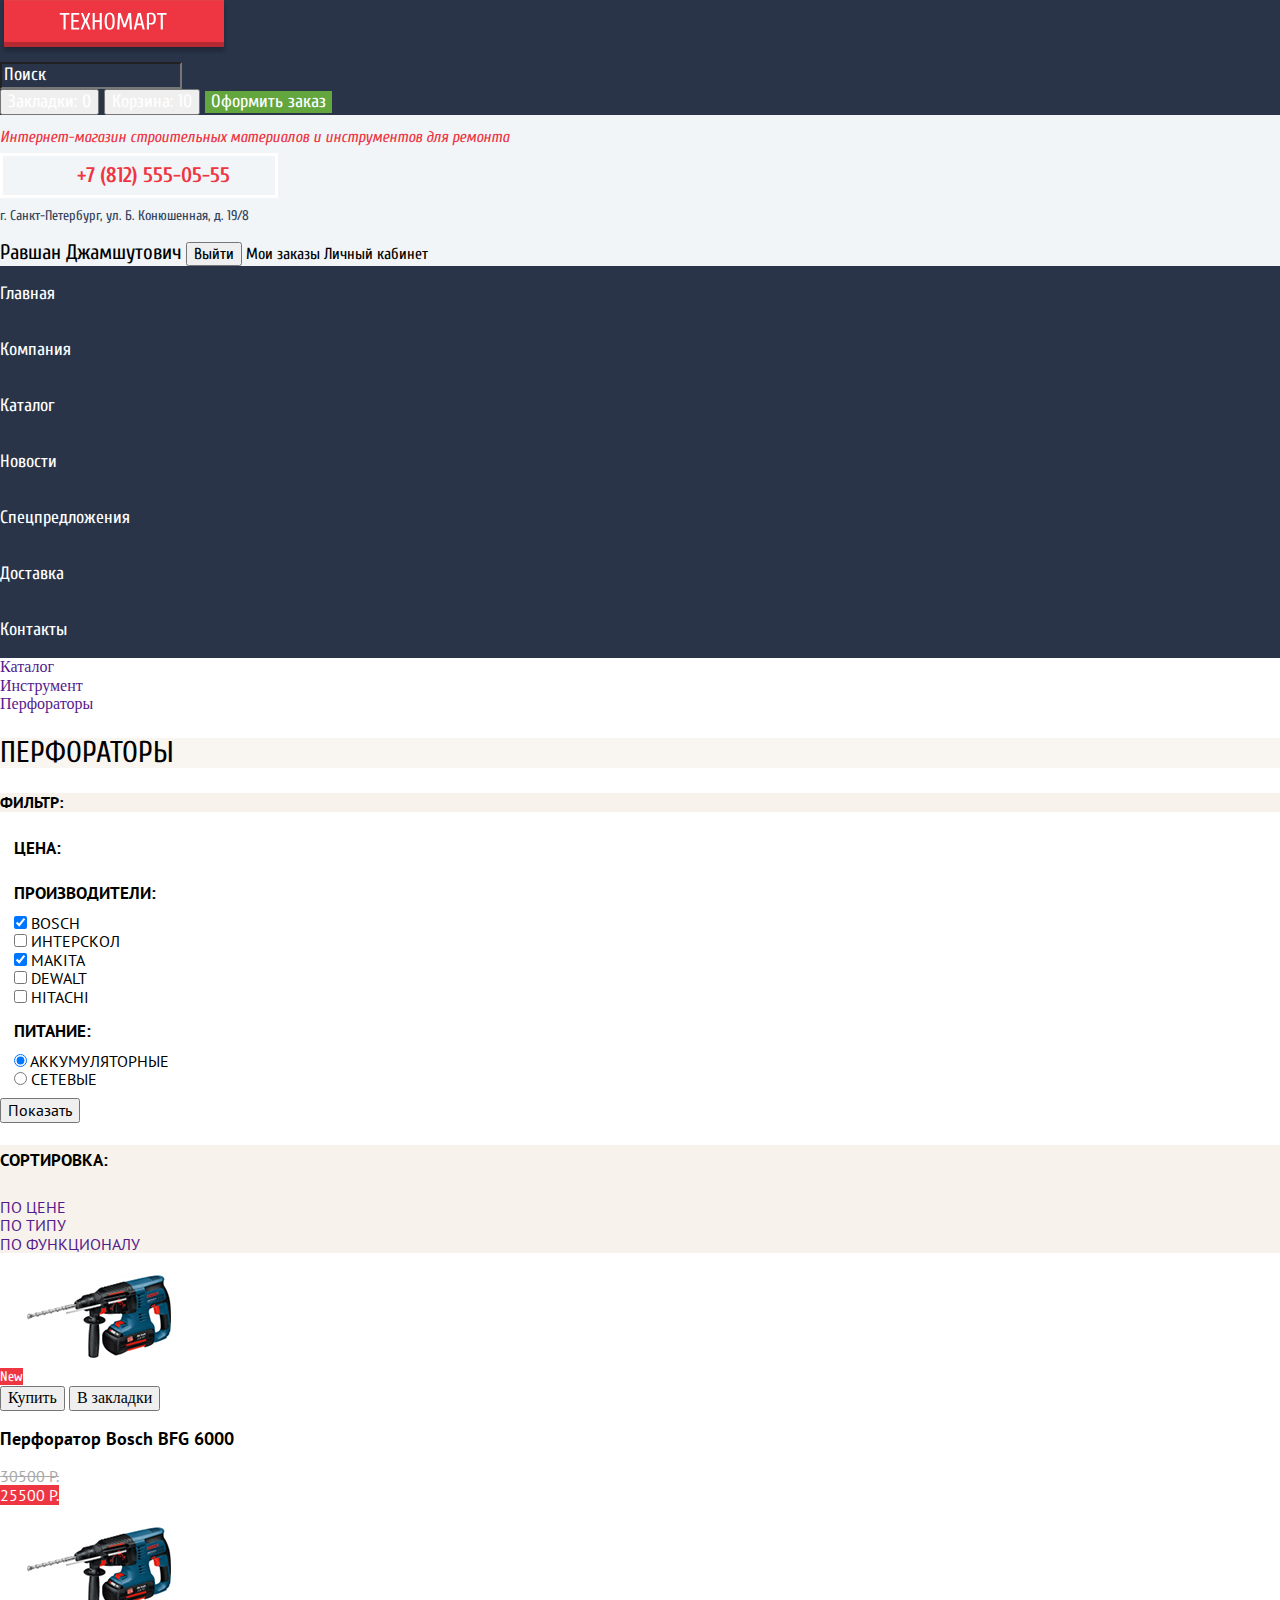
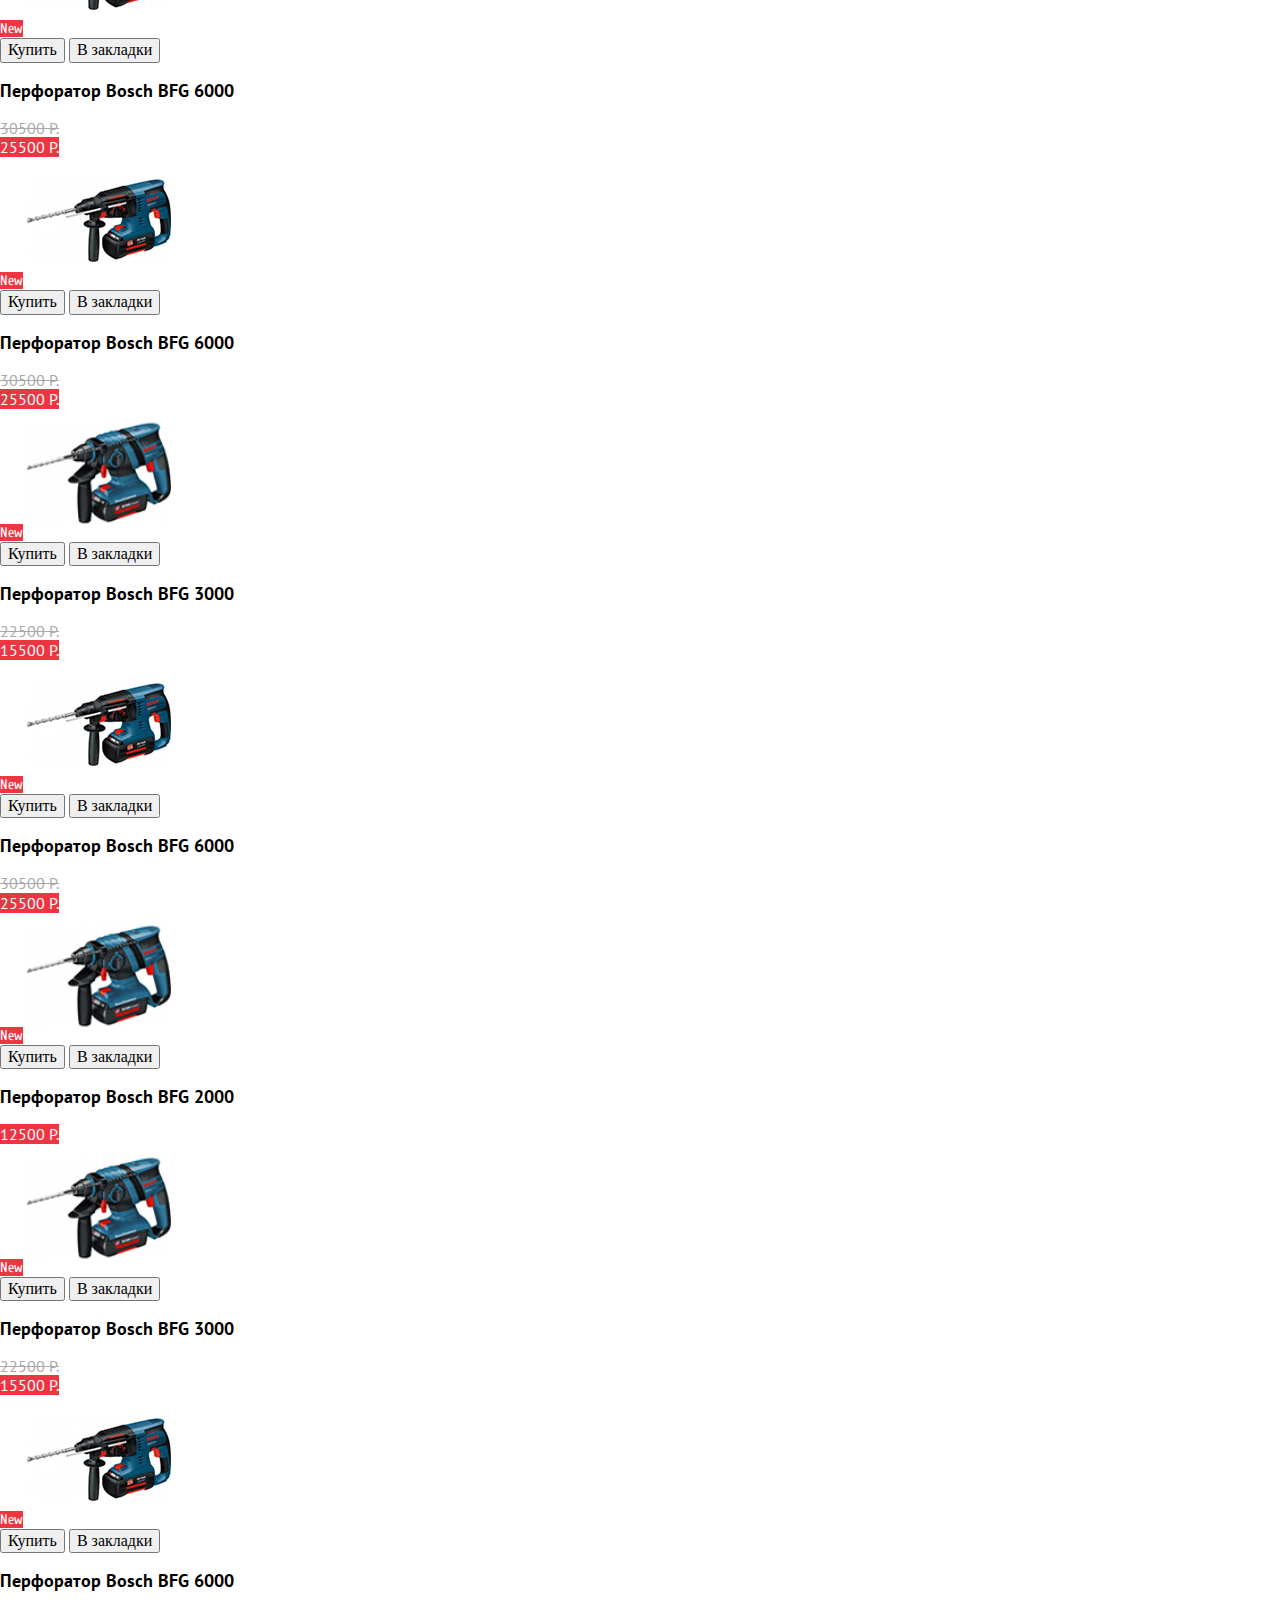
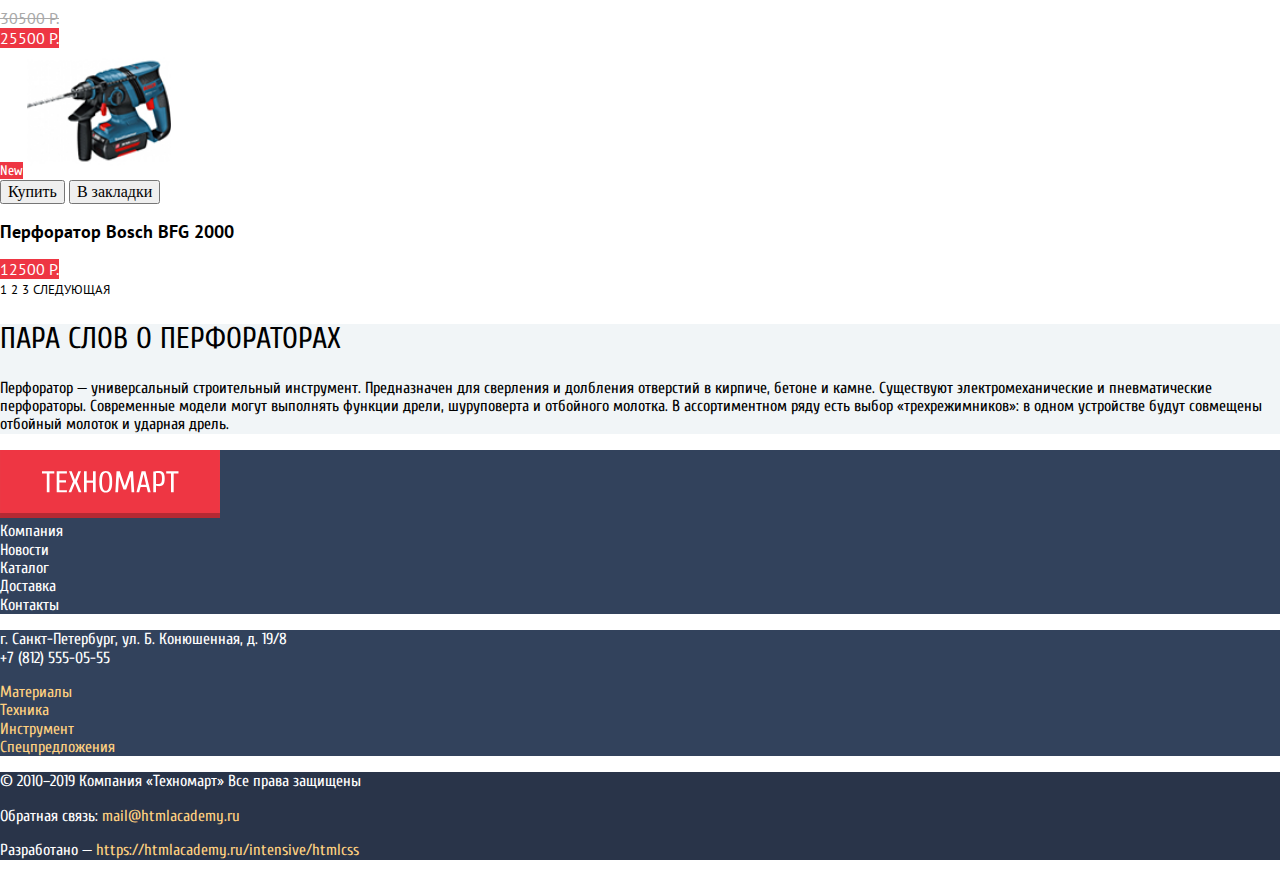
==== catalog.html @ 7fb761de "и ещё чуть-чуть исправлений" ====
<!DOCTYPE html>
<html lang="ru">
  <head>
    <meta charset="utf-8">
    <title>HTML Academy: Техномарт, каталог -> инструмент -> перфораторы</title>
    <link href="https://fonts.googleapis.com/css2?family=Cuprum:wght@400;700&family=PT+Sans:wght@400;700&display=swap" rel="stylesheet">
    <link href="css/normalize.css" rel="stylesheet">
    <link href="css/style.css" rel="stylesheet">
  </head>
  <body>
    <header class="header-main">
      <div class="header-top">
        <div class="header-top-container">
          <a href="index.html">
          <svg width="228" height="55" viewBox="0 0 228 55" fill="none" xmlns="http://www.w3.org/2000/svg" xmlns:xlink="http://www.w3.org/1999/xlink">
            <g filter="url(#filter0_d)">
            <g filter="url(#filter1_i)">
            <rect x="4" width="220" height="47" fill="url(#pattern0)"/>
            </g>
            <mask id="mask0" mask-type="alpha" maskUnits="userSpaceOnUse" x="4" y="0" width="220" height="47">
            <rect x="4" width="220" height="47" fill="url(#pattern1)"/>
            </mask>
            <g mask="url(#mask0)">
            <g filter="url(#filter2_i)">
            <rect class="logo-background" x="4" width="220" height="47" fill="#EE3643"/>
            </g>
            </g>
            </g>
            <path fill-rule="evenodd" clip-rule="evenodd" d="M162.847 14.6585V29.4498H160.734V14.6585H156.978V13.0151H166.604V14.6585H162.847ZM154.712 23.3572C154.344 23.819 153.883 24.1477 153.327 24.3433C152.771 24.539 152.11 24.6368 151.343 24.6368C150.983 24.6368 150.576 24.6133 150.122 24.5664C149.668 24.5194 149.293 24.4646 148.995 24.402V29.4498H146.882V13.2498C147.477 13.0777 148.076 12.9564 148.678 12.8859C149.281 12.8155 149.934 12.7803 150.639 12.7803C151.578 12.7803 152.376 12.8781 153.034 13.0738C153.691 13.2694 154.223 13.5942 154.63 14.0481C155.037 14.502 155.334 15.1046 155.522 15.8559C155.71 16.6072 155.804 17.5385 155.804 18.6498C155.804 19.7924 155.714 20.7472 155.534 21.5142C155.354 22.2811 155.08 22.8955 154.712 23.3572ZM153.515 16.5368C153.397 15.9733 153.214 15.5272 152.963 15.1985C152.713 14.8698 152.396 14.639 152.012 14.5059C151.629 14.3729 151.171 14.3064 150.639 14.3064H148.995V22.9933H150.639C151.171 22.9933 151.629 22.9268 152.012 22.7938C152.396 22.6607 152.713 22.4298 152.963 22.1011C153.214 21.7724 153.397 21.3264 153.515 20.7629C153.632 20.1994 153.691 19.4951 153.691 18.6498C153.691 17.8046 153.632 17.1003 153.515 16.5368ZM141.6 25.2238H136.904L135.847 29.4498H133.734L137.726 13.0151H140.778L144.769 29.4498H142.656L141.6 25.2238ZM139.299 15.3629H139.205L137.256 23.5803H141.247L139.299 15.3629ZM129.156 17.2411H129.039L125.634 27.3368H123.521L120.117 17.2411H120L119.295 29.4498H117.182L118.121 13.0151H120.704L124.531 24.2846H124.625L128.452 13.0151H131.034L131.974 29.4498H129.861L129.156 17.2411ZM113.379 27.9238C112.941 28.5655 112.412 29.0194 111.794 29.2855C111.176 29.5516 110.467 29.6846 109.669 29.6846C108.871 29.6846 108.163 29.5516 107.544 29.2855C106.926 29.0194 106.398 28.5655 105.96 27.9238C105.521 27.282 105.189 26.4172 104.962 25.3294C104.735 24.2416 104.621 22.8759 104.621 21.2324C104.621 19.589 104.735 18.2233 104.962 17.1355C105.189 16.0477 105.521 15.1829 105.96 14.5411C106.398 13.8994 106.926 13.4455 107.544 13.1794C108.163 12.9133 108.871 12.7803 109.669 12.7803C110.467 12.7803 111.176 12.9133 111.794 13.1794C112.412 13.4455 112.941 13.8994 113.379 14.5411C113.817 15.1829 114.15 16.0477 114.377 17.1355C114.604 18.2233 114.717 19.589 114.717 21.2324C114.717 22.8759 114.604 24.2416 114.377 25.3294C114.15 26.4172 113.817 27.282 113.379 27.9238ZM112.357 17.7577C112.193 16.8498 111.978 16.1298 111.712 15.5977C111.446 15.0655 111.133 14.6977 110.773 14.4942C110.413 14.2907 110.045 14.189 109.669 14.189C109.294 14.189 108.926 14.2907 108.566 14.4942C108.206 14.6977 107.893 15.0655 107.627 15.5977C107.361 16.1298 107.145 16.8498 106.981 17.7577C106.817 18.6655 106.734 19.8238 106.734 21.2324C106.734 22.6411 106.817 23.7994 106.981 24.7072C107.145 25.6151 107.361 26.3351 107.627 26.8672C107.893 27.3994 108.206 27.7672 108.566 27.9707C108.926 28.1742 109.294 28.2759 109.669 28.2759C110.045 28.2759 110.413 28.1742 110.773 27.9707C111.133 27.7672 111.446 27.3994 111.712 26.8672C111.978 26.3351 112.193 25.6151 112.357 24.7072C112.522 23.7994 112.604 22.6411 112.604 21.2324C112.604 19.8238 112.522 18.6655 112.357 17.7577ZM99.691 21.9368H94.7605V29.4498H92.6475V13.0151H94.7605V20.2933H99.691V13.0151H101.804V29.4498H99.691V21.9368ZM88.5396 29.4498L85.6048 22.4064L82.67 29.4498H80.557L84.0787 20.9977L80.9091 13.0151H83.0222L85.6048 19.589L88.1874 13.0151H90.3004L87.1309 20.9977L90.6526 29.4498H88.5396ZM71.283 13.0151H79.2657V14.6585H73.3961V20.0585H78.5613V21.702H73.3961V27.8064H79.2657V29.4498H71.283V13.0151ZM65.6483 29.4498H63.5352V14.6585H59.7787V13.0151H69.4048V14.6585H65.6483V29.4498Z" fill="white"/>
            <defs>
            <filter id="filter0_d" x="0" y="0" width="228" height="55" filterUnits="userSpaceOnUse" color-interpolation-filters="sRGB">
            <feFlood flood-opacity="0" result="BackgroundImageFix"/>
            <feColorMatrix in="SourceAlpha" type="matrix" values="0 0 0 0 0 0 0 0 0 0 0 0 0 0 0 0 0 0 127 0"/>
            <feOffset dy="4"/>
            <feGaussianBlur stdDeviation="2"/>
            <feColorMatrix type="matrix" values="0 0 0 0 0 0 0 0 0 0 0 0 0 0 0 0 0 0 0.25 0"/>
            <feBlend mode="normal" in2="BackgroundImageFix" result="effect1_dropShadow"/>
            <feBlend mode="normal" in="SourceGraphic" in2="effect1_dropShadow" result="shape"/>
            </filter>
            <filter id="filter1_i" x="4" y="0" width="220" height="47" filterUnits="userSpaceOnUse" color-interpolation-filters="sRGB">
            <feFlood flood-opacity="0" result="BackgroundImageFix"/>
            <feBlend mode="normal" in="SourceGraphic" in2="BackgroundImageFix" result="shape"/>
            <feColorMatrix in="SourceAlpha" type="matrix" values="0 0 0 0 0 0 0 0 0 0 0 0 0 0 0 0 0 0 127 0" result="hardAlpha"/>
            <feOffset dy="-5"/>
            <feComposite in2="hardAlpha" operator="arithmetic" k2="-1" k3="1"/>
            <feColorMatrix type="matrix" values="0 0 0 0 0 0 0 0 0 0 0 0 0 0 0 0 0 0 0.24 0"/>
            <feBlend mode="normal" in2="shape" result="effect1_innerShadow"/>
            </filter>
            <pattern id="pattern0" patternContentUnits="objectBoundingBox" width="1" height="1">
            <use xlink:href="#image0" transform="scale(0.00454545 0.0212766)"/>
            </pattern>
            <pattern id="pattern1" patternContentUnits="objectBoundingBox" width="1" height="1">
            <use xlink:href="#image0" transform="scale(0.00454545 0.0212766)"/>
            </pattern>
            <filter id="filter2_i" x="4" y="0" width="220" height="47" filterUnits="userSpaceOnUse" color-interpolation-filters="sRGB">
            <feFlood flood-opacity="0" result="BackgroundImageFix"/>
            <feBlend mode="normal" in="SourceGraphic" in2="BackgroundImageFix" result="shape"/>
            <feColorMatrix in="SourceAlpha" type="matrix" values="0 0 0 0 0 0 0 0 0 0 0 0 0 0 0 0 0 0 127 0" result="hardAlpha"/>
            <feOffset dy="-5"/>
            <feComposite in2="hardAlpha" operator="arithmetic" k2="-1" k3="1"/>
            <feColorMatrix type="matrix" values="0 0 0 0 0 0 0 0 0 0 0 0 0 0 0 0 0 0 0.24 0"/>
            <feBlend mode="normal" in2="shape" result="effect1_innerShadow"/>
            </filter>
            <image id="image0" width="220" height="47" xlink:href="[data-uri]"/>
            </defs>
          </svg>
          </a>
          <form class="search" action="https://echo.htmlacademy.ru" method="get">
            <input type="text" placeholder="Поиск">
            <button type="submit" class="visually-hidden">Поиск</button>
          </form>
          <button class="bookmarks" type="button">Закладки: 0</button>
          <button class="cart" type="button">Корзина: 10</button>
          <button class="checkout" type="button">Оформить заказ</button>
        </div>
      </div>
      <div class="header-bottom">
        <div class="header-about">
          <h1>Интернет-магазин строительных материалов и инструментов для ремонта</h1>
        </div>
        <address class="header-address">
          <a href="tel:+7 (812) 555-05-55">+7 (812) 555-05-55</a>
          <p>г. Санкт-Петербург, ул. Б. Конюшенная, д. 19/8</p>
        </address>
        <div class="header-usernav">
          <a class="usernav-button" href="">Равшан Джамшутович</a>
          <button type="button">Выйти</button>
          <a href="">Мои заказы</a>
          <a href="">Личный кабинет</a>
        </div>
        <nav class="main-navigation"> <!-- основная навигация — нижняя часть чердака-->
          <ul>
            <li><a href="index.html">Главная</a></li>
            <li><a href="">Компания</a></li>
            <li><a href="">Каталог</a></li>
            <li><a href="">Новости</a></li>
            <li><a href="">Спецпредложения</a></li>
            <li><a href="">Доставка</a></li>
            <li><a href="">Контакты</a></li>
          </ul>
        </nav>
      </div>
    </header>
    <main>
      <ul class="breadcrumbs"> <!--Хлебные крошки-->
        <li>
          <a href="index.html" aria-label="Главная"></a>
        </li>
        <li>
          <a href="">Каталог</a>
        </li>
        <li>
          <a href="">Инструмент</a>
        </li>
        <li>
          <a href="">Перфораторы</a>
        </li>
      </ul>
      <div class="popular-header">
        <h2>Перфораторы</h2>
      </div>
      <div class="filters"> <!--Фильтры-->
        <h4>Фильтр:</h4>
        <form class="filter-form" action="https://echo.htmlacademy.ru" method="get">
          <fieldset>
            <legend>Цена:</legend> <!--когда-нибудь наклепаю на джаваскрипте двойной слайдер для фильтрации по цене-->
          </fieldset>
          <fieldset>
            <legend>Производители:</legend>
            <ul>
              <li>
                <input type="checkbox" name="bosch" id="filter-bosch" checked>
                <label for="filter-bosch">Bosch</label>
              </li>
              <li>
                <input type="checkbox" name="interskol" id="filter-interskol">
                <label for="filter-interskol">Интерскол</label>
              </li>
              <li>
                <input type="checkbox" name="makita" id="filter-makita" checked>
                <label for="filter-makita">Makita</label>
              </li>
              <li>
                <input type="checkbox" name="dewalt" id="filter-dewalt">
                <label for="filter-dewalt">DeWALT</label>
              </li>
              <li>
                <input type="checkbox" name="hitachi" id="filter-hitachi">
                <label for="filter-hitachi">Hitachi</label>
              </li>
            </ul>
          </fieldset>
          <fieldset>
            <legend>Питание:</legend>
            <ul>
              <li>
                <input type="radio" name="power-source" id="battery" value="Аккумуляторные" checked>
                <label for="battery">Аккумуляторные</label>
              </li>
              <li>
                <input type="radio" name="power-source" id="network" value="Сетевые">
                <label for="network">Сетевые</label>
              </li>
            </ul>
          </fieldset>
          <button type="submit">Показать</button>
        </form>
      </div>
      <div class="sort"> <!--Сортировка-->
        <h4>Сортировка:</h4>
        <ul>
          <li><a href="">По цене</a></li>
          <li><a href="">По типу</a></li>
          <li><a href="">По функционалу</a></li>
          <li><a href="" aria-label="По возрастанию"></a></li>
          <li><a href="" aria-label="По убыванию"></a></li>
        </ul>
      </div>
      <ul class="item-cards"> <!--Карточки товаров-->
        <li>
          <article class="item-card">
            <span class="card-new">New</span>
            <img class="card-img" src="img/content_bosch-bfg-6000-thumbnail.jpg" width="144" height="128" alt="Bosch BFG 6000">
            <div class="card-buttons">
              <button class="card-buy" type="button">Купить</button>
              <button class="card-bookmark" type="button">В закладки</button>
            </div>
            <h3 class="card-name">Перфоратор Bosch BFG 6000</h3>
            <span class="card-original-price">30500 Р.</span><br>
            <span class="card-price">25500 Р.</span>
          </article>
        </li>
        <li>
          <article class="item-card">
            <span class="card-new">New</span>
            <img class="card-img" src="img/content_bosch-bfg-6000-thumbnail.jpg" width="144" height="128" alt="Bosch BFG 6000">
            <div class="card-buttons">
              <button class="card-buy" type="button">Купить</button>
              <button class="card-bookmark" type="button">В закладки</button>
            </div>
            <h3 class="card-name">Перфоратор Bosch BFG 6000</h3>
            <span class="card-original-price">30500 Р.</span><br>
            <span class="card-price">25500 Р.</span>
          </article>
        </li>
        <li>
          <article class="item-card">
            <span class="card-new">New</span>
            <img class="card-img" src="img/content_bosch-bfg-6000-thumbnail.jpg" width="144" height="128" alt="Bosch BFG 6000" class="visually-hidden">
            <div class="card-buttons">
              <button class="card-buy" type="button">Купить</button>
              <button class="card-bookmark" type="button">В закладки</button>
            </div>
            <h3 class="card-name">Перфоратор Bosch BFG 6000</h3>
            <span class="card-original-price">30500 Р.</span><br>
            <span class="card-price">25500 Р.</span>
          </article>
        </li>
        <li>
          <article class="item-card">
            <span class="card-new">New</span>
            <img class="card-img" src="img/content_bosch-bfg-3000-thumbnail.jpg" width="144" height="128" alt="Bosch BFG 3000">
            <div class="card-buttons">
              <button class="card-buy" type="button">Купить</button>
              <button class="card-bookmark" type="button">В закладки</button>
            </div>
            <h3 class="card-name">Перфоратор Bosch BFG 3000</h3>
            <span class="card-original-price">22500 Р.</span><br>
            <span class="card-price">15500 Р.</span>
          </article>
        </li>
        <li>
          <article class="item-card">
            <span class="card-new">New</span>
            <img class="card-img" src="img/content_bosch-bfg-6000-thumbnail.jpg" width="144" height="128" alt="Bosch BFG 6000">
            <div class="card-buttons">
              <button class="card-buy" type="button">Купить</button>
              <button class="card-bookmark" type="button">В закладки</button>
            </div>
            <h3 class="card-name">Перфоратор Bosch BFG 6000</h3>
            <span class="card-original-price">30500 Р.</span><br>
            <span class="card-price">25500 Р.</span>
          </article>
        </li>
        <li>
          <article class="item-card">
            <span class="card-new">New</span>
            <img class="card-img" src="img/content_bosch-bfg-2000-thumbnail.jpg" width="144" height="128" alt="Bosch BFG 2000">
            <div class="card-buttons">
              <button class="card-buy" type="button">Купить</button>
              <button class="card-bookmark" type="button">В закладки</button>
            </div>
            <h3 class="card-name">Перфоратор Bosch BFG 2000</h3>
            <span class="card-original-price"></span>
            <span class="card-price">12500 Р.</span>
          </article>
        </li>
        <li>
          <article class="item-card">
            <span class="card-new">New</span>
            <img class="card-img" src="img/content_bosch-bfg-3000-thumbnail.jpg" width="144" height="128" alt="Bosch BFG 3000">
            <div class="card-buttons">
              <button class="card-buy" type="button">Купить</button>
              <button class="card-bookmark" type="button">В закладки</button>
            </div>
            <h3 class="card-name">Перфоратор Bosch BFG 3000</h3>
            <span class="card-original-price">22500 Р.</span><br>
            <span class="card-price">15500 Р.</span>
          </article>
        </li>
        <li>
          <article class="item-card">
            <span class="card-new">New</span>
            <img class="card-img" src="img/content_bosch-bfg-6000-thumbnail.jpg" width="144" height="128" alt="Bosch BFG 6000">
            <div class="card-buttons">
              <button class="card-buy" type="button">Купить</button>
              <button class="card-bookmark" type="button">В закладки</button>
            </div>
            <h3 class="card-name">Перфоратор Bosch BFG 6000</h3>
            <span class="card-original-price">30500 Р.</span><br>
            <span class="card-price">25500 Р.</span>
          </article>
        </li>
        <li>
          <article class="item-card">
            <span class="card-new">New</span>
            <img class="card-img" src="img/content_bosch-bfg-2000-thumbnail.jpg" width="144" height="128" alt="Bosch BFG 2000">
            <div class="card-buttons">
              <button class="card-buy" type="button">Купить</button>
              <button class="card-bookmark" type="button">В закладки</button>
            </div>
            <h3 class="card-name">Перфоратор Bosch BFG 2000</h3>
            <span class="card-original-price"></span>
            <span class="card-price">12500 Р.</span>
          </article>
        </li>
      </ul>
      <div class="page-nav"> <!--навигация по страницам-->
        <a href="">1</a>
        <a href="">2</a>
        <a href="">3</a>
        <a href="">Следующая</a>
      </div>
      <section class="perf-about"> <!--историческая :) справка — видимо, текст для поисковика :)-->
        <h2>Пара слов о перфораторах</h2>
        <p>Перфоратор — универсальный строительный инструмент. Предназначен для сверления и долбления отверстий в кирпиче, бетоне и камне. Существуют электромеханические и пневматические перфораторы. Современные модели могут выполнять функции дрели, шуруповерта и отбойного молотка. В ассортиментном ряду есть выбор «трехрежимников»: в одном устройстве будут совмещены отбойный молоток и ударная дрель.</p>
      </section>
    </main>
    <footer class="footer-main">
      <div class="footer-top">
        <a>
          <img src="img/content_logo-footer.svg" width="220" height="68" alt="Логотип интернет-магазина «Техномарт»">
        </a>
        <ul>
          <li><a href="">Компания</a></li>
          <li><a href="">Новости</a></li>
          <li><a href="">Каталог</a></li>
          <li><a href="">Доставка</a></li>
          <li><a href="">Контакты</a></li>
        </ul>
      </div>
      <div class="footer-mid">
        <p>г. Санкт-Петербург, ул. Б. Конюшенная, д. 19/8<br>+7 (812) 555-05-55</p>
        <ul>
          <li><a href="">Материалы</a></li>
          <li><a href="">Техника</a></li>
          <li><a href="">Инструмент</a></li>
          <li><a href="">Спецпредложения</a></li>
        </ul>
      </div>
      <div class="footer-bottom">
        <p>© 2010–2019 Компания «Техномарт» Все права защищены</p>
        <ul class="social-feedback">
          <li><a href="" aria-label="Вконтакте"></a></li>
          <li><a href="" aria-label="Фейсбук"></a></li>
          <li><a href="" aria-label="Инстаграм"></a></li>
        </ul>
        <p>Обратная связь: <a href="mailto:mail@htmlacademy.ru">mail@htmlacademy.ru</a></p>
        <p>Разработано — <a href="https://htmlacademy.ru">https://htmlacademy.ru/intensive/htmlcss</a></p>
      </div>
    </footer>
    <section class="cart-popup">
      <p>Товар добавлен в корзину!</p>
      <div>
        <button type="button">Оформить заказ</button>
        <button type="button">Продолжить покупки</button>
      </div>
      <button type="button">Закрыть</button>
    </section>
  </body>
</html>
---- css/style.css ----
:root {
    --basic-red: #EE3643;
    --basic-green: #63A63E;
    --basic-grey: #3D546F;
    --basic-greylight: #C5C5C5;
    --basic-grey-price: #A9A9A9;
    --basic-greylight-popular: #F9F5F0;
    --basic-background: #F1F5F7;
    --basic-white: #FFFFFF;
    --basic-blue: #293449;
    --basic-black: #000000;
    --sort-grey: #F7F3EC;
    --blue: #32425C;
    --special-yellow: #FFBF47;
    --special-yellow-2: #FFC047;
    --special-blue: #3BBCE3;
    --special-lilac: #DC91D8;
    --special-greenlight: #8ED78F;
    --special-yellowlight: #FFD180;
    --success: #5FBB2D;
    --warning: #FFBF47;
    --error: #BA2732;
}

body {
    background-color: var(--basic-white);
}

a {
    text-decoration: none;
}

img {
    max-width: 100%;
    height: auto;
}

.visually-hidden {
    position: absolute;
    width: 1px;
    height: 1px;
    margin: -1px;
    padding: 0;
    overflow: hidden;
    border: 0;
    clip: rect(0 0 0 0)
}

.feedback-form-popup {
    display: none;
}

.full-map-popup {
    display: none;
}

.cart-popup {
    display: none;
}

.header-main, .services-block, .perf-about {
    font-family: 'Cuprum', sans-serif;
    background-color: var(--basic-background);
}

.header-top {
    background-color: var(--basic-blue);
    font-size: 18px;
    font-style: normal;
    font-weight: normal;
    line-height: 24px;
}

.search input::placeholder, .header-top button {
    color: var(--basic-white);
}

.search input {
    background-color: var(--basic-blue);
}

.header-bottom {
    font-style: normal;
    font-weight: normal;
}

.checkout {
    background-color: var(--basic-green);
    border: none;
}

.header-about h1{
    color: var(--basic-red);
    font-style: italic;
    font-weight: normal;
    font-size: 16px;
    line-height: 23px;
}

.header-address a {
    color: var(--basic-red);
    font-weight: bold;
    font-style: normal;
    font-size: 21px;
    line-height: 30px;
    border: 3px solid var(--basic-white);
    padding-left: 74px;
    padding-right: 45px;
    padding-top: 7px;
    padding-bottom: 8px;
}

.header-address p {
    color: var(--blue);
    font-style: normal;
    font-weight: normal;
    font-size: 14px;
    line-height: 24px;
}

.main-navigation {
    background-color: var(--basic-blue);
}

.main-navigation li, .promo-advantages li, .item-cards li, .vendor-cards li, .footer-top li, .footer-mid li, .social-feedback li, .services-detail li, .services-list li, .breadcrumbs li, .filter-form fieldset li, .sort ul li {
    list-style-type: none;
}

.main-navigation li {
    padding-top: 16px;
    padding-bottom: 16px;
}

.main-navigation ul, ul.promo-advantages, ul.item-cards, ul.vendor-cards, .footer-top ul, .footer-mid ul, ul.social-feedback, ul.services-detail, ul.services-list, ul.breadcrumbs, .filters ul, .sort ul {
    padding: 0;
    margin: 0;
}

.main-navigation a {
    color: var(--basic-white);
    font-style: normal;
    font-weight: normal;
    font-size: 18px;
    line-height: 24px;
}

.promo-block {
    font-family: 'Cuprum', sans-serif;
    color: var(--basic-white);
}

.promo-advantages h3 {
    font-size: 24px;
    line-height: 30px;
    font-style: bold;
}

.promo-advantages a {
    text-transform: uppercase;
    font-size: 14px;
    line-height: 18px;
    background-color: rgba(255, 255, 255, 0.3);
    mix-blend-mode: normal;
    color: var(--basic-white);
    width: 135px;
    height: 38px;
}

li.promo-materials {
    background-color: var(--special-yellow);
}

li.promo-instruments {
    background-color: var(--special-blue);
}

li.promo-tech {
    background-color: var(--special-lilac);
}

li.promo-discounts {
    background-color: var(--special-greenlight);
}

li.promo-delivery {
    background-color: var(--special-yellow-2);
}

div.popular-header {
    background-color: var(--basic-greylight-popular);
    font-family: 'Cuprum', sans-serif;
}

.popular-header h2, .services-block h2, .services-detail h3, .about h2, .contacts h2, .perf-about h2 {
    text-transform: uppercase;
    font-size: 30px;
    line-height: 30px;
    font-style: normal;
    font-weight: normal;
}

.popular-header a, .contacts a, .about a {
    background-color: var(--basic-red);
    color: var(--basic-white);
    text-transform: uppercase;
}

.card-new {
    font-family: 'Cuprum', sans-serif;
    font-style: normal;
    font-weight: normal;
    font-size: 14px;
    line-height: 18px;
    transform: rotate(45deg);
    color: var(--basic-white);
    background-color: var(--basic-red);
}

.card-name {
    font-family: 'PT Sans', sans-serif;
    font-style: normal;
    font-weight: bold;
    font-size: 18px;
    line-height: 20px;
    color: basic-black;
}

.card-original-price {
    font-family: 'PT Sans', sans-serif;
    color: var(--basic-grey-price);
    text-decoration: line-through;
}

.card-price {
    font-family: 'PT Sans', sans-serif;
    color: var(--basic-white);
    background-color: var(--basic-red);
}

.services-block p, .about p, .contacts p {
    font-family: 'PT Sans', sans-serif;
    font-style: normal;
    font-weight: normal;
    font-size: 13px;
    line-height: 24px;
    color: var(--basic-black);
}

.about-contacts-block {
    background-color: var(--basic-white);
}

.about h2, .contacts h2 {
    font-family: 'Cuprum', sans-serif;
    text-transform: uppercase;;
    font-size: 30px;
    line-height: 30px;
}

.about ul {
    font-family: 'Cuprum', sans-serif;
    font-style: normal;
    font-weight: normal;
    font-size: 18px;
    line-height: 24px;
}

.footer-main, .footer-top a, .footer-bottom p {
    font-family: 'Cuprum', sans-serif;
    color: var(--basic-white);
}

.footer-top, .footer-mid {
    background-color: var(--blue);
}

.footer-bottom {
    background-color: var(--basic-blue);
}

.footer-mid a, .footer-bottom a {
    color: var(--special-yellowlight);
}

.page-nav a {
    text-transform: uppercase;
    font-family: 'PT Sans', sans-serif;
    font-size: 13px;
    line-height: 18px;
    color: var(--basic-black);
}

.filters, .sort {
    text-transform: uppercase;
    font-family: 'PT Sans', sans-serif;
}

.filter-form fieldset {
    border: 0 none;
}

.filter-form legend, .sort h4 {
    font-weight: bold;
    font-size: 17px;
    line-height: 30px;
}

.sort, .filters h4 {
    background-color: var(--sort-grey);
}

.header-usernav a {
    color: var(--basic-black);
}

.usernav-button {
    font-style: normal;
    font-weight: normal;
    font-size: 21px;
    line-height: 21px;
}
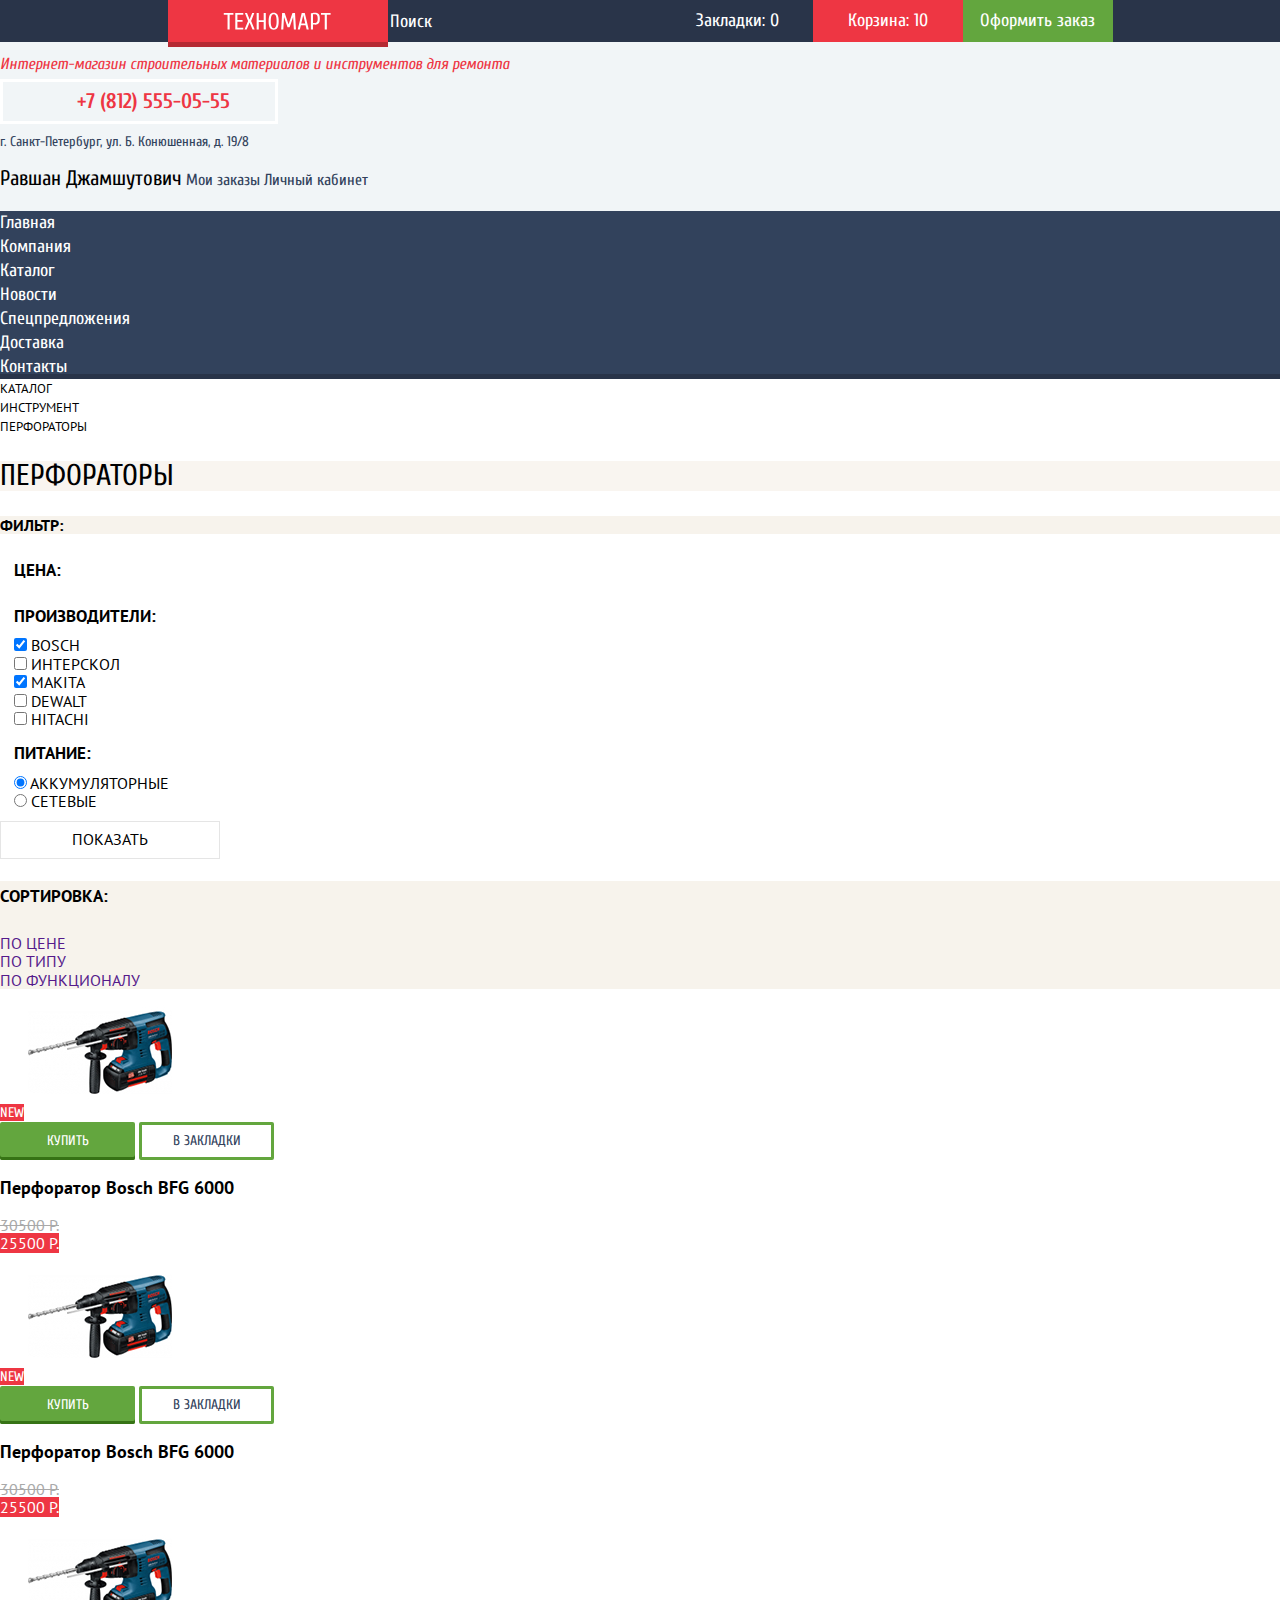
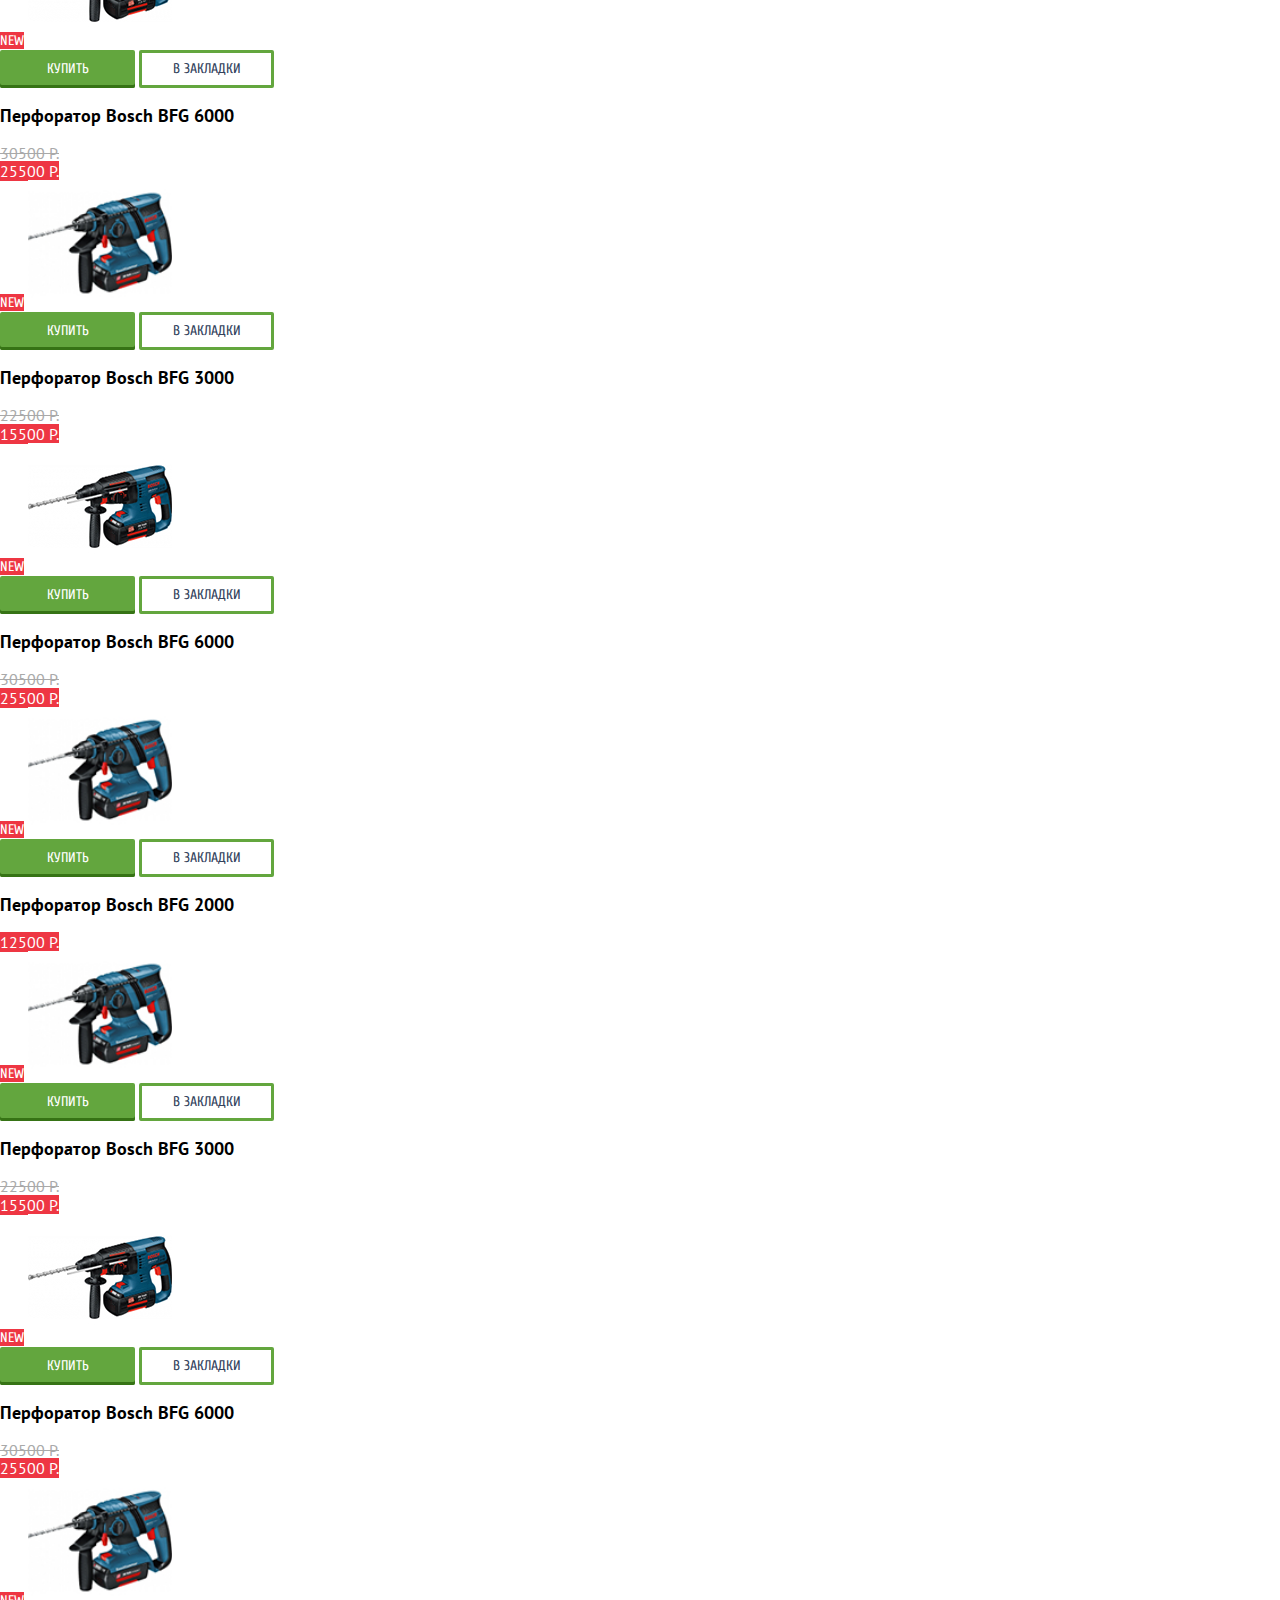
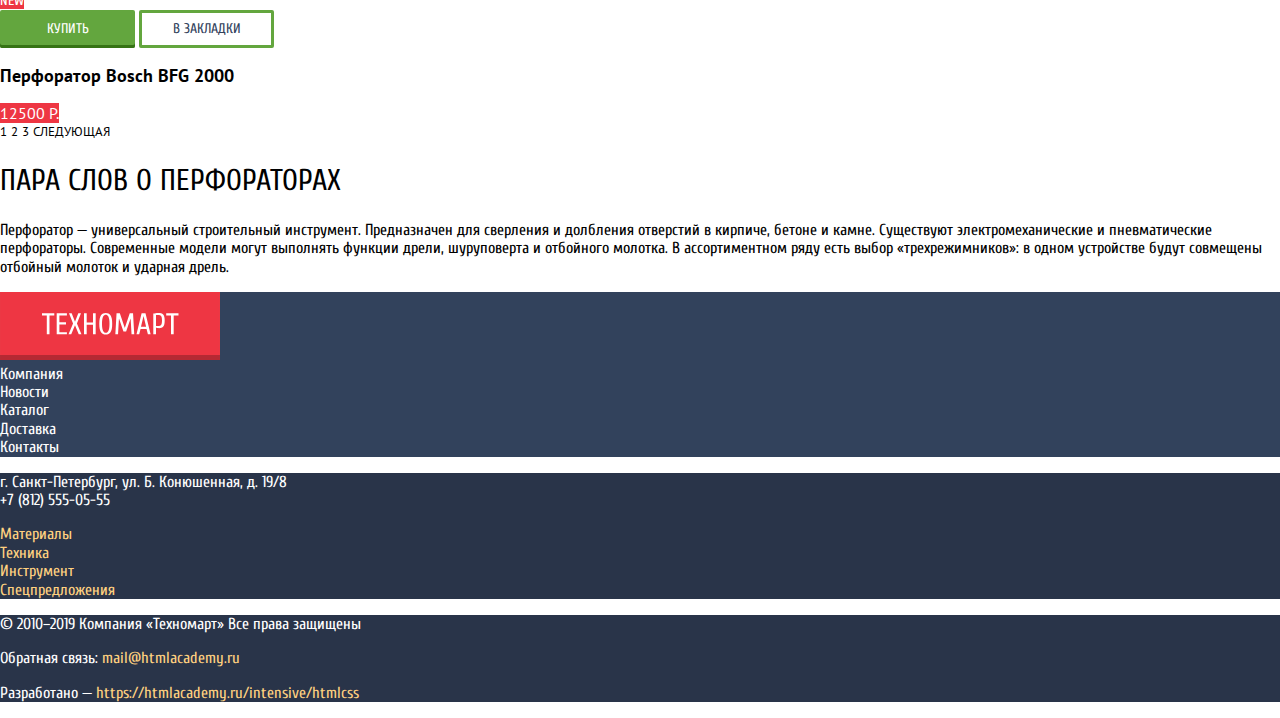
==== commit eb64da62: "Задание 5.9" ====
--- a/catalog.html
+++ b/catalog.html
@@ -2,94 +2,43 @@
 <html lang="ru">
   <head>
     <meta charset="utf-8">
-    <title>HTML Academy: Техномарт, каталог -> инструмент -> перфораторы</title>
+    <title>HTML Academy: Техномарт, главная страница</title>
     <link href="https://fonts.googleapis.com/css2?family=Cuprum:wght@400;700&family=PT+Sans:wght@400;700&display=swap" rel="stylesheet">
     <link href="css/normalize.css" rel="stylesheet">
     <link href="css/style.css" rel="stylesheet">
   </head>
   <body>
-    <header class="header-main">
-      <div class="header-top">
-        <div class="header-top-container">
-          <a href="index.html">
-          <svg width="228" height="55" viewBox="0 0 228 55" fill="none" xmlns="http://www.w3.org/2000/svg" xmlns:xlink="http://www.w3.org/1999/xlink">
-            <g filter="url(#filter0_d)">
-            <g filter="url(#filter1_i)">
-            <rect x="4" width="220" height="47" fill="url(#pattern0)"/>
-            </g>
-            <mask id="mask0" mask-type="alpha" maskUnits="userSpaceOnUse" x="4" y="0" width="220" height="47">
-            <rect x="4" width="220" height="47" fill="url(#pattern1)"/>
-            </mask>
-            <g mask="url(#mask0)">
-            <g filter="url(#filter2_i)">
-            <rect class="logo-background" x="4" width="220" height="47" fill="#EE3643"/>
-            </g>
-            </g>
-            </g>
-            <path fill-rule="evenodd" clip-rule="evenodd" d="M162.847 14.6585V29.4498H160.734V14.6585H156.978V13.0151H166.604V14.6585H162.847ZM154.712 23.3572C154.344 23.819 153.883 24.1477 153.327 24.3433C152.771 24.539 152.11 24.6368 151.343 24.6368C150.983 24.6368 150.576 24.6133 150.122 24.5664C149.668 24.5194 149.293 24.4646 148.995 24.402V29.4498H146.882V13.2498C147.477 13.0777 148.076 12.9564 148.678 12.8859C149.281 12.8155 149.934 12.7803 150.639 12.7803C151.578 12.7803 152.376 12.8781 153.034 13.0738C153.691 13.2694 154.223 13.5942 154.63 14.0481C155.037 14.502 155.334 15.1046 155.522 15.8559C155.71 16.6072 155.804 17.5385 155.804 18.6498C155.804 19.7924 155.714 20.7472 155.534 21.5142C155.354 22.2811 155.08 22.8955 154.712 23.3572ZM153.515 16.5368C153.397 15.9733 153.214 15.5272 152.963 15.1985C152.713 14.8698 152.396 14.639 152.012 14.5059C151.629 14.3729 151.171 14.3064 150.639 14.3064H148.995V22.9933H150.639C151.171 22.9933 151.629 22.9268 152.012 22.7938C152.396 22.6607 152.713 22.4298 152.963 22.1011C153.214 21.7724 153.397 21.3264 153.515 20.7629C153.632 20.1994 153.691 19.4951 153.691 18.6498C153.691 17.8046 153.632 17.1003 153.515 16.5368ZM141.6 25.2238H136.904L135.847 29.4498H133.734L137.726 13.0151H140.778L144.769 29.4498H142.656L141.6 25.2238ZM139.299 15.3629H139.205L137.256 23.5803H141.247L139.299 15.3629ZM129.156 17.2411H129.039L125.634 27.3368H123.521L120.117 17.2411H120L119.295 29.4498H117.182L118.121 13.0151H120.704L124.531 24.2846H124.625L128.452 13.0151H131.034L131.974 29.4498H129.861L129.156 17.2411ZM113.379 27.9238C112.941 28.5655 112.412 29.0194 111.794 29.2855C111.176 29.5516 110.467 29.6846 109.669 29.6846C108.871 29.6846 108.163 29.5516 107.544 29.2855C106.926 29.0194 106.398 28.5655 105.96 27.9238C105.521 27.282 105.189 26.4172 104.962 25.3294C104.735 24.2416 104.621 22.8759 104.621 21.2324C104.621 19.589 104.735 18.2233 104.962 17.1355C105.189 16.0477 105.521 15.1829 105.96 14.5411C106.398 13.8994 106.926 13.4455 107.544 13.1794C108.163 12.9133 108.871 12.7803 109.669 12.7803C110.467 12.7803 111.176 12.9133 111.794 13.1794C112.412 13.4455 112.941 13.8994 113.379 14.5411C113.817 15.1829 114.15 16.0477 114.377 17.1355C114.604 18.2233 114.717 19.589 114.717 21.2324C114.717 22.8759 114.604 24.2416 114.377 25.3294C114.15 26.4172 113.817 27.282 113.379 27.9238ZM112.357 17.7577C112.193 16.8498 111.978 16.1298 111.712 15.5977C111.446 15.0655 111.133 14.6977 110.773 14.4942C110.413 14.2907 110.045 14.189 109.669 14.189C109.294 14.189 108.926 14.2907 108.566 14.4942C108.206 14.6977 107.893 15.0655 107.627 15.5977C107.361 16.1298 107.145 16.8498 106.981 17.7577C106.817 18.6655 106.734 19.8238 106.734 21.2324C106.734 22.6411 106.817 23.7994 106.981 24.7072C107.145 25.6151 107.361 26.3351 107.627 26.8672C107.893 27.3994 108.206 27.7672 108.566 27.9707C108.926 28.1742 109.294 28.2759 109.669 28.2759C110.045 28.2759 110.413 28.1742 110.773 27.9707C111.133 27.7672 111.446 27.3994 111.712 26.8672C111.978 26.3351 112.193 25.6151 112.357 24.7072C112.522 23.7994 112.604 22.6411 112.604 21.2324C112.604 19.8238 112.522 18.6655 112.357 17.7577ZM99.691 21.9368H94.7605V29.4498H92.6475V13.0151H94.7605V20.2933H99.691V13.0151H101.804V29.4498H99.691V21.9368ZM88.5396 29.4498L85.6048 22.4064L82.67 29.4498H80.557L84.0787 20.9977L80.9091 13.0151H83.0222L85.6048 19.589L88.1874 13.0151H90.3004L87.1309 20.9977L90.6526 29.4498H88.5396ZM71.283 13.0151H79.2657V14.6585H73.3961V20.0585H78.5613V21.702H73.3961V27.8064H79.2657V29.4498H71.283V13.0151ZM65.6483 29.4498H63.5352V14.6585H59.7787V13.0151H69.4048V14.6585H65.6483V29.4498Z" fill="white"/>
-            <defs>
-            <filter id="filter0_d" x="0" y="0" width="228" height="55" filterUnits="userSpaceOnUse" color-interpolation-filters="sRGB">
-            <feFlood flood-opacity="0" result="BackgroundImageFix"/>
-            <feColorMatrix in="SourceAlpha" type="matrix" values="0 0 0 0 0 0 0 0 0 0 0 0 0 0 0 0 0 0 127 0"/>
-            <feOffset dy="4"/>
-            <feGaussianBlur stdDeviation="2"/>
-            <feColorMatrix type="matrix" values="0 0 0 0 0 0 0 0 0 0 0 0 0 0 0 0 0 0 0.25 0"/>
-            <feBlend mode="normal" in2="BackgroundImageFix" result="effect1_dropShadow"/>
-            <feBlend mode="normal" in="SourceGraphic" in2="effect1_dropShadow" result="shape"/>
-            </filter>
-            <filter id="filter1_i" x="4" y="0" width="220" height="47" filterUnits="userSpaceOnUse" color-interpolation-filters="sRGB">
-            <feFlood flood-opacity="0" result="BackgroundImageFix"/>
-            <feBlend mode="normal" in="SourceGraphic" in2="BackgroundImageFix" result="shape"/>
-            <feColorMatrix in="SourceAlpha" type="matrix" values="0 0 0 0 0 0 0 0 0 0 0 0 0 0 0 0 0 0 127 0" result="hardAlpha"/>
-            <feOffset dy="-5"/>
-            <feComposite in2="hardAlpha" operator="arithmetic" k2="-1" k3="1"/>
-            <feColorMatrix type="matrix" values="0 0 0 0 0 0 0 0 0 0 0 0 0 0 0 0 0 0 0.24 0"/>
-            <feBlend mode="normal" in2="shape" result="effect1_innerShadow"/>
-            </filter>
-            <pattern id="pattern0" patternContentUnits="objectBoundingBox" width="1" height="1">
-            <use xlink:href="#image0" transform="scale(0.00454545 0.0212766)"/>
-            </pattern>
-            <pattern id="pattern1" patternContentUnits="objectBoundingBox" width="1" height="1">
-            <use xlink:href="#image0" transform="scale(0.00454545 0.0212766)"/>
-            </pattern>
-            <filter id="filter2_i" x="4" y="0" width="220" height="47" filterUnits="userSpaceOnUse" color-interpolation-filters="sRGB">
-            <feFlood flood-opacity="0" result="BackgroundImageFix"/>
-            <feBlend mode="normal" in="SourceGraphic" in2="BackgroundImageFix" result="shape"/>
-            <feColorMatrix in="SourceAlpha" type="matrix" values="0 0 0 0 0 0 0 0 0 0 0 0 0 0 0 0 0 0 127 0" result="hardAlpha"/>
-            <feOffset dy="-5"/>
-            <feComposite in2="hardAlpha" operator="arithmetic" k2="-1" k3="1"/>
-            <feColorMatrix type="matrix" values="0 0 0 0 0 0 0 0 0 0 0 0 0 0 0 0 0 0 0.24 0"/>
-            <feBlend mode="normal" in2="shape" result="effect1_innerShadow"/>
-            </filter>
-            <image id="image0" width="220" height="47" xlink:href="[data-uri]"/>
-            </defs>
-          </svg>
+    <header class="header-main"> <!--контейнер для шапки: серый фон-->
+      <div class="header-top"> <!--контейнер для верхней строки шапки: синий фон-->
+        <div class="header-top-container"> <!--центровщик верхней строки: ширина, позиция-->
+          <a class="header-logo">
+            <img src="img/content_logo-header.svg" width="108" height: "18">              
           </a>
           <form class="search" action="https://echo.htmlacademy.ru" method="get">
             <input type="text" placeholder="Поиск">
             <button type="submit" class="visually-hidden">Поиск</button>
           </form>
-          <button class="bookmarks" type="button">Закладки: 0</button>
-          <button class="cart" type="button">Корзина: 10</button>
-          <button class="checkout" type="button">Оформить заказ</button>
+          <button class="header-button bookmarks" type="button">Закладки: 0</button>
+          <button class="header-button cart cart-red" type="button">Корзина: 10</button>
+          <button class="header-button checkout" type="button">Оформить заказ</button>
         </div>
       </div>
       <div class="header-bottom">
-        <div class="header-about">
-          <h1>Интернет-магазин строительных материалов и инструментов для ремонта</h1>
+        <div class="header-bottom-usernav">
+          <h1 class="header-about">Интернет-магазин строительных материалов и инструментов для ремонта</h1>
+          <address class="header-address">
+            <a href="tel:+7 (812) 555-05-55">+7 (812) 555-05-55</a>
+            <p>г. Санкт-Петербург, ул. Б. Конюшенная, д. 19/8</p>
+          </address>
+          <div class="header-usernav">
+            <a class="usernav-button" href="">Равшан Джамшутович</a>
+            <button class="visually-hidden" type="button">Выйти</button>
+            <a class="history" href="">Мои заказы</a>
+            <a class="profile" href="">Личный кабинет</a>
+          </div>
         </div>
-        <address class="header-address">
-          <a href="tel:+7 (812) 555-05-55">+7 (812) 555-05-55</a>
-          <p>г. Санкт-Петербург, ул. Б. Конюшенная, д. 19/8</p>
-        </address>
-        <div class="header-usernav">
-          <a class="usernav-button" href="">Равшан Джамшутович</a>
-          <button type="button">Выйти</button>
-          <a href="">Мои заказы</a>
-          <a href="">Личный кабинет</a>
-        </div>
-        <nav class="main-navigation"> <!-- основная навигация — нижняя часть чердака-->
-          <ul>
+        <nav class="main-navigation"> <!--блок с навигацией: тёмно-синий фон на всю высоту навигации (60px)-->
+          <ul class="list_no_pm"> <!-- список пунктов навигации. Синий посветлее, высота 56px -->
             <li><a href="index.html">Главная</a></li>
             <li><a href="">Компания</a></li>
             <li><a href="">Каталог</a></li>
@@ -102,7 +51,7 @@
       </div>
     </header>
     <main>
-      <ul class="breadcrumbs"> <!--Хлебные крошки-->
+      <ul class="breadcrumbs list_no_pm"> <!--Хлебные крошки-->
         <li>
           <a href="index.html" aria-label="Главная"></a>
         </li>
@@ -127,7 +76,7 @@
           </fieldset>
           <fieldset>
             <legend>Производители:</legend>
-            <ul>
+            <ul class="list_no_pm">
               <li>
                 <input type="checkbox" name="bosch" id="filter-bosch" checked>
                 <label for="filter-bosch">Bosch</label>
@@ -152,7 +101,7 @@
           </fieldset>
           <fieldset>
             <legend>Питание:</legend>
-            <ul>
+            <ul class="list_no_pm">
               <li>
                 <input type="radio" name="power-source" id="battery" value="Аккумуляторные" checked>
                 <label for="battery">Аккумуляторные</label>
@@ -163,12 +112,12 @@
               </li>
             </ul>
           </fieldset>
-          <button type="submit">Показать</button>
+          <button class="filters-button" type="submit">Показать</button>
         </form>
       </div>
       <div class="sort"> <!--Сортировка-->
         <h4>Сортировка:</h4>
-        <ul>
+        <ul class="list_no_pm">
           <li><a href="">По цене</a></li>
           <li><a href="">По типу</a></li>
           <li><a href="">По функционалу</a></li>
@@ -176,7 +125,7 @@
           <li><a href="" aria-label="По убыванию"></a></li>
         </ul>
       </div>
-      <ul class="item-cards"> <!--Карточки товаров-->
+      <ul class="item-cards list_no_pm"> <!--Карточки товаров-->
         <li>
           <article class="item-card">
             <span class="card-new">New</span>
@@ -311,7 +260,7 @@
         <a>
           <img src="img/content_logo-footer.svg" width="220" height="68" alt="Логотип интернет-магазина «Техномарт»">
         </a>
-        <ul>
+        <ul class="list_no_pm">
           <li><a href="">Компания</a></li>
           <li><a href="">Новости</a></li>
           <li><a href="">Каталог</a></li>
@@ -321,7 +270,7 @@
       </div>
       <div class="footer-mid">
         <p>г. Санкт-Петербург, ул. Б. Конюшенная, д. 19/8<br>+7 (812) 555-05-55</p>
-        <ul>
+        <ul class="list_no_pm">
           <li><a href="">Материалы</a></li>
           <li><a href="">Техника</a></li>
           <li><a href="">Инструмент</a></li>
@@ -330,7 +279,7 @@
       </div>
       <div class="footer-bottom">
         <p>© 2010–2019 Компания «Техномарт» Все права защищены</p>
-        <ul class="social-feedback">
+        <ul class="social-feedback  list_no_pm">
           <li><a href="" aria-label="Вконтакте"></a></li>
           <li><a href="" aria-label="Фейсбук"></a></li>
           <li><a href="" aria-label="Инстаграм"></a></li>
--- a/css/style.css
+++ b/css/style.css
@@ -5,6 +5,7 @@
     --basic-greylight: #C5C5C5;
     --basic-grey-price: #A9A9A9;
     --basic-greylight-popular: #F9F5F0;
+    --basic-greylight-border: #E5E5E5;
     --basic-background: #F1F5F7;
     --basic-white: #FFFFFF;
     --basic-blue: #293449;
@@ -18,21 +19,10 @@
     --special-greenlight: #8ED78F;
     --special-yellowlight: #FFD180;
     --success: #5FBB2D;
+    --active-green: #518534;
     --warning: #FFBF47;
     --error: #BA2732;
-}
-
-body {
-    background-color: var(--basic-white);
-}
-
-a {
-    text-decoration: none;
-}
-
-img {
-    max-width: 100%;
-    height: auto;
+    --header-button-active: #161D29;
 }
 
 .visually-hidden {
@@ -58,38 +48,143 @@
     display: none;
 }
 
-.header-main, .services-block, .perf-about {
+body {
+    background-color: var(--basic-white);
     font-family: 'Cuprum', sans-serif;
+    font-style: normal;
+    font-weight: normal;
+    margin: 0;
+    padding: 0;
+}
+
+a {
+    text-decoration: none;
+}
+
+img {
+    max-width: 100%;
+    height: auto;
+}
+
+.list_no_pm {
+    padding: 0;
+    margin: 0;
+}
+
+.list_no_pm li {
+    list-style-type: none;
+}
+
+.red_button {
+    text-transform: uppercase;
+    font-family: 'Cuprum', sans-serif;
+    font-style: normal;
+    font-weight: normal;
+    font-size: 14px;
+    line-height: 18px;
+    color: var(--basic-white);
+    background-color: var(--basic-red);
+}
+
+.red_button:hover {
+    color: var(--basic-white);
+    background-color: var(--basic-red);
+}
+
+.red_button:active {
+    background-color: var(--error);
+    color: var(--basic-white);
+}
+
+.header-main {
     background-color: var(--basic-background);
 }
 
 .header-top {
     background-color: var(--basic-blue);
+}
+
+.header-top-container {
+    display: flex;
+    justify-content: center;
+    height: 42px;
+    min-width: 940px;
+}
+
+.header-logo {
+    background-color: var(--basic-red);
+    width: 220px;
+    height: 47px;
+    box-shadow: inset 0px -5px 0px rgba(0, 0, 0, 0.24);
+}
+
+.header-logo:active {
+    background-color: var(--error);
+}
+
+.header-logo img {
+    margin-left: 55px;
+    margin-right: 57px;
+    margin-top: 12px;
+    margin-bottom: 17px;
+}
+
+.search input {
+    background-color: inherit;
+    width: 271px;
+    height: 40px;
     font-size: 18px;
-    font-style: normal;
-    font-weight: normal;
     line-height: 24px;
-}
-
-.search input::placeholder, .header-top button {
-    color: var(--basic-white);
-}
-
-.search input {
-    background-color: var(--basic-blue);
-}
-
-.header-bottom {
-    font-style: normal;
-    font-weight: normal;
+    outline: none;
+    border: none;
+}
+
+.search input::placeholder {
+    color: var(--basic-white);
+}
+
+.header-button {
+    width: 150px;
+    height: 42px;
+    color: var(--basic-white);
+    background-color: inherit;
+    border: 0px none;
+    font-size: 18px;
+    line-height: 24px;
+}
+
+.cart-red {
+    background-color: var(--basic-red);
 }
 
 .checkout {
     background-color: var(--basic-green);
-    border: none;
-}
-
-.header-about h1{
+}
+
+.checkout:hover {
+    background-color: var(--success);
+}
+
+.bookmarks:active, .cart:active {
+    background-color: var(--header-button-active);
+    color: rgba(255, 255, 255, 0.5);
+}
+
+.checkout:active {
+    background-color: var(--basic-green);
+    color: rgba(255, 255, 255, 0.5);
+}
+
+header-bottom {
+    width: 940px;
+}
+
+.header-bottom-usernav {
+    height: 158px;
+    min-width: 940px;
+}
+
+.header-about {
     color: var(--basic-red);
     font-style: italic;
     font-weight: normal;
@@ -100,8 +195,8 @@
 .header-address a {
     color: var(--basic-red);
     font-weight: bold;
-    font-style: normal;
     font-size: 21px;
+    font-style: normal;
     line-height: 30px;
     border: 3px solid var(--basic-white);
     padding-left: 74px;
@@ -117,36 +212,70 @@
     font-size: 14px;
     line-height: 24px;
 }
-
-.main-navigation {
-    background-color: var(--basic-blue);
-}
-
-.main-navigation li, .promo-advantages li, .item-cards li, .vendor-cards li, .footer-top li, .footer-mid li, .social-feedback li, .services-detail li, .services-list li, .breadcrumbs li, .filter-form fieldset li, .sort ul li {
-    list-style-type: none;
-}
-
-.main-navigation li {
-    padding-top: 16px;
-    padding-bottom: 16px;
-}
-
-.main-navigation ul, ul.promo-advantages, ul.item-cards, ul.vendor-cards, .footer-top ul, .footer-mid ul, ul.social-feedback, ul.services-detail, ul.services-list, ul.breadcrumbs, .filters ul, .sort ul {
-    padding: 0;
-    margin: 0;
+.header-usernav .signin, .header-usernav .signup {
+    font-size: 21px;
+    line-height: 21px;
+    background: rgba(0, 0, 0, 0.0001);
+    border: 0px none;
+    height: 45px;
+}
+
+.main-navigation ul {
+    background: #32425C;
+    box-shadow: inset 0px -5px 0px #293449;
 }
 
 .main-navigation a {
     color: var(--basic-white);
-    font-style: normal;
-    font-weight: normal;
     font-size: 18px;
     line-height: 24px;
+    
 }
 
 .promo-block {
     font-family: 'Cuprum', sans-serif;
     color: var(--basic-white);
+}
+
+.promo-advantages a {
+    text-transform: uppercase;
+    font-size: 14px;
+    line-height: 18px;
+    background-color: rgba(255, 255, 255, 0.3);
+    mix-blend-mode: normal;
+    color: var(--basic-white);
+    width: 135px;
+    height: 38px;
+}
+
+.promo-advantages a:hover {
+    background-color: rgba(197, 197, 197, 0.3);;
+    color: var(--basic-white);
+}
+
+.promo-advantages a:active {
+    background-color: rgba(169, 169, 169, 0.3);;
+    color: var(--basic-white);
+}
+
+li.promo-materials {
+    background-color: var(--special-yellow);
+}
+
+li.promo-instruments {
+    background-color: var(--special-blue);
+}
+
+li.promo-tech {
+    background-color: var(--special-lilac);
+}
+
+li.promo-discounts {
+    background-color: var(--special-greenlight);
+}
+
+li.promo-delivery {
+    background-color: var(--special-yellow-2);
 }
 
 .promo-advantages h3 {
@@ -155,40 +284,24 @@
     font-style: bold;
 }
 
-.promo-advantages a {
-    text-transform: uppercase;
+.card-new {
+    font-family: 'Cuprum', sans-serif;
+    font-style: normal;
+    font-weight: normal;
     font-size: 14px;
     line-height: 18px;
-    background-color: rgba(255, 255, 255, 0.3);
-    mix-blend-mode: normal;
-    color: var(--basic-white);
-    width: 135px;
-    height: 38px;
-}
-
-li.promo-materials {
-    background-color: var(--special-yellow);
-}
-
-li.promo-instruments {
-    background-color: var(--special-blue);
-}
-
-li.promo-tech {
-    background-color: var(--special-lilac);
-}
-
-li.promo-discounts {
-    background-color: var(--special-greenlight);
-}
-
-li.promo-delivery {
-    background-color: var(--special-yellow-2);
+    transform: rotate(45deg);
+    color: var(--basic-white);
+    background-color: var(--basic-red);
+    text-transform: uppercase;
+}
+
+.promo-slider {
+    background-color: var(--basic-black);
 }
 
 div.popular-header {
     background-color: var(--basic-greylight-popular);
-    font-family: 'Cuprum', sans-serif;
 }
 
 .popular-header h2, .services-block h2, .services-detail h3, .about h2, .contacts h2, .perf-about h2 {
@@ -199,25 +312,11 @@
     font-weight: normal;
 }
 
-.popular-header a, .contacts a, .about a {
-    background-color: var(--basic-red);
-    color: var(--basic-white);
-    text-transform: uppercase;
-}
-
-.card-new {
-    font-family: 'Cuprum', sans-serif;
-    font-style: normal;
-    font-weight: normal;
-    font-size: 14px;
-    line-height: 18px;
-    transform: rotate(45deg);
-    color: var(--basic-white);
-    background-color: var(--basic-red);
+.item-cards {
+    font-family: 'PT Sans', sans-serif;
 }
 
 .card-name {
-    font-family: 'PT Sans', sans-serif;
     font-style: normal;
     font-weight: bold;
     font-size: 18px;
@@ -237,6 +336,59 @@
     background-color: var(--basic-red);
 }
 
+.card-buy {
+    background: var(--basic-green);
+    color: var(--basic-white);
+    box-shadow: inset 0px -3px 0px #367315;
+    border-radius: 2px;
+    font-family: Cuprum;
+    font-style: normal;
+    font-weight: normal;
+    font-size: 14px;
+    line-height: 18px;
+    text-transform: uppercase;
+    width: 135px;
+    height: 38px;
+    border: 0px;
+}
+
+.card-buy:hover {
+    background-color: var(--success);
+}
+
+.card-buy:active {
+    background-color: var(--active-green);
+}
+
+.card-bookmark {
+    background: var(--basic-white);
+    color: var(--blue);
+    border-radius: 2px;
+    font-family: Cuprum;
+    font-style: normal;
+    font-weight: normal;
+    font-size: 14px;
+    line-height: 18px;
+    text-transform: uppercase;
+    width: 135px;
+    height: 38px;
+    border: 3px solid var(--basic-green); 
+    border-radius: 2px;
+}
+
+.card-bookmark:hover {
+    border-color: var(--blue);
+}
+
+.card-bookmark:active {
+    background: var(--basic-white);
+    opacity: 0.5;
+}
+
+.services-block {
+    background-color: var(--basic-background);
+}
+
 .services-block p, .about p, .contacts p {
     font-family: 'PT Sans', sans-serif;
     font-style: normal;
@@ -250,36 +402,65 @@
     background-color: var(--basic-white);
 }
 
-.about h2, .contacts h2 {
-    font-family: 'Cuprum', sans-serif;
-    text-transform: uppercase;;
-    font-size: 30px;
-    line-height: 30px;
-}
-
 .about ul {
-    font-family: 'Cuprum', sans-serif;
     font-style: normal;
     font-weight: normal;
     font-size: 18px;
     line-height: 24px;
 }
 
-.footer-main, .footer-top a, .footer-bottom p {
-    font-family: 'Cuprum', sans-serif;
-    color: var(--basic-white);
+.footer-main a {
+    color: var(--basic-white);
+}
+
+.footer-top a:hover {
+    color: var(--basic-white);
+    text-decoration: underline;
+}
+
+.footer-top a:active {
+    color: var(--basic-background);
+    text-decoration: none;
 }
 
 .footer-top, .footer-mid {
     background-color: var(--blue);
 }
 
-.footer-bottom {
+.footer-mid a {
+    color: var(--special-yellowlight);
+}
+
+.footer-mid a:hover {
+    color: var(--special-yellowlight);
+    text-decoration: underline;
+}
+
+.footer-mid a:active {
+    color: rgba(255, 209, 128, 0.5);
+    text-decoration: none;
+}
+
+.footer-mid, .footer-bottom {
     background-color: var(--basic-blue);
 }
 
-.footer-mid a, .footer-bottom a {
+.footer-bottom p, .footer-mid p {
+    color: var(--basic-white);
+}
+
+.footer-bottom a {
     color: var(--special-yellowlight);
+}
+
+.footer-bottom a:hover {
+    color: var(--special-yellowlight);
+    text-decoration: underline;
+}
+
+.footer-bottom a:active {
+    color: var(--basic-red);
+    text-decoration: none;
 }
 
 .page-nav a {
@@ -309,11 +490,34 @@
     background-color: var(--sort-grey);
 }
 
-.header-usernav a {
+.breadcrumbs a {
+    font-family: 'PT Sans', sans-serif;
+    text-transform: uppercase;font-style: normal;
+    font-weight: normal;
+    font-size: 13px;
+    line-height: 18px;
     color: var(--basic-black);
 }
 
+.filters-button {
+    width: 220px;
+    height: 38px;
+    border: 1px solid var(--basic-greylight-border);
+    text-transform: uppercase;
+    background-color: var(--basic-white);
+}
+
+.history, .profile {
+    font-style: normal;
+    font-weight: normal;
+    font-size: 16px;
+    line-height: 18px;
+    color: var(--blue);
+}
+
 .usernav-button {
+    background: rgba(0, 0, 0, 0.0001);
+    color: var(--basic-black);
     font-style: normal;
     font-weight: normal;
     font-size: 21px;
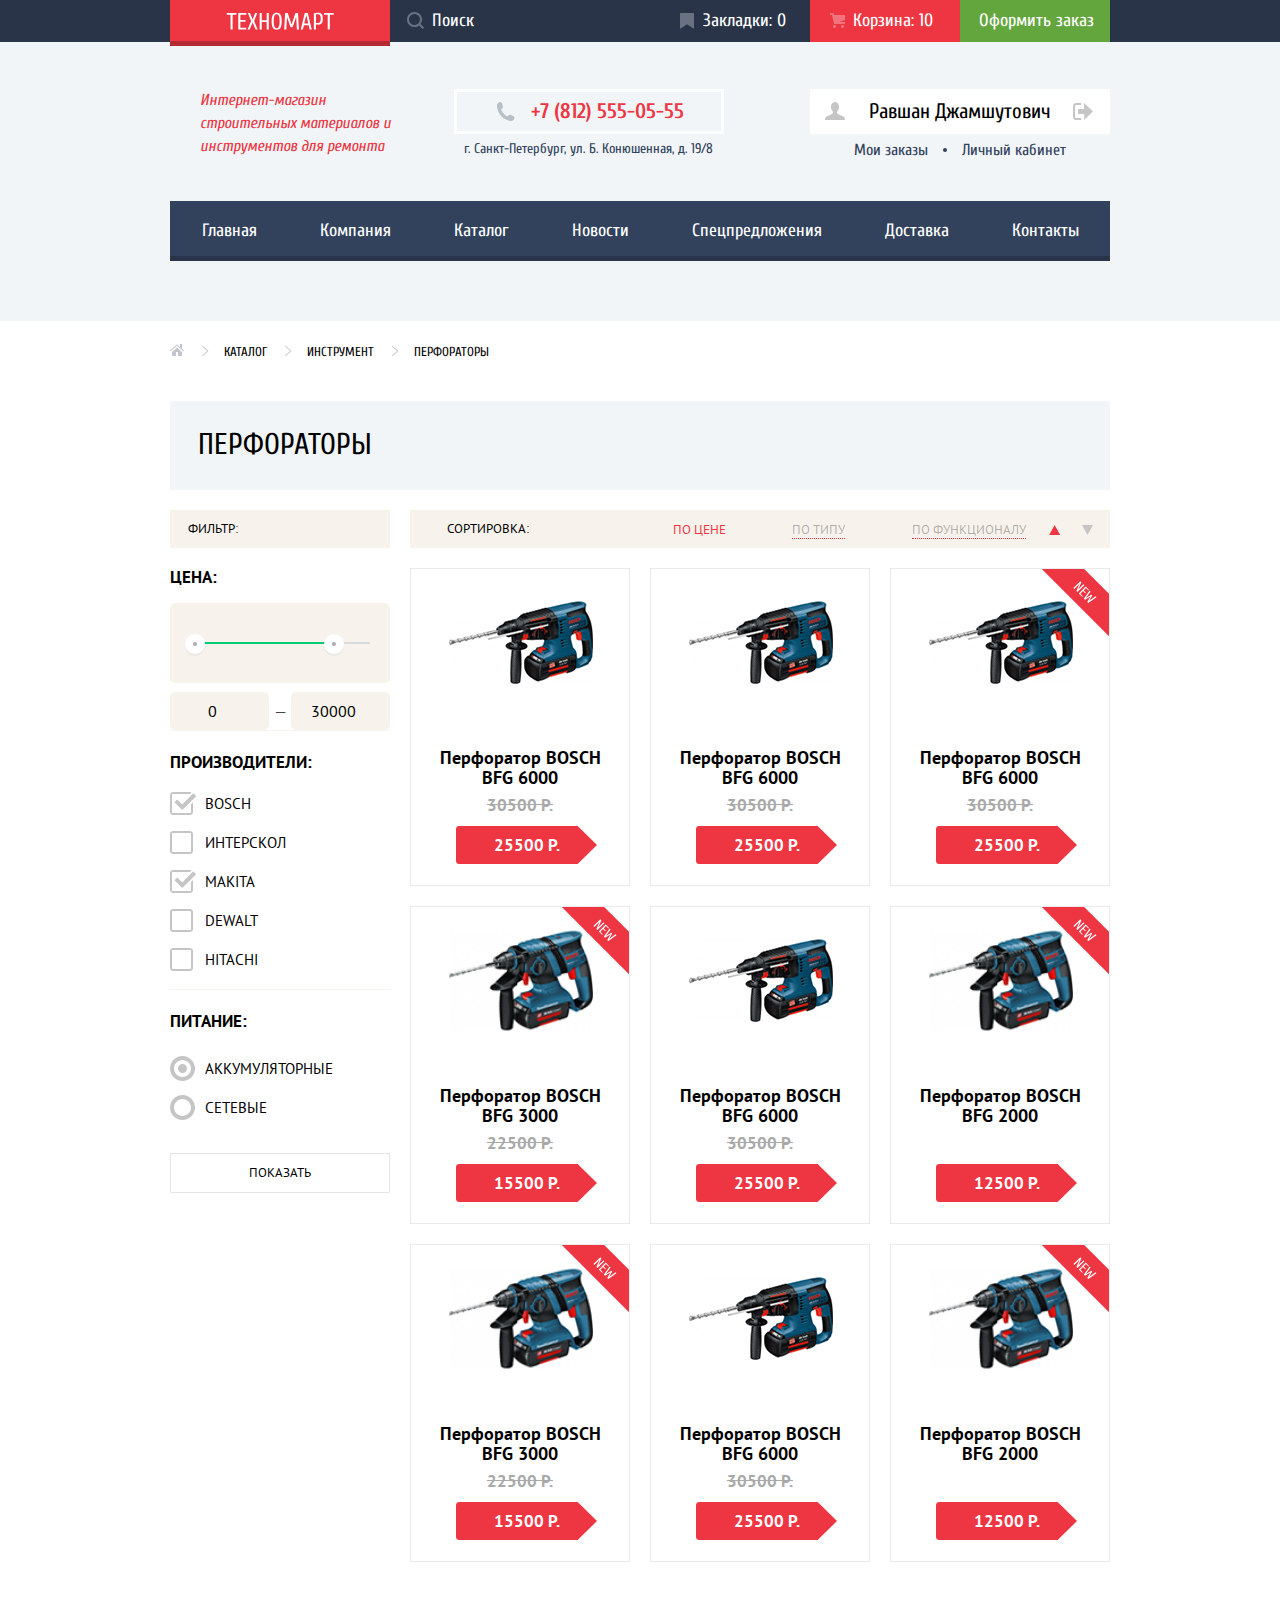
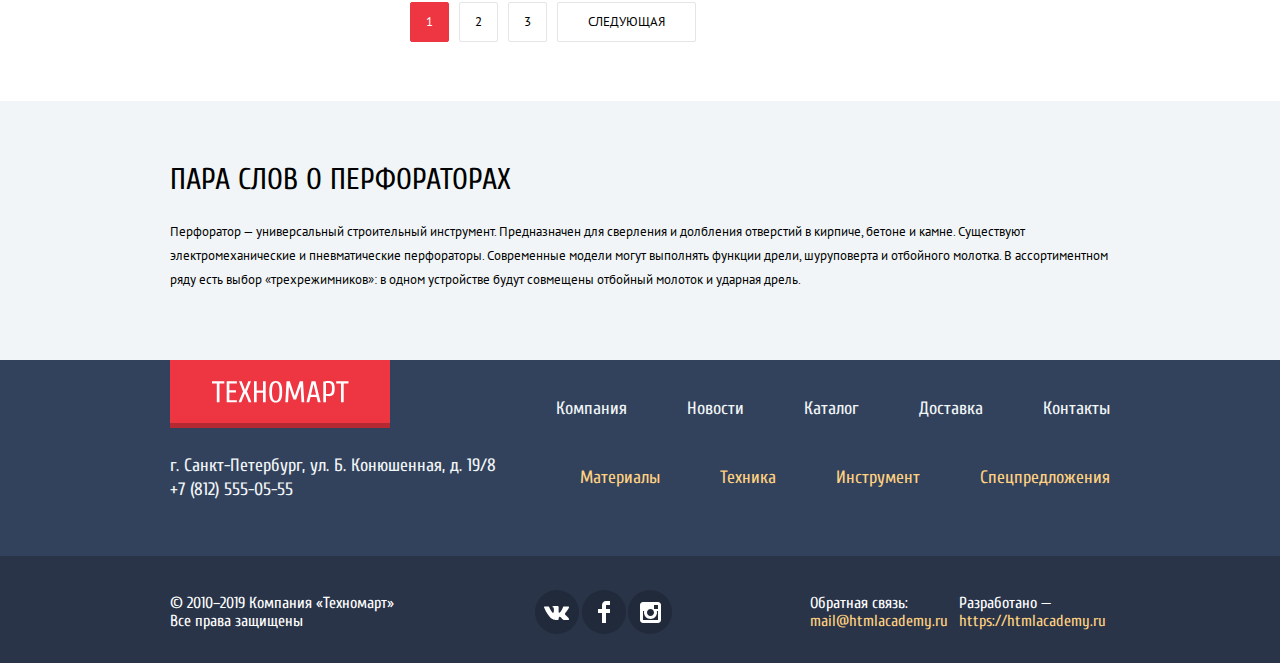
==== commit 1d3e8cad: "Задание 8.14" ====
--- a/catalog.html
+++ b/catalog.html
@@ -10,31 +10,50 @@
   <body>
     <header class="header-main"> <!--контейнер для шапки: серый фон-->
       <div class="header-top"> <!--контейнер для верхней строки шапки: синий фон-->
-        <div class="header-top-container"> <!--центровщик верхней строки: ширина, позиция-->
+        <div class="container"> <!--центровщик верхней строки: ширина, позиция-->
           <a class="header-logo">
             <img src="img/content_logo-header.svg" width="108" height: "18">              
           </a>
           <form class="search" action="https://echo.htmlacademy.ru" method="get">
+            <svg class="search-icon" width="17" height="17" viewBox="0 0 17 17" fill="none" xmlns="http://www.w3.org/2000/svg">
+              <path fill-rule="evenodd" clip-rule="evenodd" d="M13.458 12.044L17 15.586L15.586 17L12.044 13.458C10.782 14.421 9.21 15 7.5 15C3.35786 15 0 11.6421 0 7.5C0 3.35786 3.35786 0 7.5 0C11.6421 0 15 3.35786 15 7.5C15.0001 9.14309 14.4581 10.7403 13.458 12.044ZM7.5 2C4.467 2 2 4.467 2 7.5C2.00331 10.5362 4.4638 12.9967 7.5 13C10.532 13 13 10.532 13 7.5C13 4.467 10.532 2 7.5 2Z"/>
+            </svg>
             <input type="text" placeholder="Поиск">
-            <button type="submit" class="visually-hidden">Поиск</button>
           </form>
-          <button class="header-button bookmarks" type="button">Закладки: 0</button>
-          <button class="header-button cart cart-red" type="button">Корзина: 10</button>
-          <button class="header-button checkout" type="button">Оформить заказ</button>
-        </div>
-      </div>
-      <div class="header-bottom">
+          <div class="header-buttons">
+            <a href="" class="header-button bookmarks">Закладки: 0</a>
+            <a href="" class="header-button cart cart-used">Корзина: 10</a>
+            <a href="" class="header-button checkout">Оформить заказ</a>
+          </div>
+        </div>
+      </div>
+      <div class="header-bottom container">
         <div class="header-bottom-usernav">
           <h1 class="header-about">Интернет-магазин строительных материалов и инструментов для ремонта</h1>
           <address class="header-address">
             <a href="tel:+7 (812) 555-05-55">+7 (812) 555-05-55</a>
             <p>г. Санкт-Петербург, ул. Б. Конюшенная, д. 19/8</p>
           </address>
-          <div class="header-usernav">
-            <a class="usernav-button" href="">Равшан Джамшутович</a>
-            <button class="visually-hidden" type="button">Выйти</button>
-            <a class="history" href="">Мои заказы</a>
-            <a class="profile" href="">Личный кабинет</a>
+          <div class="header-usernav-logged">
+            <div class="logged-name">
+              <a href="" class="usernav-profile-icon" aria-label="Профиль">
+                <svg width="20" height="18" viewBox="0 0 20 18" fill="none" xmlns="http://www.w3.org/2000/svg">
+                  <path d="M17.881 14.166C15.737 13.431 13.625 12.5 12.674 11.776C12.017 11.275 11.904 10.158 12.157 9.361C13.275 8.458 14.021 6.884 14.021 5.083C14.021 2.276 12.221 0 10 0C7.77902 0 5.97901 2.276 5.97901 5.083C5.97901 6.884 6.72501 8.457 7.84201 9.36C8.09501 10.158 7.98302 11.275 7.32502 11.776C6.37502 12.5 4.26201 13.43 2.11801 14.166C-0.0259852 14.902 1.48343e-05 18 1.48343e-05 18H20C20 18 20.025 14.901 17.881 14.166Z" fill="#C5C5C5"/>
+                </svg>
+              </a>
+              <a href="" class="usernav-name">Равшан Джамшутович</a>
+              <a href="" class="logout" aria-label="Выйти">
+                <svg width="20" height="17" viewBox="0 0 20 17" fill="none" xmlns="http://www.w3.org/2000/svg">
+                  <path d="M20 8.5L11.125 0V6H5.125V11H11.125V17L20 8.5Z" fill="#C5C5C5"/>
+                  <path d="M2.10591 13.952V3.048C2.12391 2.672 2.27691 1.991 3.11591 1.991H8.14291V0H3.11591C0.937914 0 0.111914 1.81 0.0869141 3.027V13.973C0.111914 15.189 0.937914 17 3.11591 17H8.14291V15.01H3.11591C2.27691 15.01 2.12391 14.327 2.10591 13.952Z" fill="#C5C5C5"/>
+                </svg>
+              </a>
+            </div>
+            <div class="profile">
+              <a href="">Мои заказы</a>
+              <span class="profile-circle"></span>
+              <a href="">Личный кабинет</a>
+            </div>
           </div>
         </div>
         <nav class="main-navigation"> <!--блок с навигацией: тёмно-синий фон на всю высоту навигации (60px)-->
@@ -50,251 +69,336 @@
         </nav>
       </div>
     </header>
-    <main>
-      <ul class="breadcrumbs list_no_pm"> <!--Хлебные крошки-->
-        <li>
-          <a href="index.html" aria-label="Главная"></a>
-        </li>
-        <li>
-          <a href="">Каталог</a>
-        </li>
-        <li>
-          <a href="">Инструмент</a>
-        </li>
-        <li>
-          <a href="">Перфораторы</a>
-        </li>
-      </ul>
-      <div class="popular-header">
-        <h2>Перфораторы</h2>
-      </div>
-      <div class="filters"> <!--Фильтры-->
-        <h4>Фильтр:</h4>
-        <form class="filter-form" action="https://echo.htmlacademy.ru" method="get">
-          <fieldset>
-            <legend>Цена:</legend> <!--когда-нибудь наклепаю на джаваскрипте двойной слайдер для фильтрации по цене-->
-          </fieldset>
-          <fieldset>
-            <legend>Производители:</legend>
-            <ul class="list_no_pm">
+    <main class="page-catalog">
+      <div class="catalog-section container">
+        <ul class="breadcrumbs list_no_pm">
+          <li>
+            <a href="index.html" aria-label="Главная">
+              <svg width="14" height="12" viewBox="0 0 14 12" fill="none" xmlns="http://www.w3.org/2000/svg">
+                <path d="M2 7.99999V12H6V7.99999H8V12H12V7.99999L7 3.51599L2 7.99999Z" fill="#C1C6CE"/>
+                <path d="M13.831 6.365L12 4.751V0H9.99998V2.987L7.33198 0.635C7.31198 0.618 7.28898 0.612 7.26798 0.598C7.24294 0.579705 7.21614 0.56396 7.18798 0.551C7.15708 0.540195 7.12529 0.532163 7.09298 0.527C7.06198 0.521 7.03198 0.515 6.99998 0.515C6.96898 0.515 6.93898 0.521 6.90798 0.527C6.87551 0.531919 6.84366 0.5403 6.81298 0.552C6.78498 0.563 6.75998 0.581 6.73298 0.598C6.71198 0.612 6.68798 0.618 6.66898 0.635L0.170976 6.365C0.0162401 6.50291 -0.0375953 6.72187 0.0355474 6.9158C0.10869 7.10974 0.293707 7.23862 0.500976 7.24C0.622907 7.24035 0.740711 7.19586 0.831976 7.115L6.99998 1.677L13.169 7.115C13.3778 7.27913 13.6784 7.25178 13.8542 7.05265C14.0299 6.85352 14.0198 6.55183 13.831 6.365Z" fill="#C1C6CE"/>
+              </svg>  
+            </a>
+          </li>
+          <li>
+            <a href="">Каталог</a>
+          </li>
+          <li>
+            <a href="">Инструмент</a>
+          </li>
+          <li>
+            <a>Перфораторы</a>
+          </li>
+        </ul>
+        <div class="popular-header">
+          <h2>Перфораторы</h2>
+        </div>
+        <div class="filters"> <!--Фильтры-->
+          <h4>Фильтр:</h4>
+          <form class="filter-form" action="https://echo.htmlacademy.ru" method="get">
+            <fieldset class="filter-item">
+              <legend class="price-legend">Цена:</legend>
+              <div class="range-filter">
+                <div class="range-controls">
+                  <div class="scale">
+                    <div class="bar" style="width: 75%; margin-left: 0%"></div>
+                  </div>
+                  <div class="toggle toggle-min" tabindex="0" style="left: 7%"></div>
+                  <div class="toggle toggle-max" tabindex="0" style="left: 70%"></div>
+                </div>
+                <div class="price-controls">
+                  <label class="min-price">
+                    <input type="number" name="min-price" value="0">
+                  </label>
+                  <span>—</span>
+                  <label class="max-price">
+                    <input type="number" name="max-price" value="30000">
+                  </label>
+                </div>
+              </div>
+            </fieldset>
+            <fieldset class="filter-item">
+              <legend class="vendor-legend">Производители:</legend>
+              <ul class="list_no_pm">
+                <li class="filter-option filter-checkbox">
+                  <input class="visually-hidden filter-input-checkbox filter-input" type="checkbox" name="bosch" id="filter-bosch" checked>
+                  <label for="filter-bosch">Bosch</label>
+                </li>
+                <li class="filter-option filter-checkbox">
+                  <input class="visually-hidden filter-input-checkbox filter-input" type="checkbox" name="interskol" id="filter-interskol">
+                  <label for="filter-interskol">Интерскол</label>
+                </li>
+                <li class="filter-option filter-checkbox">
+                 <input class="visually-hidden filter-input-checkbox filter-input" type="checkbox" name="makita" id="filter-makita" checked>
+                  <label for="filter-makita">Makita</label>
+                </li>
+                <li class="filter-option filter-checkbox">
+                  <input class="visually-hidden filter-input-checkbox filter-input" type="checkbox" name="dewalt" id="filter-dewalt">
+                  <label for="filter-dewalt">DeWALT</label>
+               </li>
+                <li class="filter-option filter-checkbox">
+                  <input class="visually-hidden filter-input-checkbox filter-input" type="checkbox" name="hitachi" id="filter-hitachi">
+                  <label for="filter-hitachi">Hitachi</label>
+                </li>
+              </ul>
+            </fieldset>
+            <fieldset class="filter-item">
+              <legend class="power-legend">Питание:</legend>
+              <ul class="list_no_pm">
+                <li class="filter-option filter-radio">
+                  <input class="visually-hidden filter-input-radio filter-input" type="radio" name="power-source" id="battery" value="Аккумуляторные" checked>
+                  <label for="battery">Аккумуляторные</label>
+                </li>
+                <li class="filter-option filter-radio">
+                  <input class="visually-hidden filter-input-radio filter-input" type="radio" name="power-source" id="network" value="Сетевые">
+                  <label for="network">Сетевые</label>
+                </li>
+              </ul>
+            </fieldset>
+            <button class="filters-button" type="submit">Показать</button>
+          </form>
+        </div>
+        <div class="sort-cards">
+          <div class="sort">
+            <h4>Сортировка:</h4>
+            <ul class="sort-type list_no_pm">
+              <li><a class="sort-item sort-active" href="">По цене</a></li>
+              <li><a class="sort-item" href="">По типу</a></li>
+              <li><a class="sort-item" href="">По функционалу</a></li>
+            </ul>
+            <ul class="sort-up-down list_no_pm">
               <li>
-                <input type="checkbox" name="bosch" id="filter-bosch" checked>
-                <label for="filter-bosch">Bosch</label>
+                <a class="up-down up-down-active" href="" aria-label="По возрастанию">
+                  <svg width="12" height="10" viewBox="0 0 12 10" fill="none" xmlns="http://www.w3.org/2000/svg">
+                    <path d="M5.66241 0L11.1624 10L0.162415 10" fill="#C5C5C5"/>
+                  </svg>
+                </a>
               </li>
               <li>
-                <input type="checkbox" name="interskol" id="filter-interskol">
-                <label for="filter-interskol">Интерскол</label>
-              </li>
-              <li>
-                <input type="checkbox" name="makita" id="filter-makita" checked>
-                <label for="filter-makita">Makita</label>
-              </li>
-              <li>
-                <input type="checkbox" name="dewalt" id="filter-dewalt">
-                <label for="filter-dewalt">DeWALT</label>
-              </li>
-              <li>
-                <input type="checkbox" name="hitachi" id="filter-hitachi">
-                <label for="filter-hitachi">Hitachi</label>
+                <a class="up-down" href="" aria-label="По убыванию">
+                  <svg width="11" height="10" viewBox="0 0 11 10" fill="none" xmlns="http://www.w3.org/2000/svg">
+                    <path d="M5.5 10L0 0H11" fill="#C5C5C5"/>
+                  </svg>
+                </a>
               </li>
             </ul>
-          </fieldset>
-          <fieldset>
-            <legend>Питание:</legend>
-            <ul class="list_no_pm">
-              <li>
-                <input type="radio" name="power-source" id="battery" value="Аккумуляторные" checked>
-                <label for="battery">Аккумуляторные</label>
-              </li>
-              <li>
-                <input type="radio" name="power-source" id="network" value="Сетевые">
-                <label for="network">Сетевые</label>
-              </li>
-            </ul>
-          </fieldset>
-          <button class="filters-button" type="submit">Показать</button>
-        </form>
-      </div>
-      <div class="sort"> <!--Сортировка-->
-        <h4>Сортировка:</h4>
-        <ul class="list_no_pm">
-          <li><a href="">По цене</a></li>
-          <li><a href="">По типу</a></li>
-          <li><a href="">По функционалу</a></li>
-          <li><a href="" aria-label="По возрастанию"></a></li>
-          <li><a href="" aria-label="По убыванию"></a></li>
+          </div>
+          <ul class="item-cards-catalog list_no_pm"> <!--Карточки товаров-->
+            <li>
+              <article class="item-card">
+                
+                <div class="card-img">
+                  <img src="img/content_bosch-bfg-6000-thumbnail.jpg" width="144" height="128" alt="Bosch BFG 6000">
+                </div>
+                <div class="card-buttons">
+                  <button class="card-buy" type="button">Купить</button>
+                  <button class="card-bookmark" type="button">В закладки</button>
+                </div>
+                <h3 class="card-name">Перфоратор BOSCH BFG 6000</h3>
+                <span class="card-original-price">30500 Р.</span><br>
+                <span class="card-price">25500 Р.</span>
+              </article>
+            </li>
+            <li>
+              <article class="item-card">
+                
+                <div class="card-img">
+                  <img src="img/content_bosch-bfg-6000-thumbnail.jpg" width="144" height="128" alt="Bosch BFG 6000">
+                </div>
+                <div class="card-buttons">
+                  <button class="card-buy" type="button">Купить</button>
+                  <button class="card-bookmark" type="button">В закладки</button>
+                </div>
+                <h3 class="card-name">Перфоратор BOSCH BFG 6000</h3>
+                <span class="card-original-price">30500 Р.</span><br>
+                <span class="card-price">25500 Р.</span>
+              </article>
+            </li>
+            <li>
+              <article class="item-card">
+                <span class="card-new" aria-label="Новинка"></span>
+                <div class="card-img">
+                  <img src="img/content_bosch-bfg-6000-thumbnail.jpg" width="144" height="128" alt="Bosch BFG 6000">
+                </div>
+                <div class="card-buttons">
+                  <button class="card-buy" type="button">Купить</button>
+                  <button class="card-bookmark" type="button">В закладки</button>
+                </div>
+                <h3 class="card-name">Перфоратор BOSCH BFG 6000</h3>
+                <span class="card-original-price">30500 Р.</span><br>
+                <span class="card-price">25500 Р.</span>
+              </article>
+            </li>
+            <li>
+              <article class="item-card">
+                <span class="card-new" aria-label="Новинка"></span>
+                <div class="card-img">
+                  <img src="img/content_bosch-bfg-3000-thumbnail.jpg" width="144" height="128" alt="Bosch BFG 3000">
+                </div>
+                <div class="card-buttons">
+                  <button class="card-buy" type="button">Купить</button>
+                  <button class="card-bookmark" type="button">В закладки</button>
+                </div>
+                <h3 class="card-name">Перфоратор BOSCH BFG 3000</h3>
+                <span class="card-original-price">22500 Р.</span><br>
+                <span class="card-price">15500 Р.</span>
+              </article>
+            </li>
+            <li>
+              <article class="item-card">
+                
+                <div class="card-img">
+                  <img src="img/content_bosch-bfg-6000-thumbnail.jpg" width="144" height="128" alt="Bosch BFG 6000">
+                </div>
+                <div class="card-buttons">
+                  <button class="card-buy" type="button">Купить</button>
+                  <button class="card-bookmark" type="button">В закладки</button>
+                </div>
+                <h3 class="card-name">Перфоратор BOSCH BFG 6000</h3>
+                <span class="card-original-price">30500 Р.</span><br>
+                <span class="card-price">25500 Р.</span>
+              </article>
+            </li>
+            <li>
+              <article class="item-card">
+                <span class="card-new" aria-label="Новинка"></span>
+                <div class="card-img">
+                  <img src="img/content_bosch-bfg-2000-thumbnail.jpg" width="144" height="128" alt="Bosch BFG 2000">
+                </div>
+                <div class="card-buttons">
+                  <button class="card-buy" type="button">Купить</button>
+                  <button class="card-bookmark" type="button">В закладки</button>
+                </div>
+                <h3 class="card-name">Перфоратор BOSCH BFG 2000</h3>
+                <span class="card-original-price"></span>
+                <span class="card-price">12500 Р.</span>
+              </article>
+            </li>
+            <li>
+              <article class="item-card">
+                <span class="card-new" aria-label="Новинка"></span>
+                <div class="card-img">
+                  <img src="img/content_bosch-bfg-3000-thumbnail.jpg" width="144" height="128" alt="Bosch BFG 3000">
+                </div>
+                <div class="card-buttons">
+                  <button class="card-buy" type="button">Купить</button>
+                  <button class="card-bookmark" type="button">В закладки</button>
+                </div>
+                <h3 class="card-name">Перфоратор BOSCH BFG 3000</h3>
+                <span class="card-original-price">22500 Р.</span><br>
+                <span class="card-price">15500 Р.</span>
+              </article>
+            </li>
+            <li>
+              <article class="item-card">
+                
+                <div class="card-img">
+                  <img src="img/content_bosch-bfg-6000-thumbnail.jpg" width="144" height="128" alt="Bosch BFG 6000">
+                </div>
+                <div class="card-buttons">
+                  <button class="card-buy" type="button">Купить</button>
+                  <button class="card-bookmark" type="button">В закладки</button>
+                </div>
+                <h3 class="card-name">Перфоратор BOSCH BFG 6000</h3>
+                <span class="card-original-price">30500 Р.</span><br>
+                <span class="card-price">25500 Р.</span>
+              </article>
+            </li>
+            <li>
+              <article class="item-card">
+                <span class="card-new" aria-label="Новинка"></span>
+                <div class="card-img">
+                  <img src="img/content_bosch-bfg-2000-thumbnail.jpg" width="144" height="128" alt="Bosch BFG 2000">
+                </div>
+                <div class="card-buttons">
+                  <button class="card-buy" type="button">Купить</button>
+                  <button class="card-bookmark" type="button">В закладки</button>
+                </div>
+                <h3 class="card-name">Перфоратор BOSCH BFG 2000</h3>
+                <span class="card-original-price"></span>
+                <span class="card-price">12500 Р.</span>
+              </article>
+            </li>
+          </ul>
+        </div>
+        <ul class="pagination-list list_no_pm"> <!--навигация по страницам-->
+          <li class="pagination-item pagination-item-current"><a href="">1</a></li>
+          <li class="pagination-item"><a href="">2</a></li>
+          <li class="pagination-item"><a href="">3</a></li>
+          <li class="pagination-item"><a href="">Следующая</a></li>
         </ul>
       </div>
-      <ul class="item-cards list_no_pm"> <!--Карточки товаров-->
-        <li>
-          <article class="item-card">
-            <span class="card-new">New</span>
-            <img class="card-img" src="img/content_bosch-bfg-6000-thumbnail.jpg" width="144" height="128" alt="Bosch BFG 6000">
-            <div class="card-buttons">
-              <button class="card-buy" type="button">Купить</button>
-              <button class="card-bookmark" type="button">В закладки</button>
-            </div>
-            <h3 class="card-name">Перфоратор Bosch BFG 6000</h3>
-            <span class="card-original-price">30500 Р.</span><br>
-            <span class="card-price">25500 Р.</span>
-          </article>
-        </li>
-        <li>
-          <article class="item-card">
-            <span class="card-new">New</span>
-            <img class="card-img" src="img/content_bosch-bfg-6000-thumbnail.jpg" width="144" height="128" alt="Bosch BFG 6000">
-            <div class="card-buttons">
-              <button class="card-buy" type="button">Купить</button>
-              <button class="card-bookmark" type="button">В закладки</button>
-            </div>
-            <h3 class="card-name">Перфоратор Bosch BFG 6000</h3>
-            <span class="card-original-price">30500 Р.</span><br>
-            <span class="card-price">25500 Р.</span>
-          </article>
-        </li>
-        <li>
-          <article class="item-card">
-            <span class="card-new">New</span>
-            <img class="card-img" src="img/content_bosch-bfg-6000-thumbnail.jpg" width="144" height="128" alt="Bosch BFG 6000" class="visually-hidden">
-            <div class="card-buttons">
-              <button class="card-buy" type="button">Купить</button>
-              <button class="card-bookmark" type="button">В закладки</button>
-            </div>
-            <h3 class="card-name">Перфоратор Bosch BFG 6000</h3>
-            <span class="card-original-price">30500 Р.</span><br>
-            <span class="card-price">25500 Р.</span>
-          </article>
-        </li>
-        <li>
-          <article class="item-card">
-            <span class="card-new">New</span>
-            <img class="card-img" src="img/content_bosch-bfg-3000-thumbnail.jpg" width="144" height="128" alt="Bosch BFG 3000">
-            <div class="card-buttons">
-              <button class="card-buy" type="button">Купить</button>
-              <button class="card-bookmark" type="button">В закладки</button>
-            </div>
-            <h3 class="card-name">Перфоратор Bosch BFG 3000</h3>
-            <span class="card-original-price">22500 Р.</span><br>
-            <span class="card-price">15500 Р.</span>
-          </article>
-        </li>
-        <li>
-          <article class="item-card">
-            <span class="card-new">New</span>
-            <img class="card-img" src="img/content_bosch-bfg-6000-thumbnail.jpg" width="144" height="128" alt="Bosch BFG 6000">
-            <div class="card-buttons">
-              <button class="card-buy" type="button">Купить</button>
-              <button class="card-bookmark" type="button">В закладки</button>
-            </div>
-            <h3 class="card-name">Перфоратор Bosch BFG 6000</h3>
-            <span class="card-original-price">30500 Р.</span><br>
-            <span class="card-price">25500 Р.</span>
-          </article>
-        </li>
-        <li>
-          <article class="item-card">
-            <span class="card-new">New</span>
-            <img class="card-img" src="img/content_bosch-bfg-2000-thumbnail.jpg" width="144" height="128" alt="Bosch BFG 2000">
-            <div class="card-buttons">
-              <button class="card-buy" type="button">Купить</button>
-              <button class="card-bookmark" type="button">В закладки</button>
-            </div>
-            <h3 class="card-name">Перфоратор Bosch BFG 2000</h3>
-            <span class="card-original-price"></span>
-            <span class="card-price">12500 Р.</span>
-          </article>
-        </li>
-        <li>
-          <article class="item-card">
-            <span class="card-new">New</span>
-            <img class="card-img" src="img/content_bosch-bfg-3000-thumbnail.jpg" width="144" height="128" alt="Bosch BFG 3000">
-            <div class="card-buttons">
-              <button class="card-buy" type="button">Купить</button>
-              <button class="card-bookmark" type="button">В закладки</button>
-            </div>
-            <h3 class="card-name">Перфоратор Bosch BFG 3000</h3>
-            <span class="card-original-price">22500 Р.</span><br>
-            <span class="card-price">15500 Р.</span>
-          </article>
-        </li>
-        <li>
-          <article class="item-card">
-            <span class="card-new">New</span>
-            <img class="card-img" src="img/content_bosch-bfg-6000-thumbnail.jpg" width="144" height="128" alt="Bosch BFG 6000">
-            <div class="card-buttons">
-              <button class="card-buy" type="button">Купить</button>
-              <button class="card-bookmark" type="button">В закладки</button>
-            </div>
-            <h3 class="card-name">Перфоратор Bosch BFG 6000</h3>
-            <span class="card-original-price">30500 Р.</span><br>
-            <span class="card-price">25500 Р.</span>
-          </article>
-        </li>
-        <li>
-          <article class="item-card">
-            <span class="card-new">New</span>
-            <img class="card-img" src="img/content_bosch-bfg-2000-thumbnail.jpg" width="144" height="128" alt="Bosch BFG 2000">
-            <div class="card-buttons">
-              <button class="card-buy" type="button">Купить</button>
-              <button class="card-bookmark" type="button">В закладки</button>
-            </div>
-            <h3 class="card-name">Перфоратор Bosch BFG 2000</h3>
-            <span class="card-original-price"></span>
-            <span class="card-price">12500 Р.</span>
-          </article>
-        </li>
-      </ul>
-      <div class="page-nav"> <!--навигация по страницам-->
-        <a href="">1</a>
-        <a href="">2</a>
-        <a href="">3</a>
-        <a href="">Следующая</a>
-      </div>
       <section class="perf-about"> <!--историческая :) справка — видимо, текст для поисковика :)-->
-        <h2>Пара слов о перфораторах</h2>
-        <p>Перфоратор — универсальный строительный инструмент. Предназначен для сверления и долбления отверстий в кирпиче, бетоне и камне. Существуют электромеханические и пневматические перфораторы. Современные модели могут выполнять функции дрели, шуруповерта и отбойного молотка. В ассортиментном ряду есть выбор «трехрежимников»: в одном устройстве будут совмещены отбойный молоток и ударная дрель.</p>
+        <div class="container">
+          <h2>Пара слов о перфораторах</h2>
+          <p>Перфоратор — универсальный строительный инструмент. Предназначен для сверления и долбления отверстий в кирпиче, бетоне и камне. Существуют электромеханические и пневматические перфораторы. Современные модели могут выполнять функции дрели, шуруповерта и отбойного молотка. В ассортиментном ряду есть выбор «трехрежимников»: в одном устройстве будут совмещены отбойный молоток и ударная дрель.</p>
+        </div>
       </section>
     </main>
     <footer class="footer-main">
-      <div class="footer-top">
-        <a>
-          <img src="img/content_logo-footer.svg" width="220" height="68" alt="Логотип интернет-магазина «Техномарт»">
-        </a>
-        <ul class="list_no_pm">
-          <li><a href="">Компания</a></li>
-          <li><a href="">Новости</a></li>
-          <li><a href="">Каталог</a></li>
-          <li><a href="">Доставка</a></li>
-          <li><a href="">Контакты</a></li>
-        </ul>
-      </div>
-      <div class="footer-mid">
-        <p>г. Санкт-Петербург, ул. Б. Конюшенная, д. 19/8<br>+7 (812) 555-05-55</p>
-        <ul class="list_no_pm">
-          <li><a href="">Материалы</a></li>
-          <li><a href="">Техника</a></li>
-          <li><a href="">Инструмент</a></li>
-          <li><a href="">Спецпредложения</a></li>
-        </ul>
-      </div>
-      <div class="footer-bottom">
-        <p>© 2010–2019 Компания «Техномарт» Все права защищены</p>
-        <ul class="social-feedback  list_no_pm">
-          <li><a href="" aria-label="Вконтакте"></a></li>
-          <li><a href="" aria-label="Фейсбук"></a></li>
-          <li><a href="" aria-label="Инстаграм"></a></li>
-        </ul>
-        <p>Обратная связь: <a href="mailto:mail@htmlacademy.ru">mail@htmlacademy.ru</a></p>
-        <p>Разработано — <a href="https://htmlacademy.ru">https://htmlacademy.ru/intensive/htmlcss</a></p>
+      <div class="footer-top-mid-background">
+        <div class="footer-top container">
+          <a>
+            <img src="img/content_logo-footer.svg" width="220" height="68" alt="Логотип интернет-магазина «Техномарт»">
+          </a>
+          <ul class="second-nav list_no_pm">
+            <li><a href="">Компания</a></li>
+            <li><a href="">Новости</a></li>
+            <li><a href="">Каталог</a></li>
+            <li><a href="">Доставка</a></li>
+            <li><a href="">Контакты</a></li>
+          </ul>
+        </div>
+        <div class="footer-mid container">
+          <p>г. Санкт-Петербург, ул. Б. Конюшенная, д. 19/8<br>+7 (812) 555-05-55</p>
+          <ul class="promo-nav list_no_pm">
+            <li><a href="">Материалы</a></li>
+            <li><a href="">Техника</a></li>
+            <li><a href="">Инструмент</a></li>
+            <li><a href="">Спецпредложения</a></li>
+          </ul>
+        </div>
+      </div>
+      <div class="footer-bottom-background">
+        <div class="footer-bottom container">
+          <p class="footer-copyright">© 2010–2019 Компания «Техномарт» Все права защищены</p>
+          <ul class="social-feedback list_no_pm">
+            <li>
+              <a href="" aria-label="Вконтакте">
+                <svg width="26" height="15" viewBox="0 0 26 15" fill="none" xmlns="http://www.w3.org/2000/svg">
+                  <path d="M15.5403 11.7281C16.4609 11.4384 17.6396 13.6406 18.8943 14.4834C19.8361 15.1219 20.5573 14.9841 20.5573 14.9841L23.9017 14.9372C23.9017 14.9372 25.6495 14.8322 24.8233 13.4803C24.7549 13.3678 24.3389 12.4781 22.334 10.6472C20.2376 8.73186 20.5217 9.04218 23.0456 5.73093C24.5835 3.71249 25.1988 2.47968 25.0062 1.95468C24.8213 1.44936 23.6918 1.58061 23.6918 1.58061L19.9237 1.60593C19.5568 1.60686 19.2458 1.71749 19.1042 2.08874C19.1013 2.09249 18.5062 3.65061 17.7127 4.9753C16.0362 7.77749 15.367 7.92655 15.0896 7.75124C14.4531 7.3453 14.6139 6.1228 14.6139 5.25374C14.6139 2.5378 15.0299 1.4053 13.7993 1.1128C13.3881 1.0153 13.0876 0.951552 12.039 0.942177C10.6985 0.922489 9.5603 0.942177 8.91511 1.25061C8.4866 1.45968 8.15822 1.91811 8.35756 1.94436C8.60793 1.97718 9.16934 2.09436 9.46978 2.49374C9.85593 3.01124 9.84437 4.17093 9.84437 4.17093C9.84437 4.17093 10.0649 7.36874 9.32437 7.7653C8.81593 8.03718 8.12067 7.48218 6.62519 4.9378C5.86156 3.63655 5.28474 2.19843 5.28474 2.19843C5.28474 2.19843 5.17304 1.93124 4.97082 1.78499C4.73008 1.61155 4.39304 1.55624 4.39304 1.55624L0.816594 1.57874C0.816594 1.57874 0.279261 1.59374 0.0818532 1.82436C-0.0934061 2.02874 0.0674088 2.45061 0.0674088 2.45061C0.0674088 2.45061 2.86867 8.90155 6.04067 12.1509C8.94882 15.1341 12.2537 14.9362 12.2537 14.9362H13.7511C13.7511 14.9362 14.2027 14.8856 14.4339 14.6437C14.6496 14.4187 14.6399 13.9959 14.6399 13.9959C14.6399 13.9959 14.6101 12.0187 15.5403 11.7281Z" fill="white"/>
+                </svg>
+              </a>
+            </li>
+            <li>
+              <a href="" aria-label="Фейсбук">
+                <svg width="12" height="22" viewBox="0 0 12 22" fill="none" xmlns="http://www.w3.org/2000/svg">
+                  <path d="M12 4V0H8C5.79086 0 4 1.79086 4 4V8H0V12H4V22H8V12H12V8H8V4H12Z" fill="white"/>
+                </svg>  
+              </a>
+            </li>
+            <li>
+              <a href="" aria-label="Инстаграм">
+                <svg width="21" height="21" viewBox="0 0 21 21" fill="none" xmlns="http://www.w3.org/2000/svg">
+                  <path fill-rule="evenodd" clip-rule="evenodd" d="M3 0H18C19.65 0 21 1.35 21 3V18C21 19.65 19.65 21 18 21H3C1.35 21 0 19.65 0 18V3C0 1.35 1.35 0 3 0ZM14 10.5C14 8.57 12.43 7 10.5 7C8.57 7 7 8.57 7 10.5C7 12.43 8.57 14 10.5 14C12.43 14 14 12.43 14 10.5ZM3 18V9H4.181C4.0626 9.49127 4.00186 9.99467 4 10.5C4 14.0899 6.91015 17 10.5 17C14.0899 17 17 14.0899 17 10.5C16.9986 9.99464 16.9379 9.49118 16.819 9H18V18H3ZM14 7H18V3H14V7Z" fill="white"/>
+                </svg>
+              </a>
+            </li>
+          </ul>
+          <div class="footer-contacts">
+            <p>Обратная связь: <a href="mailto:mail@htmlacademy.ru">mail@htmlacademy.ru</a></p>
+            <p>Разработано — <a href="https://htmlacademy.ru/intensive/htmlcss">https://htmlacademy.ru</a></p>
+          </div>
+        </div>
       </div>
     </footer>
-    <section class="cart-popup">
+    <section class="modal modal-cart">
       <p>Товар добавлен в корзину!</p>
-      <div>
-        <button type="button">Оформить заказ</button>
-        <button type="button">Продолжить покупки</button>
-      </div>
-      <button type="button">Закрыть</button>
+      <div class="modal-cart-buttons">
+        <button class="check" type="button">Оформить заказ</button>
+        <button class="continue" type="button">Продолжить покупки</button>
+      </div>
+      <button class="modal-close" type="button" aria-label="Закрыть"></button>
     </section>
   </body>
 </html>
--- a/css/style.css
+++ b/css/style.css
@@ -23,78 +23,97 @@
     --warning: #FFBF47;
     --error: #BA2732;
     --header-button-active: #161D29;
-}
-
-.visually-hidden {
+    --main-navigation-active: #1D2739;
+    --red-button-hover: #CA2C37;
+    --gray-card-border: #EAEAEA;
+    --button-shadowblue: #405069;
+    --social-background: #212A3A;
+    --scale-background: #D7DCDE;
+    --scale-active: #00CA74;
+    --toggle-color: #ABABAB;
+    --divider: #444444;
+    --form-background: #F4F4F4;
+    --buttons-background: #F1F1F1;
+}
+
+
+
+/* Global */
+
+html {
+    height: 100%;
+}
+
+body {
+    min-width: 960px;
+    min-height: 100%;
+    margin: 0;
+    padding: 0;
+    background-color: var(--basic-white);
+    font-family: 'Cuprum', sans-serif;
+    font-style: normal;
+    font-weight: normal;
+    display: grid;
+    grid-template-rows: min-content 1fr min-content;
+    align-content: start;
+}
+
+a {
+    text-decoration: none;
+}
+
+.container {
+    width: 940px;
+    margin: 0 auto;
+    padding: 0 10px;
+}
+
+.list_no_pm {
+    padding: 0;
+    margin: 0;
+    list-style-type: none;
+}
+
+.visually-hidden:not(:focus):not(:active),
+input[type="checkbox"].visually-hidden,
+input[type="radio"].visually-hidden {
     position: absolute;
     width: 1px;
     height: 1px;
     margin: -1px;
-    padding: 0;
+    border: 0;    
+    padding: 0;
+    white-space: nowrap;
+    clip-path: inset(100%);
+    clip: rect(0 0 0 0);
     overflow: hidden;
-    border: 0;
-    clip: rect(0 0 0 0)
-}
-
-.feedback-form-popup {
-    display: none;
-}
-
-.full-map-popup {
-    display: none;
-}
-
-.cart-popup {
-    display: none;
-}
-
-body {
-    background-color: var(--basic-white);
-    font-family: 'Cuprum', sans-serif;
-    font-style: normal;
-    font-weight: normal;
-    margin: 0;
-    padding: 0;
-}
-
-a {
-    text-decoration: none;
-}
-
-img {
-    max-width: 100%;
-    height: auto;
-}
-
-.list_no_pm {
-    padding: 0;
-    margin: 0;
-}
-
-.list_no_pm li {
-    list-style-type: none;
 }
 
 .red_button {
+    display: block;
+    padding-top: 11px;
+    padding-bottom: 9px;
+    color: var(--basic-white);
+    background-color: var(--basic-red);
     text-transform: uppercase;
-    font-family: 'Cuprum', sans-serif;
     font-style: normal;
     font-weight: normal;
     font-size: 14px;
     line-height: 18px;
-    color: var(--basic-white);
-    background-color: var(--basic-red);
 }
 
 .red_button:hover {
-    color: var(--basic-white);
-    background-color: var(--basic-red);
+    background-color: var(--red-button-hover);
 }
 
 .red_button:active {
     background-color: var(--error);
-    color: var(--basic-white);
-}
+}
+
+
+
+/* Header */
+
 
 .header-main {
     background-color: var(--basic-background);
@@ -102,19 +121,17 @@
 
 .header-top {
     background-color: var(--basic-blue);
-}
-
-.header-top-container {
-    display: flex;
-    justify-content: center;
     height: 42px;
-    min-width: 940px;
+}
+
+.header-top .container {
+    display: flex;
+    width: 940px;
 }
 
 .header-logo {
     background-color: var(--basic-red);
-    width: 220px;
-    height: 47px;
+    padding: 12px 56px;
     box-shadow: inset 0px -5px 0px rgba(0, 0, 0, 0.24);
 }
 
@@ -122,47 +139,100 @@
     background-color: var(--error);
 }
 
-.header-logo img {
-    margin-left: 55px;
-    margin-right: 57px;
-    margin-top: 12px;
-    margin-bottom: 17px;
+.search {
+    position: relative;
+    width: 270px;
+}
+
+.search-icon {
+    position: absolute;
+    top: 12px;
+    left: 17px;
+    width: 17px;
+    height: 17px;
+    opacity: 0.3;
+}
+
+.search-icon path {
+    fill: var(--basic-white);
 }
 
 .search input {
-    background-color: inherit;
-    width: 271px;
-    height: 40px;
+    background-color: var(--basic-blue);
+    border: none;
+    outline: none;
+    font-style: normal;
+    font-weight: normal;
     font-size: 18px;
     line-height: 24px;
-    outline: none;
-    border: none;
+    padding: 0;
+    padding-top: 9px;
+    padding-bottom: 9px;
+    padding-left: 42px;
+    width: 228px;
 }
 
 .search input::placeholder {
     color: var(--basic-white);
-}
-
-.header-button {
-    width: 150px;
-    height: 42px;
-    color: var(--basic-white);
-    background-color: inherit;
-    border: 0px none;
+    font-style: normal;
+    font-weight: normal;
     font-size: 18px;
     line-height: 24px;
 }
 
-.cart-red {
-    background-color: var(--basic-red);
-}
-
-.checkout {
-    background-color: var(--basic-green);
-}
-
-.checkout:hover {
-    background-color: var(--success);
+.search:hover .search-icon {
+    opacity: 1;
+}
+
+.search input:focus {
+    color: var(--basic-black);
+    background-color: var(--basic-white);
+}
+
+.search input:focus .search-icon path {
+    fill: var(--basic-red);
+    opacity: 1;
+}
+
+.header-buttons {
+    width: 450px;
+    height: 42px;
+    display: flex;
+}
+
+.header-button {
+    display: block;
+    position: relative;
+    font-style: normal;
+    font-weight: normal;
+    font-size: 18px;
+    line-height: 24px;
+    color: var(--basic-white);
+    padding-top: 9px;
+    padding-bottom: 9px;
+    flex-grow: 1;
+}
+
+.bookmarks {
+    padding-left: 43px;
+    padding-right: 24px;
+}
+
+.bookmarks::before {
+    content: "";
+    position: absolute;
+    width: 14px;
+    height: 16px;
+    background-image: url("../img/decor_icon_bookmarks.svg");
+    background-repeat: no-repeat;
+    background-position: 0 0;
+    top: 13px;
+    left: 20px;
+    opacity: 0.3;
+}
+
+.bookmarks:hover::before, .cart:hover::before {
+    opacity: 1;
 }
 
 .bookmarks:active, .cart:active {
@@ -170,291 +240,1238 @@
     color: rgba(255, 255, 255, 0.5);
 }
 
+.bookmarks:active::before, .cart:active::before {
+    opacity: 0.3;
+}
+
+.cart {
+    padding-left: 43px;
+    padding-right: 26px;
+}
+
+.cart::before {
+    content: "";
+    position: absolute;
+    width: 15px;
+    height: 15px;
+    background-image: url("../img/decor_icon_cart.svg");
+    background-repeat: no-repeat;
+    background-position: 0 0;
+    top: 13px;
+    left: 20px;
+    opacity: 0.3;
+}
+
+.header-top .cart-used {
+    background-color: var(--basic-red);
+}
+
+.checkout {
+    background-color: var(--basic-green);
+    padding-left: 19px;
+    padding-right: 16px;
+}
+
+.checkout:hover {
+    background-color: var(--success);
+}
+
 .checkout:active {
+    color: rgba(255, 255, 255, 0.5);
     background-color: var(--basic-green);
-    color: rgba(255, 255, 255, 0.5);
-}
-
-header-bottom {
-    width: 940px;
-}
-
-.header-bottom-usernav {
-    height: 158px;
-    min-width: 940px;
+}
+
+.header-bottom {
+    padding-top: 47px;
+    padding-bottom: 60px;
 }
 
 .header-about {
-    color: var(--basic-red);
+    width: 197px;
+    margin: 0;
+    padding: 0;
     font-style: italic;
     font-weight: normal;
     font-size: 16px;
     line-height: 23px;
+    color: var(--basic-red);
+    padding-left: 30px;
+}
+
+.header-address {
+    width: 300px;
 }
 
 .header-address a {
+    display: block;
+    width: 270px;
+    height: 45px;
+    position: relative;
     color: var(--basic-red);
+    font-style: normal;
     font-weight: bold;
     font-size: 21px;
-    font-style: normal;
     line-height: 30px;
-    border: 3px solid var(--basic-white);
+    padding-top: 4px;
     padding-left: 74px;
-    padding-right: 45px;
-    padding-top: 7px;
-    padding-bottom: 8px;
+    border: 3px solid #FFFFFF;
+    box-sizing: border-box;
+}
+
+.header-address a::before {
+    content: "";
+    position: absolute;
+    width: 19px;
+    height: 19px;
+    background-image: url("../img/decor_icon_phone.svg");
+    background-repeat: no-repeat;
+    background-position: 0 0;
+    top: 10px;
+    left: 39px;
 }
 
 .header-address p {
-    color: var(--blue);
+    margin: 0;
+    padding: 0;
+    margin-top: 3px;
+    margin-left: 10px;
     font-style: normal;
     font-weight: normal;
     font-size: 14px;
     line-height: 24px;
-}
-.header-usernav .signin, .header-usernav .signup {
+    color: var(--blue);
+}
+
+.header-usernav {
+    display: flex;
+    justify-content: flex-end;
+    width: 300px;
+    height: 45px;
+    
+}
+
+.signin, .signup {
+    display: block;
+    box-sizing: border-box;
+    color: var(--basic-black);
+    font-style: normal;
+    font-weight: normal;
     font-size: 21px;
     line-height: 21px;
-    background: rgba(0, 0, 0, 0.0001);
-    border: 0px none;
-    height: 45px;
-}
-
-.main-navigation ul {
-    background: #32425C;
+    background-color: var(--basic-white);
+    padding-top: 12px;
+    padding-bottom: 12px;
+}
+
+.signin {
+    position: relative;
+    padding-left: 45px;
+    padding-right: 27px;
+    margin-right: 10px;
+}
+
+.signin::before {
+    content: "";
+    position: absolute;
+    width: 20px;
+    height: 17px;
+    background-image: url("../img/decor_icon_login.svg");
+    background-repeat: no-repeat;
+    background-position: 0 0;
+    top: 14px;
+    left: 19px;
+    opacity: 1;
+}
+
+.signin:hover, .signup:hover {
+    color: var(--basic-red);
+}
+
+.signin:hover::before {
+    content: "";
+    position: absolute;
+    width: 20px;
+    height: 17px;
+    background-image: url("../img/decor_icon_login-hover.svg");
+    background-repeat: no-repeat;
+    background-position: 0 0;
+    top: 14px;
+    left: 19px;
+    opacity: 1;
+}
+
+.signin:active::before {
+    content: "";
+    position: absolute;
+    width: 20px;
+    height: 17px;
+    background-image: url("../img/decor_icon_login.svg");
+    background-repeat: no-repeat;
+    background-position: 0 0;
+    top: 14px;
+    left: 19px;
+    opacity: 1;
+}
+
+.signup {
+    padding-left: 24px;
+    padding-right: 24px;
+}
+
+.signin:active, .signup:active {
+    color: var(--basic-greylight);
+}
+
+.header-bottom-usernav {
+    display: flex;
+    justify-content: space-between;
+}
+
+.logged-name {
+    width: 300px;
+    position:  relative;
+}
+
+.usernav-name {
+    display: block;
+    font-style: normal;
+    font-weight: normal;
+    font-size: 21px;
+    line-height: 21px;
+    text-align: center;
+    color: var(--basic-black);
+    background-color: var(--basic-white);
+    padding: 12px 56px;
+}
+
+.logout {
+    position: absolute;
+    display: block;
+    top: 14px;
+    right: 17px;
+    border: none;
+    outline: none;
+    
+    width: 20px;
+    height: 17px;
+}
+
+.logout:hover path {
+    fill: var(--basic-grey);
+}
+
+.logout:active path {
+    fill: var(--basic-greylight);
+}
+
+.usernav-profile-icon {
+    position: absolute;
+    display: block;
+    top: 13px;
+    left: 15px;
+    width: 20px;
+    height: 18px;
+}
+
+.usernav-profile-icon:hover path {
+    fill: var(--basic-grey);
+}
+
+.usernav-profile-icon:active path {
+    fill: var(--basic-greylight);
+}
+
+.usernav-name:active {
+    color: var(--basic-greylight);
+}
+
+.profile {
+    margin-top: 7px;
+    display: flex;
+    justify-content: center;
+}
+
+.profile a {
+    display: block;
+    font-style: normal;
+    font-weight: normal;
+    font-size: 16px;
+    line-height: 18px;
+    color: var(--blue);
+}
+
+.profile a:hover {
+    color: var(--basic-red);
+}
+
+.profile a:active {
+    color: var(--basic-greylight);
+}
+
+.profile-circle {
+    width: 4px;
+    height: 4px;
+    border-radius: 100%;
+    background-color: var(--blue);
+    margin-top: 7px;
+    margin-left: 15px;
+    margin-right: 15px;
+}
+
+
+.main-navigation {
+    background-color: var(--blue);
     box-shadow: inset 0px -5px 0px #293449;
+    margin-top: 40px;
+}
+
+.main-navigation .list_no_pm {
+    display: flex;
+    flex-wrap: wrap;
+    min-height: 60px;
+    width: 940px;
+    justify-content: space-around;
+    flex-grow: 1;
+    align-items: center;
 }
 
 .main-navigation a {
+    display: block;
     color: var(--basic-white);
+    font-style: normal;
+    font-weight: normal;
     font-size: 18px;
     line-height: 24px;
-    
-}
+    padding-top: 16px;
+    padding-left: 30px;
+    padding-bottom: 16px;
+    padding-right: 30px;
+}
+
+.main-navigation a:hover {
+    background-color: var(--basic-blue);
+}
+
+.main-navigation a:active {
+    background-color: var(--main-navigation-active);
+    color: rgba(255, 255, 255, 0.5);
+}
+
+
+
+/* Main */
+
+
+
+/* Promo-block */ 
 
 .promo-block {
-    font-family: 'Cuprum', sans-serif;
+    padding-top: 59px;
+    padding-bottom: 59px;
+}
+
+.promo-advantages {
+    display: grid;
+    grid-template-columns: 1fr 1fr 1fr;
+    grid-template-rows: 123px 123px 123px;
+    gap: 20px;
+}
+
+.promo-slider {
+    grid-column: 1 / 3;
+    grid-row: 2 / 4;
+}
+
+.promo-advantages li {
+    position: relative;
+
+}
+
+.card-new::after {
+    content: "";
+    position: absolute;
+    width: 70px;
+    height: 70px;
+    background-image: url("../img/decor_icon_new.svg");
+    background-repeat: no-repeat;
+    background-position: 0 0;
+    top: 0px;
+    right: 0px;
+}
+
+.promo-advantages h3 {
     color: var(--basic-white);
-}
-
-.promo-advantages a {
+    font-style: normal;
+    font-weight: bold;
+    font-size: 24px;
+    line-height: 30px;
+    padding: 0;
+    margin: 0;
+    margin-top: 20px;
+    margin-left: 23px;
+    margin-bottom: 14px;
+}
+
+.promo-link {
+    display: block;
+    position: absolute;
+    bottom: 21px;
+    left: 23px;
+    color: var(--basic-white);
     text-transform: uppercase;
+    font-style: normal;
+    font-weight: normal;
     font-size: 14px;
     line-height: 18px;
     background-color: rgba(255, 255, 255, 0.3);
-    mix-blend-mode: normal;
+    width: 135px;
+    height: 28px;
+    padding-top: 10px;
+    text-align: center;
+}
+
+.promo-link:hover {
+    background-color: rgba(197, 197, 197, 0.3);
+}
+
+.promo-link:active {
+    background-color: rgba(169, 169, 169, 0.3);
+}
+
+.promo-materials {
+    background-color: var(--special-yellow);
+}
+
+.promo-materials::after {
+    content: "";
+    position: absolute;
+    width: 44px;
+    height: 65px;
+    background-image: url("../img/decor_promo-bucket.svg");
+    background-repeat: no-repeat;
+    background-position: 0 0;
+    top: 31px;
+    right: 43px;
+}
+
+.promo-instruments {
+    background-color: var(--special-blue);
+}
+
+.promo-instruments::after {
+    content: "";
+    position: absolute;
+    width: 75px;
+    height: 61px;
+    background-image: url("../img/decor_promo-drill.svg");
+    background-repeat: no-repeat;
+    background-position: 0 0;
+    top: 34px;
+    right: 31px;
+}
+
+.promo-tech {
+    background-color: var(--special-lilac);
+}
+
+.promo-tech::after {
+    content: "";
+    position: absolute;
+    width: 78px;
+    height: 62px;
+    background-image: url("../img/decor_promo-tracktor.svg");
+    background-repeat: no-repeat;
+    background-position: 0 0;
+    top: 31px;
+    right: 31px;
+}
+
+.promo-discounts {
+    background-color: var(--special-greenlight);
+}
+
+.promo-discounts::after {
+    content: "";
+    position: absolute;
+    width: 59px;
+    height: 72px;
+    background-image: url("../img/decor_promo-cart.svg");
+    background-repeat: no-repeat;
+    background-position: 0 0;
+    top: 26px;
+    right: 45px;
+}
+
+.promo-delivery {
+    background-color: var(--special-yellow-2);
+}
+
+.promo-delivery::after {
+    content: "";
+    position: absolute;
+    width: 78px;
+    height: 63px;
+    background-image: url("../img/decor_promo-van.svg");
+    background-repeat: no-repeat;
+    background-position: 0 0;
+    top: 32px;
+    right: 31px;
+}
+
+.promo-slider .red_button {
+    padding-left: 46px;
+    padding-right: 46px;
+    position: absolute;
+    bottom: 27px;
+    left: 24px;
+}
+
+.promo-slider-controls {
+    position: absolute;
+    background-color: transparent;
+    width: 22px;
+    height: 40px;
+    border: none;
+    cursor: pointer;
+}
+
+.slide-previous {
+    background-image: url("../img/decor_icon_left.svg");
+    bottom: 104px;
+    left: 24px;
+}
+
+.slide-next {
+    background-image: url("../img/decor_icon_left.svg");
+    transform: rotate(180deg);
+    bottom: 104px;
+    right: 20px;
+}
+
+.promo-slider {
+    background-repeat: no-repeat;
+    background-position: 0 0;
+}
+
+.slider-perf {
+    background-color: var(--basic-black);
+    background-image: url("../img/background_promo-men-toys-perf.jpg");
+}
+
+.slider-drill {
+    background-color: var(--basic-black);
+    background-image: url("../img/background_promo-men-toys-drills.jpg");
+}
+
+.promo-slide {
+    display: none;
+}
+
+.promo-slide-current {
+    display: block;
+}
+
+.promo-slider-item h3 {
+    margin: 0;
+    padding: 0;
+    margin-top: 23px;
+    margin-left: 24px;
+    font-style: normal;
+    font-weight: bold;
+    font-size: 36px;
+    line-height: 36px;
+    text-transform: uppercase;
+}
+
+.promo-slider-item p {
+    margin: 0;
+    padding: 0;
+    margin-top: 5px;
+    margin-left: 24px;
+    font-style: normal;
+    font-weight: normal;
+    font-size: 18px;
+    line-height: 24px;
     color: var(--basic-white);
+}
+
+
+/* Popular items */
+
+
+
+.popular-header {
+    background-color: var(--basic-background);
+    position: relative;
+}
+
+.popular-header h2 {
+    margin: 0;
+    padding: 0;
+    padding-top: 29px;
+    padding-left: 28px;
+    padding-bottom: 30px;
+    font-style: normal;
+    font-weight: normal;
+    font-size: 30px;
+    line-height: 30px;
+    text-transform: uppercase;
+}
+
+.popular-header .red_button {
+    position: absolute;
+    top: 25px;
+    right: 14px;
+    width: 192px;
+    text-align: center;
+}
+
+.item-cards-main {
+    display: flex;
+    flex-wrap: wrap;
+    justify-content: flex-start;
+    padding: 0;
+    margin: 0;
+    margin-top: 20px;
+    margin-bottom: 50px;
+}
+
+.item-card {
+    position: relative;
+    box-sizing: border-box;
+    width: 220px;
+    min-height: 318px;
+    background: var(--basic-white);
+    border: 1px solid var(--gray-card-border);
+    margin-right: 20px;
+    margin-bottom: 20px;
+}
+
+.item-cards-main li:nth-child(4n) .item-card {
+    margin-right: 0;
+}
+
+.item-card .card-buttons {
+    display: none;
+}
+
+.item-card:hover {
+    box-shadow: 0px 4px 20px rgba(0, 0, 0, 0.15);
+}
+
+.item-card:hover .card-img {
+    display: none;
+}
+
+.item-card:hover .card-buttons {
+    display: block;
+}
+
+.card-img, .card-buttons {
+    width: 200px;
+    height: 160px;
+    text-align: center;
+    margin-top: 10px;
+    margin-left: 10px;
+    margin-right: 10px;
+}
+
+.card-buttons button {
+    outline: none;
     width: 135px;
     height: 38px;
-}
-
-.promo-advantages a:hover {
-    background-color: rgba(197, 197, 197, 0.3);;
-    color: var(--basic-white);
-}
-
-.promo-advantages a:active {
-    background-color: rgba(169, 169, 169, 0.3);;
-    color: var(--basic-white);
-}
-
-li.promo-materials {
-    background-color: var(--special-yellow);
-}
-
-li.promo-instruments {
-    background-color: var(--special-blue);
-}
-
-li.promo-tech {
-    background-color: var(--special-lilac);
-}
-
-li.promo-discounts {
-    background-color: var(--special-greenlight);
-}
-
-li.promo-delivery {
-    background-color: var(--special-yellow-2);
-}
-
-.promo-advantages h3 {
-    font-size: 24px;
-    line-height: 30px;
-    font-style: bold;
-}
-
-.card-new {
-    font-family: 'Cuprum', sans-serif;
+    position: relative;
+    text-transform: uppercase;
     font-style: normal;
     font-weight: normal;
     font-size: 14px;
     line-height: 18px;
-    transform: rotate(45deg);
+}
+
+.card-buy {
+    margin-top: 28px;
+    margin-bottom: 10px;
+    background-color: var(--basic-green);
+    box-shadow: inset 0px -3px 0px #367315;
+    border-radius: 2px;
     color: var(--basic-white);
-    background-color: var(--basic-red);
-    text-transform: uppercase;
-}
-
-.promo-slider {
-    background-color: var(--basic-black);
-}
-
-div.popular-header {
-    background-color: var(--basic-greylight-popular);
-}
-
-.popular-header h2, .services-block h2, .services-detail h3, .about h2, .contacts h2, .perf-about h2 {
-    text-transform: uppercase;
-    font-size: 30px;
-    line-height: 30px;
-    font-style: normal;
-    font-weight: normal;
-}
-
-.item-cards {
+    padding-left: 22px;
+    border: none;
+    border-radius: 2px;
+}
+
+.card-buy::before {
+    content: "";
+    position: absolute;
+    width: 15px;
+    height: 15px;
+    background-image: url("../img/decor_icon_cart.svg");
+    background-repeat: no-repeat;
+    background-position: 0 0;
+    top: 10px;
+    left: 30px;
+    opacity: 0.3;
+}
+
+.card-buy:hover {
+    background-color: var(--success);
+}
+
+.card-buy:active {
+    background-color: var(--active-green);
+}
+
+.card-bookmark {
+    border: 3px solid var(--basic-green);
+    box-sizing: border-box;
+    border-radius: 2px;
+    background-color: var(--basic-white);
+    color: var(--blue);
+}
+
+.card-bookmark:hover {
+    border: 3px solid var(--blue);
+}
+
+.card-bookmark:active {
+    border: 3px solid var(--blue);
+    opacity: 0.5;
+}
+
+.card-img img {
+    display: inline-block;
+    object-fit: contain;
+}
+
+.card-name {
     font-family: 'PT Sans', sans-serif;
-}
-
-.card-name {
     font-style: normal;
     font-weight: bold;
     font-size: 18px;
     line-height: 20px;
-    color: basic-black;
+    text-align: center;
+    width: 185px;
+    margin: 0;
+    margin-left: auto;
+    margin-right: auto;
+    margin-top: 9px;
+    margin-bottom: 8px;
 }
 
 .card-original-price {
+    display: block;
+    margin-left: auto;
+    margin-right: auto;
+    color: var(--basic-grey-price);
     font-family: 'PT Sans', sans-serif;
-    color: var(--basic-grey-price);
-    text-decoration: line-through;
+    font-style: normal;
+    font-weight: bold;
+    font-size: 17px;
+    line-height: 18px;
+    text-align: center;
+    text-decoration-line: line-through;
+    text-transform: uppercase;
 }
 
 .card-price {
+    display: block;
+    height: 28px;
+    width: 141px;
+    padding-top: 10px;
+    position: absolute;
+    bottom: 21px;
+    left: 45px;
+    color: var(--basic-white);
     font-family: 'PT Sans', sans-serif;
-    color: var(--basic-white);
-    background-color: var(--basic-red);
-}
-
-.card-buy {
-    background: var(--basic-green);
-    color: var(--basic-white);
-    box-shadow: inset 0px -3px 0px #367315;
-    border-radius: 2px;
-    font-family: Cuprum;
-    font-style: normal;
-    font-weight: normal;
-    font-size: 14px;
+    font-style: normal;
+    font-weight: bold;
+    font-size: 17px;
     line-height: 18px;
+    text-align: center;
     text-transform: uppercase;
-    width: 135px;
-    height: 38px;
-    border: 0px;
-}
-
-.card-buy:hover {
-    background-color: var(--success);
-}
-
-.card-buy:active {
-    background-color: var(--active-green);
-}
-
-.card-bookmark {
+    background-image: url("../img/background_price.svg");
+    background-repeat: no-repeat;
+    background-position: 0 0;
+}
+
+.vendor-cards {
+    display: flex;
+    flex-wrap: wrap;
+    justify-content: flex-start;
+    padding: 0;
+    margin: 0;
+    margin-top: 20px;
+    margin-bottom: 50px;
+}
+
+.vendor-cards li {
+    box-sizing: border-box;
+    width: 220px;
+    height: 145px;
     background: var(--basic-white);
-    color: var(--blue);
-    border-radius: 2px;
-    font-family: Cuprum;
-    font-style: normal;
-    font-weight: normal;
-    font-size: 14px;
-    line-height: 18px;
-    text-transform: uppercase;
-    width: 135px;
-    height: 38px;
-    border: 3px solid var(--basic-green); 
-    border-radius: 2px;
-}
-
-.card-bookmark:hover {
-    border-color: var(--blue);
-}
-
-.card-bookmark:active {
-    background: var(--basic-white);
+    margin-right: 20px;
+    margin-bottom: 20px;
+    border: 1px solid var(--gray-card-border);
+}
+
+.vendor-cards li:hover {
+    box-shadow: 0px 4px 20px rgba(0, 0, 0, 0.15);
+}
+
+.vendor-cards li:active {
+    box-shadow: 0px 4px 20px rgba(0, 0, 0, 0.15);
     opacity: 0.5;
+}
+
+.vendor-cards li:nth-child(4n) {
+    margin-right: 0;
+}
+
+.vendor-cards a {
+    display: block;
+    width: 200px;
+    height: 125px;
+    text-align: center;
+    margin: 10px;
+}
+
+.vendor-bosch {
+    background-image: url("../img/background_logo_bosch.jpg");
+    background-repeat: no-repeat;
+    background-position: center;
+}
+
+.vendor-makita {
+    background-image: url("../img/background_logo_makita.jpg");
+    background-repeat: no-repeat;
+    background-position: center;
+}
+
+.vendor-dewalt {
+    background-image: url("../img/background_logo_dewalt.jpg");
+    background-repeat: no-repeat;
+    background-position: center;
+}
+
+.vendor-interskol {
+    background-image: url("../img/background_logo_interskol.jpg");
+    background-repeat: no-repeat;
+    background-position: center;
+}
+
+.vendor-hitachi {
+    background-image: url("../img/background_logo_hitachi.jpg");
+    background-repeat: no-repeat;
+    background-position: center;
+}
+
+.vendor-lg {
+    background-image: url("../img/background_logo_lg.jpg");
+    background-repeat: no-repeat;
+    background-position: center;
+}
+
+.vendor-aeg {
+    background-image: url("../img/background_logo_aeg.jpg");
+    background-repeat: no-repeat;
+    background-position: center;
+}
+
+.vendor-metabo {
+    background-image: url("../img/background_logo_metabo.jpg");
+    background-repeat: no-repeat;
+    background-position: center;
 }
 
 .services-block {
     background-color: var(--basic-background);
-}
-
-.services-block p, .about p, .contacts p {
+    padding-top: 64px;
+}
+
+.services-block h2, .services-block h3 {
+    font-style: normal;
+    font-weight: normal;
+    font-size: 30px;
+    line-height: 30px;
+    text-transform: uppercase;
+    color: var(--basic-black);
+    padding: 0;
+    margin: 0;
+}
+
+.services-block p {
     font-family: 'PT Sans', sans-serif;
     font-style: normal;
     font-weight: normal;
     font-size: 13px;
     line-height: 24px;
     color: var(--basic-black);
-}
+    margin: 0;
+    padding: 0;
+}
+
+h2.service-header {
+    margin-bottom: 25px;
+}
+
+p.service-text {
+    width: 400px;
+    margin-bottom: 70px;
+}
+
+.services-slider {
+    display: flex;
+    justify-content: space-between;
+}
+
+.services-list {
+    width: 240px;
+    position: relative;
+    margin-bottom: 100px;
+}
+
+.services-list button {
+    border: none;
+    outline: none;
+    background-color: var(--blue);
+    box-shadow: 0px 1px 0px var(--basic-blue), inset 0px 1px 0px var(--button-shadowblue);
+    width: 240px;
+    height: 61px;
+    color: var(--basic-white);
+    font-family: 'Cuprum', sans-serif;
+    font-style: normal;
+    font-weight: bold;
+    font-size: 21px;
+    line-height: 30px;
+    text-align: left;
+    padding-left: 22px;
+}
+
+.services-list button:hover {
+    background: var(--basic-blue);
+    box-shadow: 0px 1px 0px var(--basic-blue), inset 0px 1px 0px var(--button-shadowblue);
+}
+
+.services-list button.service-button-active {
+    color: var(--blue);
+    background-color: var(--basic-white);
+    box-shadow: 0px 1px 0px var(--basic-white);
+}
+
+.services-list:after {
+    content: "";
+    position: absolute;
+    width: 10px;
+    height: 279px;
+    background-image: url("../img/decor_shadow.png");
+    background-repeat: no-repeat;
+    background-position: 0 0;
+    top: -49px;
+    right: 0px;
+}
+
+.services-slider h3 {
+    margin-bottom: 30px;
+}
+
+.services-detail p {
+    width: 317px;
+}
+
+.services-detail {
+    width: 620px;
+}
+
+.services-detail li {
+    position: relative;
+}
+
+.service-delivery:after {
+    position: absolute;
+    content: "";
+    background-image: url("../img/background_delivery.png");
+    width: 468px;
+    height: 261px;
+    background-repeat: no-repeat;
+    background-position: 0 0;
+    top: 22px;
+    right: 1px;
+}
+
+.service-guarantee:after {
+    position: absolute;
+    content: "";
+    background-image: url("../img/background_guarantee.png");
+    width: 389px;
+    height: 283px;
+    background-repeat: no-repeat;
+    background-position: 0 0;
+    top: 1px;
+    right: -8px;
+}
+
+.service-credit:after {
+    position: absolute;
+    content: "";
+    background-image: url("../img/background_credit.png");
+    width: 465px;
+    height: 285px;
+    background-repeat: no-repeat;
+    background-position: 0 0;
+    top: -2px;
+    right: -10px;
+}
+
+.service-credit .red_button {
+    margin-top: 27px;
+    width: 195px;
+    padding-top: 10px;
+    padding-bottom: 10px;
+    text-align: center;
+}
+
+
 
 .about-contacts-block {
-    background-color: var(--basic-white);
-}
-
-.about ul {
+    display: flex;
+    flex-direction: row;
+    justify-content: space-between;
+    padding-top: 70px;
+    padding-bottom: 70px;
+}
+
+.about-contacts-block h2, .about-contacts-block p {
+    padding: 0;
+    margin: 0;
+}
+
+.about {
+    width: 480px;
+}
+
+.about h2, .contacts h2 {
+    font-style: normal;
+    font-weight: normal;
+    font-size: 30px;
+    line-height: 30px;
+    text-transform: uppercase;
+    color: var(--basic-black);
+}
+
+.about-contacts-block p {
+    margin-top: 24px;
+    font-family: 'PT Sans', sans-serif;
+    font-style: normal;
+    font-weight: normal;
+    font-size: 13px;
+    line-height: 24px;
+    margin-bottom: 2px;
+}
+
+.about .list_no_pm {
+    margin-left: 37px;
+    margin-bottom: 20px;
+
+}
+
+.about li {
+    position: relative;
+    margin-bottom: 12px;
     font-style: normal;
     font-weight: normal;
     font-size: 18px;
     line-height: 24px;
 }
 
-.footer-main a {
-    color: var(--basic-white);
-}
-
-.footer-top a:hover {
-    color: var(--basic-white);
+.about li::before {
+    content: "";
+    position: absolute;
+    width: 25px;
+    height: 2px;
+    background-color: var(--basic-red);
+    top: 12px;
+    left: -37px;
+}
+
+.about .red_button {
+    margin-bottom: 8px;
+    width: 220px;
+    text-align: center;
+    padding-top: 10px;
+}
+
+.contacts .map {
+    display: block;
+    margin-top: 30px;
+    margin-bottom: 30px;
+}
+
+.contacts .red_button {
+    width: 300px;
+    text-align: center;
+}
+
+
+.footer-top-mid-background {
+    background-color: var(--blue);
+    padding-bottom: 54px;
+}
+
+.footer-bottom-background {
+    background-color: var(--basic-blue);
+}
+
+
+
+.footer-top {
+    display: flex;
+    flex-direction: row;
+    justify-content: space-between;
+    align-items: flex-start;
+    margin-bottom: 22px;
+}
+
+.second-nav {
+    display: flex;
+    justify-content: flex-end;
+    margin-top: 37px;
+}
+
+
+.second-nav a {
+    display: block;
+    margin-left: 60px;
+    color: var(--basic-background);
+    font-style: normal;
+    font-weight: normal;
+    font-size: 18px;
+    line-height: 24px;
+}
+
+.second-nav a:hover {
     text-decoration: underline;
-}
-
-.footer-top a:active {
+    color: var(--basic-background);
+}
+
+.second-nav a:active {
+    opacity: 0.5;
     color: var(--basic-background);
     text-decoration: none;
 }
 
-.footer-top, .footer-mid {
-    background-color: var(--blue);
-}
-
-.footer-mid a {
+.footer-mid p {
+    margin: 0;
+    padding: 0;
+    font-style: normal;
+    font-weight: normal;
+    font-size: 18px;
+    line-height: 24px;
+    color: var(--basic-background);
+}
+
+.footer-mid {
+    display: flex;
+    flex-direction: row;
+    justify-content: space-between;
+    align-items: center;
+}
+
+.promo-nav {
+    display: flex;
+    justify-content: flex-end;
+    align-content: flex-start;
+}
+
+.promo-nav a {
+    display: block;
+    margin-left: 60px;
     color: var(--special-yellowlight);
-}
-
-.footer-mid a:hover {
+    font-style: normal;
+    font-weight: normal;
+    font-size: 18px;
+    line-height: 24px;
+}
+
+.promo-nav a:hover {
+    text-decoration: underline;
     color: var(--special-yellowlight);
-    text-decoration: underline;
-}
-
-.footer-mid a:active {
-    color: rgba(255, 209, 128, 0.5);
+}
+
+.promo-nav a:active {
+    color: var(--special-yellowlight);
+    opacity: 0.5;
     text-decoration: none;
 }
 
-.footer-mid, .footer-bottom {
-    background-color: var(--basic-blue);
-}
-
-.footer-bottom p, .footer-mid p {
+.footer-bottom {
+    display: flex;
+    flex-direction: row;
+    justify-content: space-between;
+    align-items: center;
+    padding-top: 34px;
+    padding-bottom: 29px;
+}
+
+.footer-copyright {
+    width: 227px;
+    margin: 0;
+    padding: 0;
     color: var(--basic-white);
+    font-style: normal;
+    font-weight: normal;
+    font-size: 16px;
+    line-height: 18px;
+}
+
+.social-feedback {
+    display: flex;
+    flex-wrap: wrap;
+    justify-content: space-between;
+    width: 137px;
+    margin: 0 auto;
+    padding: 0;
+}
+
+.social-feedback a {
+    display: flex;
+    align-items: center;
+    justify-content: center;
+    width: 44px;
+    height: 44px;
+    background-color: var(--social-background);
+    color: inherit;
+    border-radius: 100%;
+}
+
+.social-feedback a:hover, .social-feedback a:active {
+    background-color: var(--basic-red);
+}
+
+.footer-contacts {
+    width: 300px;
+    display: flex;
+    justify-content: space-between;
+}
+
+.footer-contacts p {
+    margin: 0;
+    padding: 0;
+    color: var(--basic-white);
+    font-style: normal;
+    font-weight: normal;
+    font-size: 16px;
+    line-height: 18px;
 }
 
 .footer-bottom a {
     color: var(--special-yellowlight);
+    font-style: normal;
+    font-weight: normal;
+    font-size: 16px;
+    line-height: 18px;
 }
 
 .footer-bottom a:hover {
-    color: var(--special-yellowlight);
     text-decoration: underline;
 }
 
@@ -463,63 +1480,624 @@
     text-decoration: none;
 }
 
-.page-nav a {
+.catalog-section {
+    display: grid;
+    grid-template-columns: 220px 1fr;
+    align-content: start;
+    gap: 20px;
+    padding-bottom: 59px;
+
+}
+
+.item-cards-catalog {
+    display: flex;
+    flex-wrap: wrap;
+}
+
+.catalog-section .popular-header {
+    grid-column: 1 / -1;
+}
+
+.breadcrumbs {
+    grid-column: 1 / -1;
+    margin-top: 21px;
+    margin-bottom: 20px;
+    display: flex;
+}
+
+.breadcrumbs li {
+    position: relative;
+}
+
+.breadcrumbs a {
     text-transform: uppercase;
+    color: var(--basic-black);
+    margin-right: 40px;
+    font-style: normal;
+    font-weight: normal;
+    font-size: 13px;
+    line-height: 18px;
+}
+
+.breadcrumbs li:not(:last-child):after {
+    content: "";
+    position: absolute;
+    background-image: url("../img/decor_icon_breadcrumbs-divider.svg");
+    width: 8px;
+    height: 12px;
+    background-repeat: no-repeat;
+    top: 3px;
+    right: 15px;
+}
+
+
+
+.sort {
+    display: flex;
+    justify-content: space-between;
     font-family: 'PT Sans', sans-serif;
+    padding-left: 19px;
+    padding-right: 17px;
+    background-color: var(--sort-grey);
+    margin-bottom: 20px;
+    text-transform: uppercase;
+}
+
+.item-cards-catalog li:nth-child(3n) .item-card {
+    margin-right: 0;
+}
+
+.sort-type {
+    display: flex;
+    justify-content: space-between;
+    width: 353px;
+    margin-top: 9px;
+}
+
+
+.sort-item {
+    border-bottom: 1px dotted var(--basic-red);
+    font-style: normal;
+    font-weight: normal;
+    font-size: 13px;
+    line-height: 18px;
+    color: rgba(0, 0, 0, 0.3);
+}
+
+.sort-item:hover {
+    color: var(--basic-black);
+    border-bottom: 1px solid var(--basic-red);
+}
+
+a.sort-active, a.sort-active:hover, a.sort-active:active, .sort-item:active {
+    color: var(--basic-red);
+    opacity: 1;
+    border: none;
+}
+
+.sort-up-down {
+    display: flex;
+    justify-content: space-between;
+    padding-top: 10px;
+}
+
+.sort-up-down li:first-child {
+    margin-right: 21px;
+}
+
+.up-down:hover svg path {
+    fill: var(--basic-black);
+}
+
+.up-down:active svg path, .up-down-active svg path, .up-down-active:hover svg path, .up-down-active:active svg path {
+    fill: var(--basic-red);
+}
+
+
+
+.filters h4, .sort h4 {
+    font-family: 'PT Sans', sans-serif;
+    padding: 0;
+    margin: 0;
+    font-style: normal;
+    font-weight: normal;
     font-size: 13px;
     line-height: 18px;
     color: var(--basic-black);
-}
-
-.filters, .sort {
+    width: 202px;
     text-transform: uppercase;
+    padding-top: 10px;
+    padding-bottom: 10px;
+    padding-left: 18px;
+    background-color: var(--sort-grey);
+}
+
+.filter-form {
     font-family: 'PT Sans', sans-serif;
-}
-
-.filter-form fieldset {
-    border: 0 none;
-}
-
-.filter-form legend, .sort h4 {
+    color: var(--basic-black);
+    
+}
+
+
+.filter-item {
+    box-sizing: border-box;
+    margin: 0;
+    padding: 0;
+    border: none;
+    border-bottom: 1px solid var(--sort-grey);
+    margin-bottom: 16px;
+    margin-top: 14px;
+}
+
+.filter-item:last-of-type {
+    border: none;
+}
+
+.range-filter {
+    width: 220px;
+}
+.filter-form legend {
+    font-style: normal;
     font-weight: bold;
     font-size: 17px;
     line-height: 30px;
-}
-
-.sort, .filters h4 {
+    text-transform: uppercase;
+    color: var(--basic-black);
+    margin: 0;
+    padding: 0;
+    display: block;
+}
+
+.range-controls {
+    position: relative;
+    height: 41px;
+    margin-bottom: 9px;
+    padding-top: 39px;
+    padding-right: 20px;
+    padding-left: 20px;
     background-color: var(--sort-grey);
-}
-
-.breadcrumbs a {
+    border-radius: 5px;
+}
+
+.range-controls .scale {
+    height: 2px;
+    background: var(--scale-background);
+}
+
+.range-controls .bar {
+    width: 90%;
+    height: 2px;
+    background: var(--scale-active);
+}
+
+.range-controls .toggle {
+    position: absolute;
+    top: 31px;
+    left: 0;
+    width: 4px;
+    height: 4px;
+    padding: 0;
+    border: 8px solid var(--basic-white);
+    background-color: var(--toggle-color);
+    border-radius: 50%;
+    box-shadow: 0 2px 1px 0 rgba(207, 207, 207, 0.3);
+    cursor: pointer;
+}
+
+.price-controls input {
+    width: 95px;
+    padding-top: 10px;
+    padding-bottom: 10px;
+    text-align: center;
+    color: var(--basic-black);
+    border: none;
+    border-radius: 5px;
+    background: var(--sort-grey);
+    font-family: "PT Sans", sans-serif;
+    font-size: inherit;
+    text-align: center;
+}
+
+.price-controls span {
     font-family: 'PT Sans', sans-serif;
-    text-transform: uppercase;font-style: normal;
+    font-style: normal;
+    font-weight: normal;
+    font-size: 16px;
+    line-height: 18px;
+    padding-top: 10px;
+    color: var(--divider);
+}
+
+.price-controls {
+    display: flex;
+    justify-content: space-between;
+}
+
+.filter-option {
+    margin-bottom: 20px;
+    padding-left: 35px;
+}
+
+.filter-option label {
+    position: relative;
+    display: block;
+    cursor: pointer;
+    user-select: none;
+    font-style: normal;
+    font-weight: normal;
+    font-size: 15px;
+    line-height: 19px;
+    text-transform: uppercase;
+}
+
+.filter-input-checkbox + label::before {
+    content: "";
+    position: absolute;
+    background-image: url("../img/decor_icon_checkbox-off.svg");
+    background-position: 0 0;
+    background-repeat: no-repeat;
+    left: -35px;
+    top: -2px;
+    width: 23px;
+    height: 23px;
+}
+
+.filter-input-checkbox:hover + label::before {
+    content: "";
+    position: absolute;
+    background-image: url("../img/decor_icon_checkbox-off_hover.svg");
+    background-position: 0 0;
+    background-repeat: no-repeat;
+    left: -35px;
+    top: -2px;
+    width: 23px;
+    height: 23px;
+}
+
+.filter-input-checkbox:active + label::before {
+    opacity: 0.3;
+}
+
+.filter-input-checkbox:checked + label::before {
+    content: "";
+    position: absolute;
+    background-image: url("../img/decor_icon_checkbox-on.svg");
+    background-position: 0 0;
+    background-repeat: no-repeat;
+    left: -35px;
+    top: -2px;
+    width: 27px;
+    height: 23px;
+}
+
+.filter-input-checkbox:checked:hover + label::before {
+    content: "";
+    position: absolute;
+    background-image: url("../img/decor_icon_checkbox-on_hover.svg");
+    background-position: 0 0;
+    background-repeat: no-repeat;
+    left: -35px;
+    top: -2px;
+    width: 27px;
+    height: 23px;
+}
+
+.filter-input-radio + label:before {
+    content: "";
+    position: absolute;
+    background-image: url("../img/decor_icon_radio-off.svg");
+    background-position: 0 0;
+    background-repeat: no-repeat;
+    left: -35px;
+    top: -3px;
+    width: 25px;
+    height: 25px;
+}
+
+.filter-input-radio:checked + label:before {
+    content: "";
+    position: absolute;
+    background-image: url("../img/decor_icon_radio-on.svg");
+    background-position: 0 0;
+    background-repeat: no-repeat;
+    left: -35px;
+    top: -3px;
+    width: 25px;
+    height: 25px;
+}
+
+.filter-input-radio:hover + label:before {
+    content: "";
+    position: absolute;
+    background-image: url("../img/decor_icon_radio-off_hover.svg");
+    background-position: 0 0;
+    background-repeat: no-repeat;
+    left: -35px;
+    top: -3px;
+    width: 25px;
+    height: 25px;
+}
+
+.filter-input-radio:checked:hover + label:before {
+    content: "";
+    position: absolute;
+    background-image: url("../img/decor_icon_radio-on_hover.svg");
+    background-position: 0 0;
+    background-repeat: no-repeat;
+    left: -35px;
+    top: -3px;
+    width: 25px;
+    height: 25px;
+}
+
+legend.price-legend {
+    margin-bottom: 11px;
+}
+
+legend.vendor-legend {
+    margin-bottom: 17px;
+}
+
+legend.power-legend {
+    margin-bottom: 23px;
+}
+
+.filters-button {
+    text-align: center;
+    font-family: "PT Sans", sans-serif;
+    font-style: normal;
     font-weight: normal;
     font-size: 13px;
     line-height: 18px;
+    text-transform: uppercase;
+    width: 220px;
+    padding-top: 10px;
+    padding-bottom: 10px;
+    border: 1px solid var(--basic-greylight-border);
+    background-color: transparent;
+}
+
+.pagination-list {
+    grid-column: 2 / -1;
+    display: flex;
+    flex-wrap: wrap;
+    text-transform: uppercase;
+    color: basic-black;
+    font-family: "PT Sans", sans-serif;
+    font-style: normal;
+    font-weight: normal;
+    font-size: 13px;
+    line-height: 18px;
+}
+
+.pagination-item a {
+    box-sizing: border-box;
+    display: block;
+    padding: 10px 15px;
     color: var(--basic-black);
-}
-
-.filters-button {
+    background-color: var(--basic-white);
+    border: 1px solid var(--basic-greylight-border);
+    border-radius: 2px;
+    margin-right: 10px;
+}
+
+.pagination-item a:hover {
+    border-color: var(--basic-greylight);
+}
+
+.pagination-item a:active {
+    border-color: var(--basic-red);
+}
+
+.pagination-item:last-child a {
+    padding: 10px 30px;
+}
+
+.pagination-item-current a {
+    border: none;
+    background-color: var(--basic-red);
+    color: var(--basic-white);
+    border: 1px solid var(--basic-red);
+    border-radius: 2px;
+}
+
+.perf-about {
+    background-color: var(--basic-background);
+}
+
+.perf-about .container {
+    padding-top: 64px;
+    padding-bottom: 68px;
+}
+
+.perf-about h2 {
+    margin: 0;
+    padding: 0;
+    text-transform: uppercase;
+    font-style: normal;
+    font-weight: normal;
+    font-size: 30px;
+    line-height: 30px;
+    margin-bottom: 25px;
+}
+
+.perf-about p {
+    margin: 0;
+    padding: 0;
+    font-family: "PT Sans", sans-serif;
+    font-style: normal;
+    font-weight: normal;
+    font-size: 13px;
+    line-height: 24px;
+}
+
+
+/* Modal */
+
+.modal {
+    /*display: none;*/
+    position: fixed;
+    top: 0;
+    right: 0;
+    bottom: 0;
+    left: 0;
+    margin: auto;
+    color: var(--basic-black);
+    background-color: var(--basic-white);
+    border-top: 7px solid var(--basic-red);
+    box-shadow: 0px 4px 20px rgba(0, 0, 0, 0.15);
+}
+
+.modal-map {
+    display: none;
+    top: 40%;
+    width: 943px;
+    height: 442px;
+}
+
+.modal-feedback {
+    display: none;
+    top: 40%;
+    bottom: auto;
+    width: 620px;
+}
+
+.feedback-form-container {
+    width: 460px;
+    margin: 0 auto;
+    padding-top: 39px;
+    padding-bottom: 37px;
+}
+
+.modal-close {
+    position: absolute;
+    top: 14px;
+    right: 11px;
+    height: 21px;
+    width: 21px;
+    background-color: transparent;
+    background-image: url("../img/decor_icon_close.svg");
+    border: 0;
+    cursor: pointer;
+}
+
+.modal-feedback label {
+    display: block;
+    font-family: "Cuprum", sans-serif;
+    font-style: normal;
+    font-weight: normal;
+    font-size: 18px;
+    line-height: 24px;
+    margin-bottom: 11px;
+}
+
+.modal-feedback input::placeholder, .modal-feedback textarea::placeholder {
+    font-family: "PT Sans", sans-serif;
+    font-style: normal;
+    font-weight: normal;
+    font-size: 13px;
+    line-height: 24px;
+    color: var(--basic-grey-price);
+}
+
+.half-width {
+    display: inline-block;
+    margin-bottom: 20px;
+}
+
+.half-width input, .full-width textarea {
+    box-sizing: border-box;
+    padding: 7px 12px;
+    border: 2px solid var(--basic-greylight);
+    border-radius: 2px;
+}
+
+.half-width input {
     width: 220px;
-    height: 38px;
-    border: 1px solid var(--basic-greylight-border);
+}
+
+.half-width:first-child {
+    margin-right: 16px;
+}
+
+.full-width textarea {
+    width: 460px;
+    min-height: 114px;
+}
+
+.feedback-container form {
+    padding-top: 39px;
+    padding-bottom: 37px;
+}
+
+.feedback-button-container {
+    background-color: var(--form-background);
+    padding: 37px 80px;
+}
+
+.feedback-button-container .red_button {
+    border: none;
+    width: 460px;
+    margin: 0 auto;
+}
+
+.modal-map iframe {
+    border: none;
+}
+
+.modal-cart {
+    display: none;
+    top: 40%;
+    bottom: auto;
+    width: 620px;
+}
+
+.modal-cart::after {
+    position: absolute;
+    content: "";
+    background-image: url("../img/background_cart_ok.svg");
+    width: 66px;
+    height: 66px;
+    background-position: 0 0;
+    top: 48px;
+    left: 81px;
+    background-repeat: no-repeat;
+}
+
+.modal-cart p {
+    text-align: center;
+    margin-top: 66px;
+    margin-bottom: 66px;
+    font-style: normal;
+    font-weight: bold;
+    font-size: 24px;
+    line-height: 30px;
+}
+
+.modal-cart-buttons {
+    display: flex;
+    justify-content: center;
+    padding-top: 37px;
+    padding-bottom: 37px;
+    background-color: var(--buttons-background);
+
+}
+
+.modal-cart-buttons button {
+    width: 192px;
     text-transform: uppercase;
+    padding-top: 10px;
+    padding-bottom: 10px;
+    border: none;
+}
+
+.check {
+    margin-right: 10px;
+    background-color: var(--basic-red);
+    color: var(--basic-white);
+}
+
+.continue {
     background-color: var(--basic-white);
-}
-
-.history, .profile {
-    font-style: normal;
-    font-weight: normal;
-    font-size: 16px;
-    line-height: 18px;
-    color: var(--blue);
-}
-
-.usernav-button {
-    background: rgba(0, 0, 0, 0.0001);
     color: var(--basic-black);
-    font-style: normal;
-    font-weight: normal;
-    font-size: 21px;
-    line-height: 21px;
 }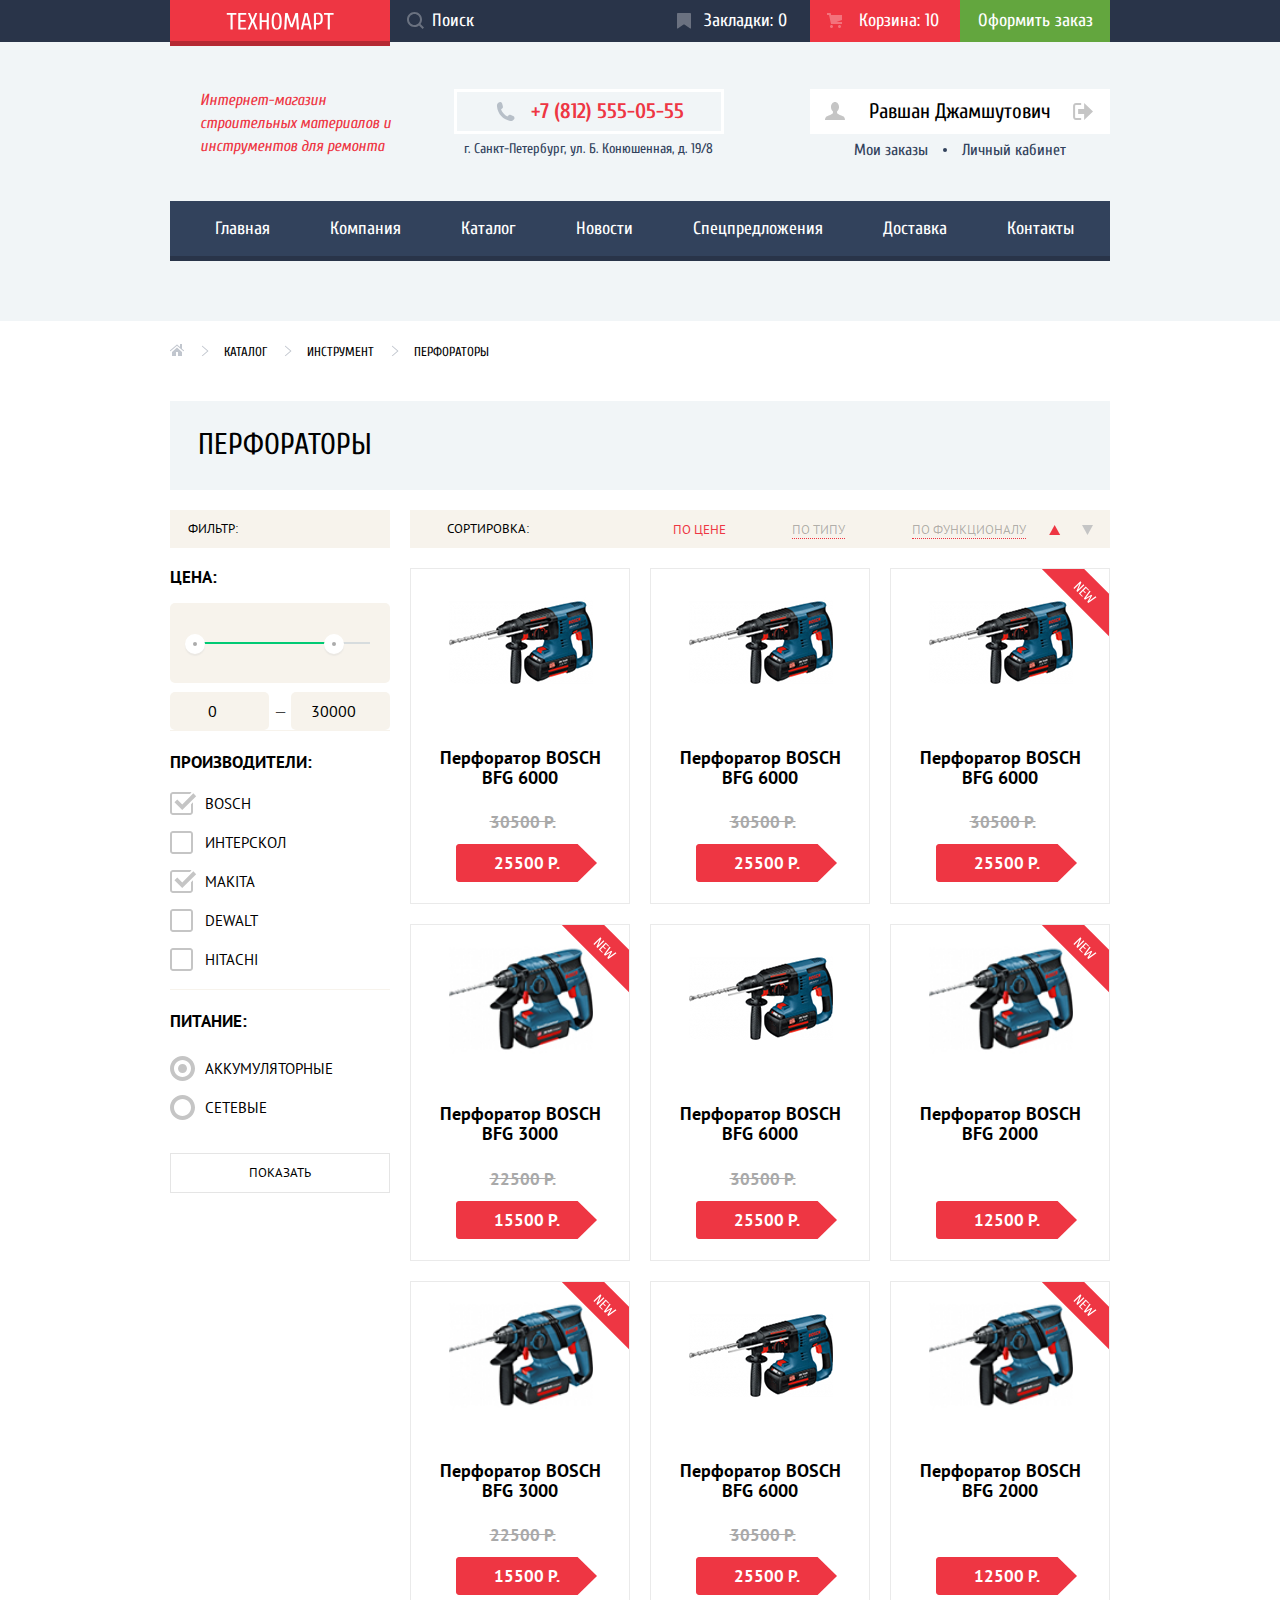
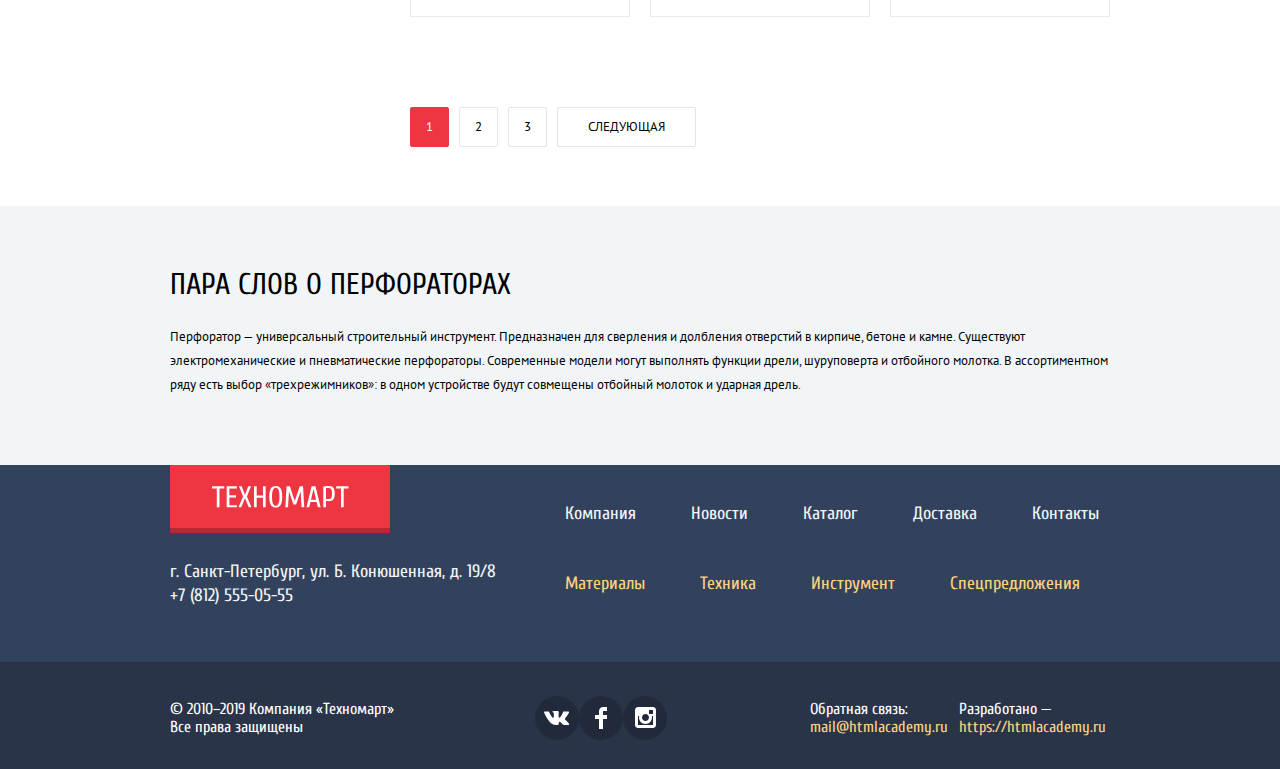
==== commit cfd7ed95: "Задание 8.14 (исправления)" ====
--- a/catalog.html
+++ b/catalog.html
@@ -7,18 +7,18 @@
     <link href="css/normalize.css" rel="stylesheet">
     <link href="css/style.css" rel="stylesheet">
   </head>
-  <body>
-    <header class="header-main"> <!--контейнер для шапки: серый фон-->
-      <div class="header-top"> <!--контейнер для верхней строки шапки: синий фон-->
-        <div class="container"> <!--центровщик верхней строки: ширина, позиция-->
-          <a class="header-logo">
-            <img src="img/content_logo-header.svg" width="108" height: "18">              
+  <body class="body body-catalog">
+    <header class="header-main">
+      <div class="header-top">
+        <div class="container">
+          <a class="header-logo" href="index.html">
+            <img src="img/content_logo-header.svg" width="108" height="18" alt="Техномарт">              
           </a>
           <form class="search" action="https://echo.htmlacademy.ru" method="get">
             <svg class="search-icon" width="17" height="17" viewBox="0 0 17 17" fill="none" xmlns="http://www.w3.org/2000/svg">
-              <path fill-rule="evenodd" clip-rule="evenodd" d="M13.458 12.044L17 15.586L15.586 17L12.044 13.458C10.782 14.421 9.21 15 7.5 15C3.35786 15 0 11.6421 0 7.5C0 3.35786 3.35786 0 7.5 0C11.6421 0 15 3.35786 15 7.5C15.0001 9.14309 14.4581 10.7403 13.458 12.044ZM7.5 2C4.467 2 2 4.467 2 7.5C2.00331 10.5362 4.4638 12.9967 7.5 13C10.532 13 13 10.532 13 7.5C13 4.467 10.532 2 7.5 2Z"/>
+              <path class="search-path" fill-rule="evenodd" clip-rule="evenodd" d="M13.458 12.044L17 15.586L15.586 17L12.044 13.458C10.782 14.421 9.21 15 7.5 15C3.35786 15 0 11.6421 0 7.5C0 3.35786 3.35786 0 7.5 0C11.6421 0 15 3.35786 15 7.5C15.0001 9.14309 14.4581 10.7403 13.458 12.044ZM7.5 2C4.467 2 2 4.467 2 7.5C2.00331 10.5362 4.4638 12.9967 7.5 13C10.532 13 13 10.532 13 7.5C13 4.467 10.532 2 7.5 2Z" fill="white"/>
             </svg>
-            <input type="text" placeholder="Поиск">
+            <input class="search-input" type="text" placeholder="Поиск">
           </form>
           <div class="header-buttons">
             <a href="" class="header-button bookmarks">Закладки: 0</a>
@@ -31,7 +31,7 @@
         <div class="header-bottom-usernav">
           <h1 class="header-about">Интернет-магазин строительных материалов и инструментов для ремонта</h1>
           <address class="header-address">
-            <a href="tel:+7 (812) 555-05-55">+7 (812) 555-05-55</a>
+            <a href="tel:+78125550555">+7 (812) 555-05-55</a>
             <p>г. Санкт-Петербург, ул. Б. Конюшенная, д. 19/8</p>
           </address>
           <div class="header-usernav-logged">
@@ -184,8 +184,8 @@
             </ul>
           </div>
           <ul class="item-cards-catalog list_no_pm"> <!--Карточки товаров-->
-            <li>
-              <article class="item-card">
+            <li class="item-card">
+              <article>
                 
                 <div class="card-img">
                   <img src="img/content_bosch-bfg-6000-thumbnail.jpg" width="144" height="128" alt="Bosch BFG 6000">
@@ -199,8 +199,8 @@
                 <span class="card-price">25500 Р.</span>
               </article>
             </li>
-            <li>
-              <article class="item-card">
+            <li class="item-card">
+              <article>
                 
                 <div class="card-img">
                   <img src="img/content_bosch-bfg-6000-thumbnail.jpg" width="144" height="128" alt="Bosch BFG 6000">
@@ -214,8 +214,8 @@
                 <span class="card-price">25500 Р.</span>
               </article>
             </li>
-            <li>
-              <article class="item-card">
+            <li class="item-card">
+              <article>
                 <span class="card-new" aria-label="Новинка"></span>
                 <div class="card-img">
                   <img src="img/content_bosch-bfg-6000-thumbnail.jpg" width="144" height="128" alt="Bosch BFG 6000">
@@ -229,8 +229,8 @@
                 <span class="card-price">25500 Р.</span>
               </article>
             </li>
-            <li>
-              <article class="item-card">
+            <li class="item-card">
+              <article>
                 <span class="card-new" aria-label="Новинка"></span>
                 <div class="card-img">
                   <img src="img/content_bosch-bfg-3000-thumbnail.jpg" width="144" height="128" alt="Bosch BFG 3000">
@@ -244,8 +244,8 @@
                 <span class="card-price">15500 Р.</span>
               </article>
             </li>
-            <li>
-              <article class="item-card">
+            <li class="item-card">
+              <article>
                 
                 <div class="card-img">
                   <img src="img/content_bosch-bfg-6000-thumbnail.jpg" width="144" height="128" alt="Bosch BFG 6000">
@@ -259,8 +259,8 @@
                 <span class="card-price">25500 Р.</span>
               </article>
             </li>
-            <li>
-              <article class="item-card">
+            <li class="item-card">
+              <article>
                 <span class="card-new" aria-label="Новинка"></span>
                 <div class="card-img">
                   <img src="img/content_bosch-bfg-2000-thumbnail.jpg" width="144" height="128" alt="Bosch BFG 2000">
@@ -274,8 +274,8 @@
                 <span class="card-price">12500 Р.</span>
               </article>
             </li>
-            <li>
-              <article class="item-card">
+            <li class="item-card">
+              <article>
                 <span class="card-new" aria-label="Новинка"></span>
                 <div class="card-img">
                   <img src="img/content_bosch-bfg-3000-thumbnail.jpg" width="144" height="128" alt="Bosch BFG 3000">
@@ -289,8 +289,8 @@
                 <span class="card-price">15500 Р.</span>
               </article>
             </li>
-            <li>
-              <article class="item-card">
+            <li class="item-card">
+              <article>
                 
                 <div class="card-img">
                   <img src="img/content_bosch-bfg-6000-thumbnail.jpg" width="144" height="128" alt="Bosch BFG 6000">
@@ -304,8 +304,8 @@
                 <span class="card-price">25500 Р.</span>
               </article>
             </li>
-            <li>
-              <article class="item-card">
+            <li class="item-card">
+              <article>
                 <span class="card-new" aria-label="Новинка"></span>
                 <div class="card-img">
                   <img src="img/content_bosch-bfg-2000-thumbnail.jpg" width="144" height="128" alt="Bosch BFG 2000">
@@ -350,7 +350,7 @@
           </ul>
         </div>
         <div class="footer-mid container">
-          <p>г. Санкт-Петербург, ул. Б. Конюшенная, д. 19/8<br>+7 (812) 555-05-55</p>
+          <p>г. Санкт-Петербург, ул. Б. Конюшенная, д. 19/8<br><a class="footer-phone" href="tel:+78125550555">+7 (812) 555-05-55</a></p>
           <ul class="promo-nav list_no_pm">
             <li><a href="">Материалы</a></li>
             <li><a href="">Техника</a></li>
@@ -393,6 +393,7 @@
       </div>
     </footer>
     <section class="modal modal-cart">
+      <h2 class="visually-hidden">Подтверждение добавления в корзину</h2>
       <p>Товар добавлен в корзину!</p>
       <div class="modal-cart-buttons">
         <button class="check" type="button">Оформить заказ</button>
@@ -400,5 +401,6 @@
       </div>
       <button class="modal-close" type="button" aria-label="Закрыть"></button>
     </section>
+  <script src="js/script.js"></script>
   </body>
 </html>
--- a/css/style.css
+++ b/css/style.css
@@ -34,6 +34,7 @@
     --divider: #444444;
     --form-background: #F4F4F4;
     --buttons-background: #F1F1F1;
+    --footer-gray: #F3F5F7;
 }
 
 
@@ -50,7 +51,7 @@
     margin: 0;
     padding: 0;
     background-color: var(--basic-white);
-    font-family: 'Cuprum', sans-serif;
+    font-family: 'Cuprum', Arial, sans-serif;
     font-style: normal;
     font-weight: normal;
     display: grid;
@@ -121,15 +122,18 @@
 
 .header-top {
     background-color: var(--basic-blue);
-    height: 42px;
+    min-height: 42px;
 }
 
 .header-top .container {
     display: flex;
-    width: 940px;
+    position: relative;
 }
 
 .header-logo {
+    position: absolute;
+    display: block;
+    width: 108px;
     background-color: var(--basic-red);
     padding: 12px 56px;
     box-shadow: inset 0px -5px 0px rgba(0, 0, 0, 0.24);
@@ -140,95 +144,113 @@
 }
 
 .search {
+    margin-left: 220px;
     position: relative;
-    width: 270px;
+    height: 42px;
 }
 
 .search-icon {
     position: absolute;
     top: 12px;
     left: 17px;
-    width: 17px;
-    height: 17px;
     opacity: 0.3;
 }
 
-.search-icon path {
-    fill: var(--basic-white);
-}
-
-.search input {
-    background-color: var(--basic-blue);
+.search-input {
+    width: 270px;
+    box-sizing: border-box;
     border: none;
     outline: none;
-    font-style: normal;
-    font-weight: normal;
+    background-color: inherit;
     font-size: 18px;
     line-height: 24px;
-    padding: 0;
     padding-top: 9px;
     padding-bottom: 9px;
     padding-left: 42px;
-    width: 228px;
-}
-
-.search input::placeholder {
-    color: var(--basic-white);
-    font-style: normal;
-    font-weight: normal;
-    font-size: 18px;
-    line-height: 24px;
-}
-
-.search:hover .search-icon {
-    opacity: 1;
-}
-
-.search input:focus {
-    color: var(--basic-black);
+}
+
+.search-input:focus {
+    border: none;
+    outline: none;
     background-color: var(--basic-white);
 }
 
-.search input:focus .search-icon path {
-    fill: var(--basic-red);
-    opacity: 1;
-}
-
-.header-buttons {
-    width: 450px;
-    height: 42px;
-    display: flex;
-}
-
-.header-button {
-    display: block;
-    position: relative;
-    font-style: normal;
-    font-weight: normal;
+.search:focus-within::after {
+    content: "";
+    position: absolute;
+    background-image: url("../img/decor_icon-search_red.svg");
+    background-position: 0 0;
+    background-repeat: no-repeat;
+    width: 17px;
+    height: 17px;
+    top: 12px;
+    left: 17px;
+
+}
+
+.search-input::placeholder {
     font-size: 18px;
     line-height: 24px;
     color: var(--basic-white);
+}
+
+.search:hover .search-icon {
+    opacity: 1;
+}
+
+
+.header-buttons {
+    width: 450px;
+    display: flex;
+    flex-wrap: wrap;
+}
+
+.header-button {
+    position: relative;
+    box-sizing: border-box;
+    min-width: 150px;
     padding-top: 9px;
     padding-bottom: 9px;
-    flex-grow: 1;
-}
-
-.bookmarks {
-    padding-left: 43px;
-    padding-right: 24px;
+    padding-left: 44px;
+    padding-right: 10px;
+
+    color: var(--basic-white);
+    font-size: 18px;
+    line-height: 24px;
 }
 
 .bookmarks::before {
     content: "";
     position: absolute;
+    background-image: url("../img/decor_icon_bookmarks.svg");
+    background-position: 0 0;
+    background-repeat: no-repeat;
     width: 14px;
     height: 16px;
-    background-image: url("../img/decor_icon_bookmarks.svg");
-    background-repeat: no-repeat;
-    background-position: 0 0;
     top: 13px;
-    left: 20px;
+    left: 17px;
     opacity: 0.3;
+}
+
+.cart {
+    padding-left: 49px;
+}
+
+.cart::before {
+    content: "";
+    position: absolute;
+    background-image: url("../img/decor_icon_cart.svg");
+    background-position: 0 0;
+    background-repeat: no-repeat;
+    width: 15px;
+    height: 15px;
+    top: 13px;
+    left: 17px;
+    opacity: 0.3;
+}
+
+.cart-used {
+    background-color: var(--basic-red);
 }
 
 .bookmarks:hover::before, .cart:hover::before {
@@ -236,40 +258,19 @@
 }
 
 .bookmarks:active, .cart:active {
+    color: rgba(255, 255, 255, 0.5);
     background-color: var(--header-button-active);
-    color: rgba(255, 255, 255, 0.5);
 }
 
 .bookmarks:active::before, .cart:active::before {
     opacity: 0.3;
 }
 
-.cart {
-    padding-left: 43px;
-    padding-right: 26px;
-}
-
-.cart::before {
-    content: "";
-    position: absolute;
-    width: 15px;
-    height: 15px;
-    background-image: url("../img/decor_icon_cart.svg");
-    background-repeat: no-repeat;
-    background-position: 0 0;
-    top: 13px;
-    left: 20px;
-    opacity: 0.3;
-}
-
-.header-top .cart-used {
-    background-color: var(--basic-red);
-}
-
 .checkout {
     background-color: var(--basic-green);
-    padding-left: 19px;
-    padding-right: 16px;
+    padding-left: 10px;
+    padding-right: 10px;
+    text-align: center;
 }
 
 .checkout:hover {
@@ -277,8 +278,8 @@
 }
 
 .checkout:active {
+    background-color: var(--basic-green);
     color: rgba(255, 255, 255, 0.5);
-    background-color: var(--basic-green);
 }
 
 .header-bottom {
@@ -345,17 +346,16 @@
 .header-usernav {
     display: flex;
     justify-content: flex-end;
+    align-items: center;
     width: 300px;
-    height: 45px;
-    
+    min-height: 45px;
 }
 
 .signin, .signup {
     display: block;
     box-sizing: border-box;
     color: var(--basic-black);
-    font-style: normal;
-    font-weight: normal;
+    
     font-size: 21px;
     line-height: 21px;
     background-color: var(--basic-white);
@@ -530,9 +530,12 @@
     flex-wrap: wrap;
     min-height: 60px;
     width: 940px;
-    justify-content: space-around;
-    flex-grow: 1;
-    align-items: center;
+    justify-content: flex-start;
+    margin: 0 15px;
+}
+
+.main-navigation li {
+    flex-basis: auto;
 }
 
 .main-navigation a {
@@ -542,10 +545,7 @@
     font-weight: normal;
     font-size: 18px;
     line-height: 24px;
-    padding-top: 16px;
-    padding-left: 30px;
-    padding-bottom: 16px;
-    padding-right: 30px;
+    padding: 16px 30px;
 }
 
 .main-navigation a:hover {
@@ -573,7 +573,7 @@
 .promo-advantages {
     display: grid;
     grid-template-columns: 1fr 1fr 1fr;
-    grid-template-rows: 123px 123px 123px;
+    grid-template-rows: 1fr 1fr 1fr;
     gap: 20px;
 }
 
@@ -584,7 +584,7 @@
 
 .promo-advantages li {
     position: relative;
-
+    min-height: 123px;
 }
 
 .card-new::after {
@@ -609,10 +609,12 @@
     margin: 0;
     margin-top: 20px;
     margin-left: 23px;
-    margin-bottom: 14px;
+    padding-bottom: 73px;
+    max-width: 180px;
 }
 
 .promo-link {
+    box-sizing: border-box;
     display: block;
     position: absolute;
     bottom: 21px;
@@ -624,9 +626,12 @@
     font-size: 14px;
     line-height: 18px;
     background-color: rgba(255, 255, 255, 0.3);
-    width: 135px;
-    height: 28px;
+    min-width: 135px;
+    max-width: 180px;
     padding-top: 10px;
+    padding-bottom: 10px;
+    padding-left: 20px;
+    padding-right: 20px;
     text-align: center;
 }
 
@@ -748,9 +753,19 @@
     right: 20px;
 }
 
-.promo-slider {
-    background-repeat: no-repeat;
-    background-position: 0 0;
+.promo-slider-list li {
+    min-height: 266px;
+}
+
+.promo-slider-item {
+    display: none;
+    width: 620px;
+    margin: 0;
+    padding: 0;
+}
+
+.promo-slide-current {
+    display: block;
 }
 
 .slider-perf {
@@ -763,19 +778,11 @@
     background-image: url("../img/background_promo-men-toys-drills.jpg");
 }
 
-.promo-slide {
-    display: none;
-}
-
-.promo-slide-current {
-    display: block;
-}
-
 .promo-slider-item h3 {
     margin: 0;
     padding: 0;
-    margin-top: 23px;
-    margin-left: 24px;
+    padding-top: 23px;
+    padding-left: 24px;
     font-style: normal;
     font-weight: bold;
     font-size: 36px;
@@ -786,14 +793,50 @@
 .promo-slider-item p {
     margin: 0;
     padding: 0;
-    margin-top: 5px;
-    margin-left: 24px;
+    padding-top: 5px;
+    padding-left: 24px;
     font-style: normal;
     font-weight: normal;
     font-size: 18px;
     line-height: 24px;
     color: var(--basic-white);
 }
+
+.promo-slider-buttons {
+    position: absolute;
+    bottom: 36px;
+    left: 50%;
+    transform: translate(-50%, 0);
+}
+
+.promo-slider-round-button {
+    position: relative;
+    width: 10px;
+    height: 10px;
+    cursor: pointer;
+    margin: 0;
+    padding: 0;
+    border: 0;
+    border-radius: 50%;
+    background-color: var(--basic-white);
+}
+
+.promo-button-current::after {
+    content: "";
+    position: absolute;
+    width: 6px;
+    height: 6px;
+    left: 2px;
+    top: 2px;
+    border-radius: 50%;
+    background-color: var(--basic-red);
+}
+
+.promo-slider-round-button:not(:last-child) {
+    margin-right: 10px;
+}
+
+
 
 
 /* Popular items */
@@ -826,10 +869,11 @@
     text-align: center;
 }
 
-.item-cards-main {
+.item-cards-main, .item-cards-catalog {
     display: flex;
     flex-wrap: wrap;
     justify-content: flex-start;
+    align-items: stretch;
     padding: 0;
     margin: 0;
     margin-top: 20px;
@@ -847,7 +891,7 @@
     margin-bottom: 20px;
 }
 
-.item-cards-main li:nth-child(4n) .item-card {
+.item-cards-main li:nth-child(4n) {
     margin-right: 0;
 }
 
@@ -940,11 +984,12 @@
 
 .card-img img {
     display: inline-block;
+    vertical-align: center;
     object-fit: contain;
 }
 
 .card-name {
-    font-family: 'PT Sans', sans-serif;
+    font-family: 'PT Sans', Arial, sans-serif;
     font-style: normal;
     font-weight: bold;
     font-size: 18px;
@@ -955,34 +1000,38 @@
     margin-left: auto;
     margin-right: auto;
     margin-top: 9px;
-    margin-bottom: 8px;
+    padding-bottom: 97px;
 }
 
 .card-original-price {
-    display: block;
-    margin-left: auto;
-    margin-right: auto;
+    box-sizing: border-box;
+    display: block;
+    position: absolute;
+    bottom: 72px;
     color: var(--basic-grey-price);
-    font-family: 'PT Sans', sans-serif;
+    font-family: 'PT Sans', Arial, sans-serif;
     font-style: normal;
     font-weight: bold;
     font-size: 17px;
     line-height: 18px;
-    text-align: center;
     text-decoration-line: line-through;
     text-transform: uppercase;
+    text-align: center;
+    width: 141px;
+    left: 41px;
 }
 
 .card-price {
     display: block;
-    height: 28px;
+    box-sizing: border-box;
+    height: 38px;
     width: 141px;
     padding-top: 10px;
     position: absolute;
     bottom: 21px;
     left: 45px;
     color: var(--basic-white);
-    font-family: 'PT Sans', sans-serif;
+    font-family: 'PT Sans', Arial, sans-serif;
     font-style: normal;
     font-weight: bold;
     font-size: 17px;
@@ -1100,7 +1149,7 @@
 }
 
 .services-block p {
-    font-family: 'PT Sans', sans-serif;
+    font-family: 'PT Sans', Arial, sans-serif;
     font-style: normal;
     font-weight: normal;
     font-size: 13px;
@@ -1138,7 +1187,7 @@
     width: 240px;
     height: 61px;
     color: var(--basic-white);
-    font-family: 'Cuprum', sans-serif;
+    font-family: 'Cuprum', Arial, sans-serif;
     font-style: normal;
     font-weight: bold;
     font-size: 21px;
@@ -1186,6 +1235,10 @@
     position: relative;
 }
 
+.service-detail {
+    display: none;
+}
+
 .service-delivery:after {
     position: absolute;
     content: "";
@@ -1224,12 +1277,16 @@
 
 .service-credit .red_button {
     margin-top: 27px;
+    margin-bottom: 10px;
     width: 195px;
     padding-top: 10px;
     padding-bottom: 10px;
     text-align: center;
 }
 
+.service-active {
+    display: block;
+}
 
 
 .about-contacts-block {
@@ -1260,7 +1317,7 @@
 
 .about-contacts-block p {
     margin-top: 24px;
-    font-family: 'PT Sans', sans-serif;
+    font-family: 'PT Sans', Arial, sans-serif;
     font-style: normal;
     font-weight: normal;
     font-size: 13px;
@@ -1333,14 +1390,19 @@
 
 .second-nav {
     display: flex;
-    justify-content: flex-end;
+    flex-wrap: wrap;
+    justify-content: flex-start;
     margin-top: 37px;
+    width: 600px;
+}
+
+.second-nav li {
+    margin-left: 55px;
 }
 
 
 .second-nav a {
     display: block;
-    margin-left: 60px;
     color: var(--basic-background);
     font-style: normal;
     font-weight: normal;
@@ -1366,7 +1428,7 @@
     font-weight: normal;
     font-size: 18px;
     line-height: 24px;
-    color: var(--basic-background);
+    color: var(--footer-gray);
 }
 
 .footer-mid {
@@ -1378,13 +1440,18 @@
 
 .promo-nav {
     display: flex;
-    justify-content: flex-end;
+    flex-wrap: wrap;
+    justify-content: flex-start;
     align-content: flex-start;
+    width: 600px;
+}
+
+.promo-nav li {
+    margin-left: 55px;
 }
 
 .promo-nav a {
     display: block;
-    margin-left: 60px;
     color: var(--special-yellowlight);
     font-style: normal;
     font-weight: normal;
@@ -1426,7 +1493,7 @@
 .social-feedback {
     display: flex;
     flex-wrap: wrap;
-    justify-content: space-between;
+    justify-content: flex-start;
     width: 137px;
     margin: 0 auto;
     padding: 0;
@@ -1489,10 +1556,7 @@
 
 }
 
-.item-cards-catalog {
-    display: flex;
-    flex-wrap: wrap;
-}
+
 
 .catalog-section .popular-header {
     grid-column: 1 / -1;
@@ -1535,7 +1599,7 @@
 .sort {
     display: flex;
     justify-content: space-between;
-    font-family: 'PT Sans', sans-serif;
+    font-family: 'PT Sans', Arial, sans-serif;
     padding-left: 19px;
     padding-right: 17px;
     background-color: var(--sort-grey);
@@ -1543,7 +1607,7 @@
     text-transform: uppercase;
 }
 
-.item-cards-catalog li:nth-child(3n) .item-card {
+.item-cards-catalog li:nth-child(3n) {
     margin-right: 0;
 }
 
@@ -1594,9 +1658,8 @@
 }
 
 
-
 .filters h4, .sort h4 {
-    font-family: 'PT Sans', sans-serif;
+    font-family: 'PT Sans', Arial, sans-serif;
     padding: 0;
     margin: 0;
     font-style: normal;
@@ -1613,7 +1676,7 @@
 }
 
 .filter-form {
-    font-family: 'PT Sans', sans-serif;
+    font-family: 'PT Sans', Arial, sans-serif;
     color: var(--basic-black);
     
 }
@@ -1693,13 +1756,13 @@
     border: none;
     border-radius: 5px;
     background: var(--sort-grey);
-    font-family: "PT Sans", sans-serif;
+    font-family: "PT Sans", Arial, sans-serif;
     font-size: inherit;
     text-align: center;
 }
 
 .price-controls span {
-    font-family: 'PT Sans', sans-serif;
+    font-family: 'PT Sans', Arial, sans-serif;
     font-style: normal;
     font-weight: normal;
     font-size: 16px;
@@ -1844,7 +1907,7 @@
 
 .filters-button {
     text-align: center;
-    font-family: "PT Sans", sans-serif;
+    font-family: "PT Sans", Arial, sans-serif;
     font-style: normal;
     font-weight: normal;
     font-size: 13px;
@@ -1863,7 +1926,7 @@
     flex-wrap: wrap;
     text-transform: uppercase;
     color: basic-black;
-    font-family: "PT Sans", sans-serif;
+    font-family: "PT Sans", Arial, sans-serif;
     font-style: normal;
     font-weight: normal;
     font-size: 13px;
@@ -1924,7 +1987,7 @@
 .perf-about p {
     margin: 0;
     padding: 0;
-    font-family: "PT Sans", sans-serif;
+    font-family: "PT Sans", Arial, sans-serif;
     font-style: normal;
     font-weight: normal;
     font-size: 13px;
@@ -1933,6 +1996,21 @@
 
 
 /* Modal */
+
+@keyframes bounce {
+    0% { transform: translateY(-2000px); }
+    70% { transform: translateY(30px); }
+    90% { transform: translateY(-10px); }
+    100% { transform: translateY(0); }
+}
+
+@keyframes shake {
+    0%, 100% { transform: translateX(0); }
+    10%, 30%, 50%, 70%, 90% { transform: translateX(-10px); }
+    20%, 40%, 60%, 80% { transform: translateX(10px); }
+}
+
+
 
 .modal {
     /*display: none;*/
@@ -1983,7 +2061,7 @@
 
 .modal-feedback label {
     display: block;
-    font-family: "Cuprum", sans-serif;
+    font-family: "Cuprum", Arial, sans-serif;
     font-style: normal;
     font-weight: normal;
     font-size: 18px;
@@ -1992,7 +2070,7 @@
 }
 
 .modal-feedback input::placeholder, .modal-feedback textarea::placeholder {
-    font-family: "PT Sans", sans-serif;
+    font-family: "PT Sans", Arial, sans-serif;
     font-style: normal;
     font-weight: normal;
     font-size: 13px;
@@ -2002,6 +2080,7 @@
 
 .half-width {
     display: inline-block;
+    vertical-align: center;
     margin-bottom: 20px;
 }
 
@@ -2091,6 +2170,17 @@
     border: none;
 }
 
+.modal-show {
+    display: block;
+    animation-name: bounce;
+    animation-duration: 0.6s
+}
+
+.modal-error {
+    animation-name: shake;
+    animation-duration: 0.6s;
+}
+
 .check {
     margin-right: 10px;
     background-color: var(--basic-red);
@@ -2100,4 +2190,8 @@
 .continue {
     background-color: var(--basic-white);
     color: var(--basic-black);
+}
+
+.footer-phone {
+    color: var(--footer-gray);
 }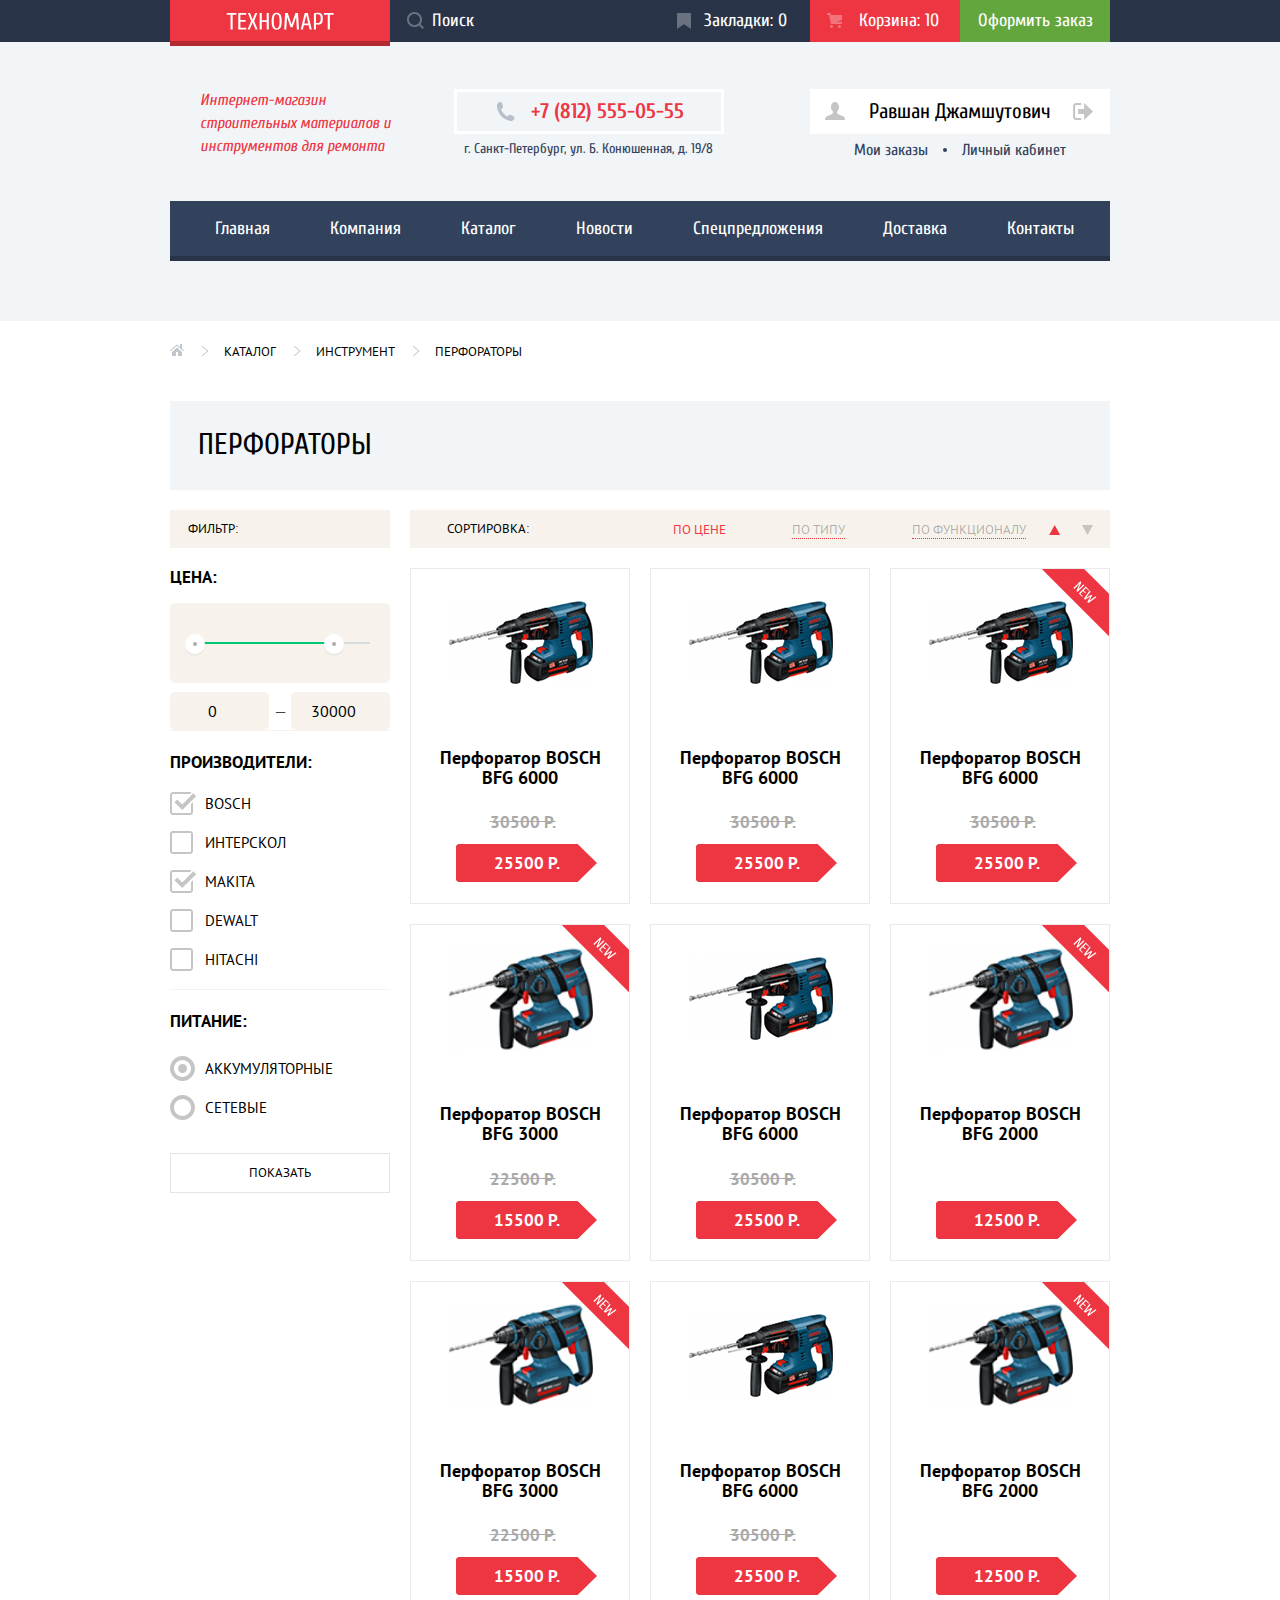
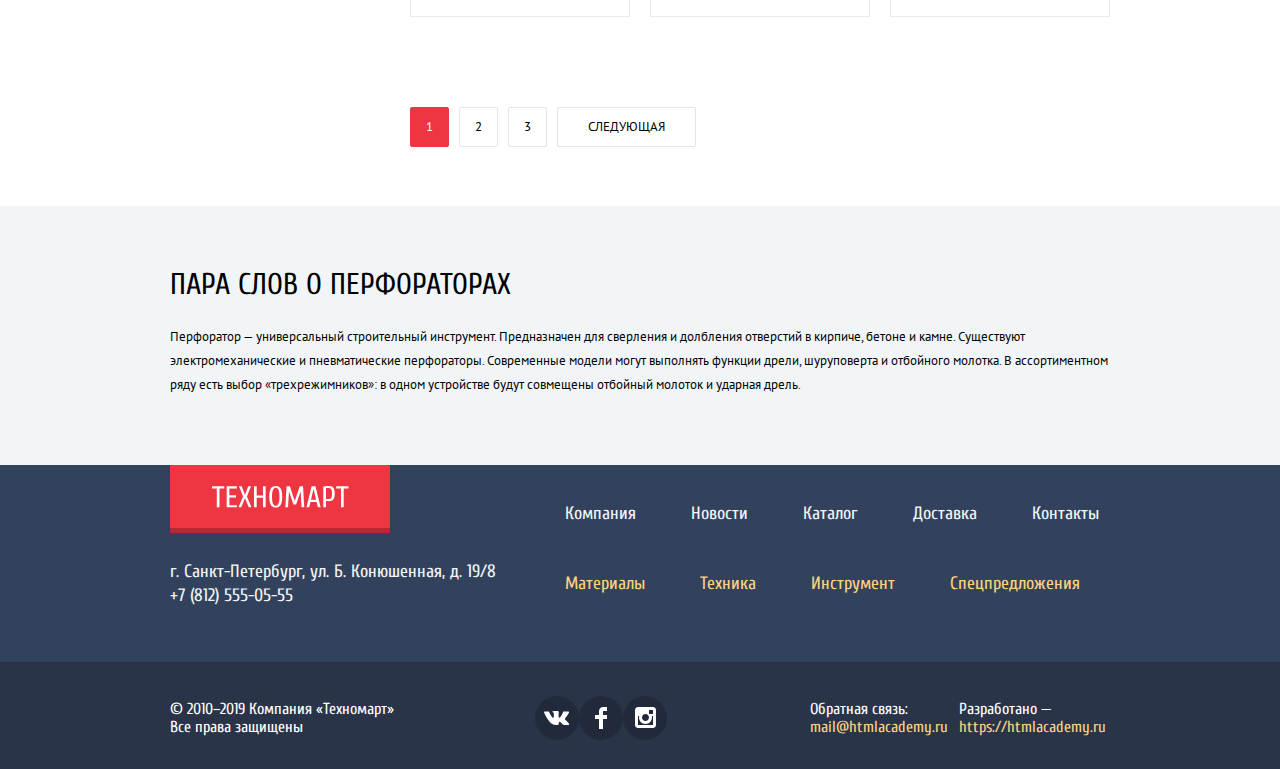
==== commit 1ba647a4: "и снова" ====
--- a/catalog.html
+++ b/catalog.html
@@ -5,7 +5,7 @@
     <title>HTML Academy: Техномарт, главная страница</title>
     <link href="https://fonts.googleapis.com/css2?family=Cuprum:wght@400;700&family=PT+Sans:wght@400;700&display=swap" rel="stylesheet">
     <link href="css/normalize.css" rel="stylesheet">
-    <link href="css/style.css" rel="stylesheet">
+    <link href="css/style-min.css" rel="stylesheet">
   </head>
   <body class="body body-catalog">
     <header class="header-main">
@@ -15,10 +15,11 @@
             <img src="img/content_logo-header.svg" width="108" height="18" alt="Техномарт">              
           </a>
           <form class="search" action="https://echo.htmlacademy.ru" method="get">
+            <input class="search-input" id="searchinput" type="text" placeholder="Поиск">
             <svg class="search-icon" width="17" height="17" viewBox="0 0 17 17" fill="none" xmlns="http://www.w3.org/2000/svg">
-              <path class="search-path" fill-rule="evenodd" clip-rule="evenodd" d="M13.458 12.044L17 15.586L15.586 17L12.044 13.458C10.782 14.421 9.21 15 7.5 15C3.35786 15 0 11.6421 0 7.5C0 3.35786 3.35786 0 7.5 0C11.6421 0 15 3.35786 15 7.5C15.0001 9.14309 14.4581 10.7403 13.458 12.044ZM7.5 2C4.467 2 2 4.467 2 7.5C2.00331 10.5362 4.4638 12.9967 7.5 13C10.532 13 13 10.532 13 7.5C13 4.467 10.532 2 7.5 2Z" fill="white"/>
+              <path class="search-path" fill-rule="evenodd" clip-rule="evenodd" d="M13.458 12.044L17 15.586L15.586 17L12.044 13.458C10.782 14.421 9.21 15 7.5 15C3.35786 15 0 11.6421 0 7.5C0 3.35786 3.35786 0 7.5 0C11.6421 0 15 3.35786 15 7.5C15.0001 9.14309 14.4581 10.7403 13.458 12.044ZM7.5 2C4.467 2 2 4.467 2 7.5C2.00331 10.5362 4.4638 12.9967 7.5 13C10.532 13 13 10.532 13 7.5C13 4.467 10.532 2 7.5 2Z"/>
             </svg>
-            <input class="search-input" type="text" placeholder="Поиск">
+            <label class="visually-hidden" for="searchinput">Поиск</label>
           </form>
           <div class="header-buttons">
             <a href="" class="header-button bookmarks">Закладки: 0</a>
@@ -364,21 +365,21 @@
           <p class="footer-copyright">© 2010–2019 Компания «Техномарт» Все права защищены</p>
           <ul class="social-feedback list_no_pm">
             <li>
-              <a href="" aria-label="Вконтакте">
+              <a href="https://vk.com/htmlacademy" aria-label="Вконтакте">
                 <svg width="26" height="15" viewBox="0 0 26 15" fill="none" xmlns="http://www.w3.org/2000/svg">
                   <path d="M15.5403 11.7281C16.4609 11.4384 17.6396 13.6406 18.8943 14.4834C19.8361 15.1219 20.5573 14.9841 20.5573 14.9841L23.9017 14.9372C23.9017 14.9372 25.6495 14.8322 24.8233 13.4803C24.7549 13.3678 24.3389 12.4781 22.334 10.6472C20.2376 8.73186 20.5217 9.04218 23.0456 5.73093C24.5835 3.71249 25.1988 2.47968 25.0062 1.95468C24.8213 1.44936 23.6918 1.58061 23.6918 1.58061L19.9237 1.60593C19.5568 1.60686 19.2458 1.71749 19.1042 2.08874C19.1013 2.09249 18.5062 3.65061 17.7127 4.9753C16.0362 7.77749 15.367 7.92655 15.0896 7.75124C14.4531 7.3453 14.6139 6.1228 14.6139 5.25374C14.6139 2.5378 15.0299 1.4053 13.7993 1.1128C13.3881 1.0153 13.0876 0.951552 12.039 0.942177C10.6985 0.922489 9.5603 0.942177 8.91511 1.25061C8.4866 1.45968 8.15822 1.91811 8.35756 1.94436C8.60793 1.97718 9.16934 2.09436 9.46978 2.49374C9.85593 3.01124 9.84437 4.17093 9.84437 4.17093C9.84437 4.17093 10.0649 7.36874 9.32437 7.7653C8.81593 8.03718 8.12067 7.48218 6.62519 4.9378C5.86156 3.63655 5.28474 2.19843 5.28474 2.19843C5.28474 2.19843 5.17304 1.93124 4.97082 1.78499C4.73008 1.61155 4.39304 1.55624 4.39304 1.55624L0.816594 1.57874C0.816594 1.57874 0.279261 1.59374 0.0818532 1.82436C-0.0934061 2.02874 0.0674088 2.45061 0.0674088 2.45061C0.0674088 2.45061 2.86867 8.90155 6.04067 12.1509C8.94882 15.1341 12.2537 14.9362 12.2537 14.9362H13.7511C13.7511 14.9362 14.2027 14.8856 14.4339 14.6437C14.6496 14.4187 14.6399 13.9959 14.6399 13.9959C14.6399 13.9959 14.6101 12.0187 15.5403 11.7281Z" fill="white"/>
                 </svg>
               </a>
             </li>
             <li>
-              <a href="" aria-label="Фейсбук">
+              <a href="https://www.facebook.com/htmlacademy/" aria-label="Фейсбук">
                 <svg width="12" height="22" viewBox="0 0 12 22" fill="none" xmlns="http://www.w3.org/2000/svg">
                   <path d="M12 4V0H8C5.79086 0 4 1.79086 4 4V8H0V12H4V22H8V12H12V8H8V4H12Z" fill="white"/>
                 </svg>  
               </a>
             </li>
             <li>
-              <a href="" aria-label="Инстаграм">
+              <a href="https://www.instagram.com/htmlacademy/?hl=ru" aria-label="Инстаграм">
                 <svg width="21" height="21" viewBox="0 0 21 21" fill="none" xmlns="http://www.w3.org/2000/svg">
                   <path fill-rule="evenodd" clip-rule="evenodd" d="M3 0H18C19.65 0 21 1.35 21 3V18C21 19.65 19.65 21 18 21H3C1.35 21 0 19.65 0 18V3C0 1.35 1.35 0 3 0ZM14 10.5C14 8.57 12.43 7 10.5 7C8.57 7 7 8.57 7 10.5C7 12.43 8.57 14 10.5 14C12.43 14 14 12.43 14 10.5ZM3 18V9H4.181C4.0626 9.49127 4.00186 9.99467 4 10.5C4 14.0899 6.91015 17 10.5 17C14.0899 17 17 14.0899 17 10.5C16.9986 9.99464 16.9379 9.49118 16.819 9H18V18H3ZM14 7H18V3H14V7Z" fill="white"/>
                 </svg>
@@ -401,6 +402,6 @@
       </div>
       <button class="modal-close" type="button" aria-label="Закрыть"></button>
     </section>
-  <script src="js/script.js"></script>
+  <script src="js/script-min.js"></script>
   </body>
 </html>
--- a/css/style-min.css
+++ b/css/style-min.css
@@ -0,0 +1 @@
+:root{--basic-red:#EE3643;--basic-green:#63A63E;--basic-grey:#3D546F;--basic-greylight:#C5C5C5;--basic-grey-price:#A9A9A9;--basic-greylight-popular:#F9F5F0;--basic-greylight-border:#E5E5E5;--basic-background:#F1F5F7;--basic-white:#FFFFFF;--basic-blue:#293449;--basic-black:#000000;--sort-grey:#F7F3EC;--blue:#32425C;--special-yellow:#FFBF47;--special-yellow-2:#FFC047;--special-blue:#3BBCE3;--special-lilac:#DC91D8;--special-greenlight:#8ED78F;--special-yellowlight:#FFD180;--success:#5FBB2D;--active-green:#518534;--warning:#FFBF47;--error:#BA2732;--header-button-active:#161D29;--main-navigation-active:#1D2739;--red-button-hover:#CA2C37;--gray-card-border:#EAEAEA;--button-shadowblue:#405069;--social-background:#212A3A;--scale-background:#D7DCDE;--scale-active:#00CA74;--toggle-color:#ABABAB;--divider:#444444;--form-background:#F4F4F4;--buttons-background:#F1F1F1;--footer-gray:#F3F5F7;--shadow-black:rgba(0, 0, 0, 0.24);--halfwhite:rgba(255, 255, 255, 0.5);--glasswhite:rgba(255, 255, 255, 0.3);--hover-link:rgba(197, 197, 197, 0.3);--active-link:rgba(169, 169, 169, 0.3);--smoky-black:rgba(0, 0, 0, 0.15);--dark-black:rgba(0, 0, 0, 0.3);--toggle-shadow:rgba(207, 207, 207, 0.3)}html{height:100%}body{min-width:960px;min-height:100%;margin:0;padding:0;background-color:var(--basic-white);font-family:Cuprum,Arial,sans-serif;font-style:normal;font-weight:400;display:grid;grid-template-rows:min-content 1fr min-content;align-content:start}a{text-decoration:none}.container{width:940px;margin:0 auto;padding:0 10px}.list_no_pm{padding:0;margin:0;list-style-type:none}.visually-hidden:not(:focus):not(:active),input[type=checkbox].visually-hidden,input[type=radio].visually-hidden{position:absolute;width:1px;height:1px;margin:-1px;border:0;padding:0;white-space:nowrap;clip-path:inset(100%);clip:rect(0 0 0 0);overflow:hidden}.red_button{display:block;padding-top:11px;padding-bottom:9px;color:var(--basic-white);background-color:var(--basic-red);text-transform:uppercase;font-style:normal;font-weight:400;font-size:14px;line-height:18px}.red_button:hover{background-color:var(--red-button-hover)}.red_button:active{background-color:var(--error)}.header-main{background-color:var(--basic-background)}.header-top{background-color:var(--basic-blue);min-height:42px}.header-top .container{display:flex;position:relative}.header-logo{position:absolute;display:block;width:108px;background-color:var(--basic-red);padding:12px 56px;box-shadow:inset 0 -5px 0 var(--shadow-black)}.header-logo:active{background-color:var(--error)}.search{margin-left:220px;position:relative;height:42px}.search-icon{position:absolute;top:12px;left:17px;opacity:.3;fill:var(--basic-white)}.search-input{width:270px;box-sizing:border-box;border:none;outline:0;background-color:inherit;font-size:18px;line-height:24px;padding-top:9px;padding-bottom:9px;padding-left:42px}.search-input:focus{border:none;outline:0;background-color:var(--basic-white)}.search-input:focus+svg{fill:var(--basic-red)}.search-input::placeholder{font-size:18px;line-height:24px;color:var(--basic-white)}.search:hover .search-icon{opacity:1}.header-buttons{width:450px;display:flex;flex-wrap:wrap}.header-button{position:relative;box-sizing:border-box;min-width:150px;padding-top:9px;padding-bottom:9px;padding-left:44px;padding-right:10px;color:var(--basic-white);font-size:18px;line-height:24px}.bookmarks::before{content:"";position:absolute;background-image:url(../img/decor_icon_bookmarks.svg);background-position:0 0;background-repeat:no-repeat;width:14px;height:16px;top:13px;left:17px;opacity:.3}.cart{padding-left:49px}.cart::before{content:"";position:absolute;background-image:url(../img/decor_icon_cart.svg);background-position:0 0;background-repeat:no-repeat;width:15px;height:15px;top:13px;left:17px;opacity:.3}.cart-used{background-color:var(--basic-red)}.bookmarks:hover::before,.cart:hover::before{opacity:1}.bookmarks:active,.cart:active{color:var(--halfwhite);background-color:var(--header-button-active)}.bookmarks:active::before,.cart:active::before{opacity:.3}.checkout{background-color:var(--basic-green);padding-left:10px;padding-right:10px;text-align:center}.checkout:hover{background-color:var(--success)}.checkout:active{background-color:var(--basic-green);color:var(--halfwhite)}.header-bottom{padding-top:47px;padding-bottom:60px}.header-about{width:197px;margin:0;padding:0;font-style:italic;font-weight:400;font-size:16px;line-height:23px;color:var(--basic-red);padding-left:30px}.header-address{width:300px}.header-address a{display:block;width:270px;height:45px;position:relative;color:var(--basic-red);font-style:normal;font-weight:700;font-size:21px;line-height:30px;padding-top:4px;padding-left:74px;border:3px solid #fff;box-sizing:border-box}.header-address a::before{content:"";position:absolute;width:19px;height:19px;background-image:url(../img/decor_icon_phone.svg);background-repeat:no-repeat;background-position:0 0;top:10px;left:39px}.header-address p{margin:0;padding:0;margin-top:3px;margin-left:10px;font-style:normal;font-weight:400;font-size:14px;line-height:24px;color:var(--blue)}.header-usernav{display:flex;justify-content:flex-end;align-items:center;width:300px;min-height:45px}.signin,.signup{display:block;box-sizing:border-box;color:var(--basic-black);font-size:21px;line-height:21px;background-color:var(--basic-white);padding-top:12px;padding-bottom:12px}.signin{position:relative;padding-left:45px;padding-right:27px;margin-right:10px}.signin::before{content:"";position:absolute;width:20px;height:17px;background-image:url(../img/decor_icon_login.svg);background-repeat:no-repeat;background-position:0 0;top:14px;left:19px;opacity:1}.signin:hover,.signup:hover{color:var(--basic-red)}.signin:hover::before{content:"";position:absolute;width:20px;height:17px;background-image:url(../img/decor_icon_login-hover.svg);background-repeat:no-repeat;background-position:0 0;top:14px;left:19px;opacity:1}.signin:active::before{content:"";position:absolute;width:20px;height:17px;background-image:url(../img/decor_icon_login.svg);background-repeat:no-repeat;background-position:0 0;top:14px;left:19px;opacity:1}.signup{padding-left:24px;padding-right:24px}.signin:active,.signup:active{color:var(--basic-greylight)}.header-bottom-usernav{display:flex;justify-content:space-between}.logged-name{width:300px;position:relative}.usernav-name{display:block;font-style:normal;font-weight:400;font-size:21px;line-height:21px;text-align:center;color:var(--basic-black);background-color:var(--basic-white);padding:12px 56px}.logout{position:absolute;display:block;top:14px;right:17px;border:none;outline:0;width:20px;height:17px}.logout:hover path{fill:var(--basic-grey)}.logout:active path{fill:var(--basic-greylight)}.usernav-profile-icon{position:absolute;display:block;top:13px;left:15px;width:20px;height:18px}.usernav-profile-icon:hover path{fill:var(--basic-grey)}.usernav-profile-icon:active path{fill:var(--basic-greylight)}.usernav-name:active{color:var(--basic-greylight)}.profile{margin-top:7px;display:flex;justify-content:center}.profile a{display:block;font-style:normal;font-weight:400;font-size:16px;line-height:18px;color:var(--blue)}.profile a:hover{color:var(--basic-red)}.profile a:active{color:var(--basic-greylight)}.profile-circle{width:4px;height:4px;border-radius:100%;background-color:var(--blue);margin-top:7px;margin-left:15px;margin-right:15px}.main-navigation{background-color:var(--blue);box-shadow:inset 0 -5px 0 #293449;margin-top:40px}.main-navigation .list_no_pm{display:flex;flex-wrap:wrap;min-height:60px;width:940px;justify-content:flex-start;margin:0 15px}.main-navigation li{flex-basis:auto}.main-navigation a{display:block;color:var(--basic-white);font-style:normal;font-weight:400;font-size:18px;line-height:24px;padding:16px 30px}.main-navigation a:hover{background-color:var(--basic-blue)}.main-navigation a:active{background-color:var(--main-navigation-active);color:var(--halfwhite)}.promo-block{padding-top:59px;padding-bottom:59px}.promo-advantages{display:grid;grid-template-columns:1fr 1fr 1fr;grid-template-rows:1fr 1fr 1fr;gap:20px}.promo-slider{grid-column:1/3;grid-row:2/4}.promo-advantages li{position:relative;min-height:123px}.card-new::after{content:"";position:absolute;width:70px;height:70px;background-image:url(../img/decor_icon_new.svg);background-repeat:no-repeat;background-position:0 0;top:0;right:0}.promo-advantages h3{color:var(--basic-white);font-style:normal;font-weight:700;font-size:24px;line-height:30px;padding:0;margin:0;margin-top:20px;margin-left:23px;padding-bottom:73px;max-width:180px}.promo-link{box-sizing:border-box;display:block;position:absolute;bottom:21px;left:23px;color:var(--basic-white);text-transform:uppercase;font-style:normal;font-weight:400;font-size:14px;line-height:18px;background-color:var(--glasswhite);min-width:135px;max-width:180px;padding-top:10px;padding-bottom:10px;padding-left:20px;padding-right:20px;text-align:center}.promo-link:hover{background-color:var(--hover-link)}.promo-link:active{background-color:var(--active-link)}.promo-materials{background-color:var(--special-yellow)}.promo-materials::after{content:"";position:absolute;width:44px;height:65px;background-image:url(../img/decor_promo-bucket.svg);background-repeat:no-repeat;background-position:0 0;top:31px;right:43px}.promo-instruments{background-color:var(--special-blue)}.promo-instruments::after{content:"";position:absolute;width:75px;height:61px;background-image:url(../img/decor_promo-drill.svg);background-repeat:no-repeat;background-position:0 0;top:34px;right:31px}.promo-tech{background-color:var(--special-lilac)}.promo-tech::after{content:"";position:absolute;width:78px;height:62px;background-image:url(../img/decor_promo-tracktor.svg);background-repeat:no-repeat;background-position:0 0;top:31px;right:31px}.promo-discounts{background-color:var(--special-greenlight)}.promo-discounts::after{content:"";position:absolute;width:59px;height:72px;background-image:url(../img/decor_promo-cart.svg);background-repeat:no-repeat;background-position:0 0;top:26px;right:45px}.promo-delivery{background-color:var(--special-yellow-2)}.promo-delivery::after{content:"";position:absolute;width:78px;height:63px;background-image:url(../img/decor_promo-van.svg);background-repeat:no-repeat;background-position:0 0;top:32px;right:31px}.promo-slider .red_button{padding-left:46px;padding-right:46px;position:absolute;bottom:27px;left:24px}.promo-slider-controls{position:absolute;background-color:transparent;width:22px;height:40px;border:none;cursor:pointer}.slide-previous{background-image:url(../img/decor_icon_left.svg);bottom:104px;left:24px}.slide-next{background-image:url(../img/decor_icon_left.svg);transform:rotate(180deg);bottom:104px;right:20px}.promo-slider-list li{min-height:266px}.promo-slider-item{display:none;width:620px;margin:0;padding:0}.promo-slide-current{display:block}.slider-perf{background-color:var(--basic-black);background-image:url(../img/background_promo-men-toys-perf.jpg)}.slider-drill{background-color:var(--basic-black);background-image:url(../img/background_promo-men-toys-drills.jpg)}.promo-slider-item h3{margin:0;padding:0;padding-top:23px;padding-left:24px;font-style:normal;font-weight:700;font-size:36px;line-height:36px;text-transform:uppercase}.promo-slider-item p{margin:0;padding:0;padding-top:5px;padding-left:24px;font-style:normal;font-weight:400;font-size:18px;line-height:24px;color:var(--basic-white)}.promo-slider-buttons{position:absolute;bottom:36px;left:50%;transform:translate(-50%,0)}.promo-slider-round-button{position:relative;width:10px;height:10px;cursor:pointer;margin:0;padding:0;border:0;border-radius:50%;background-color:var(--basic-white)}.promo-button-current::after{content:"";position:absolute;width:6px;height:6px;left:2px;top:2px;border-radius:50%;background-color:var(--basic-red)}.promo-slider-round-button:not(:last-child){margin-right:10px}.popular-header{background-color:var(--basic-background);position:relative}.popular-header h2{margin:0;padding:0;padding-top:29px;padding-left:28px;padding-bottom:30px;font-style:normal;font-weight:400;font-size:30px;line-height:30px;text-transform:uppercase}.popular-header .red_button{position:absolute;top:25px;right:14px;width:192px;text-align:center}.item-cards-catalog,.item-cards-main{display:flex;flex-wrap:wrap;justify-content:flex-start;align-items:stretch;padding:0;margin:0;margin-top:20px;margin-bottom:50px}.item-card{position:relative;box-sizing:border-box;width:220px;min-height:318px;background:var(--basic-white);border:1px solid var(--gray-card-border);margin-right:20px;margin-bottom:20px}.item-cards-main li:nth-child(4n){margin-right:0}.item-card .card-buttons{display:none}.item-card:hover{box-shadow:0 4px 20px var(--smoky-black)}.item-card:hover .card-img{display:none}.item-card:hover .card-buttons{display:block}.card-buttons,.card-img{width:200px;height:160px;text-align:center;margin-top:10px;margin-left:10px;margin-right:10px}.card-buttons button{outline:0;width:135px;height:38px;position:relative;text-transform:uppercase;font-style:normal;font-weight:400;font-size:14px;line-height:18px}.card-buy{margin-top:28px;margin-bottom:10px;background-color:var(--basic-green);box-shadow:inset 0 -3px 0 #367315;border-radius:2px;color:var(--basic-white);padding-left:22px;border:none;border-radius:2px}.card-buy::before{content:"";position:absolute;width:15px;height:15px;background-image:url(../img/decor_icon_cart.svg);background-repeat:no-repeat;background-position:0 0;top:10px;left:30px;opacity:.3}.card-buy:hover{background-color:var(--success)}.card-buy:active{background-color:var(--active-green)}.card-bookmark{border:3px solid var(--basic-green);box-sizing:border-box;border-radius:2px;background-color:var(--basic-white);color:var(--blue)}.card-bookmark:hover{border:3px solid var(--blue)}.card-bookmark:active{border:3px solid var(--blue);opacity:.5}.card-img img{display:inline-block;vertical-align:center;object-fit:contain}.card-name{font-family:'PT Sans',Arial,sans-serif;font-style:normal;font-weight:700;font-size:18px;line-height:20px;text-align:center;width:185px;margin:0;margin-left:auto;margin-right:auto;margin-top:9px;padding-bottom:97px}.card-original-price{box-sizing:border-box;display:block;position:absolute;bottom:72px;color:var(--basic-grey-price);font-family:'PT Sans',Arial,sans-serif;font-style:normal;font-weight:700;font-size:17px;line-height:18px;text-decoration-line:line-through;text-transform:uppercase;text-align:center;width:141px;left:41px}.card-price{display:block;box-sizing:border-box;height:38px;width:141px;padding-top:10px;position:absolute;bottom:21px;left:45px;color:var(--basic-white);font-family:'PT Sans',Arial,sans-serif;font-style:normal;font-weight:700;font-size:17px;line-height:18px;text-align:center;text-transform:uppercase;background-image:url(../img/background_price.svg);background-repeat:no-repeat;background-position:0 0}.vendor-cards{display:flex;flex-wrap:wrap;justify-content:flex-start;padding:0;margin:0;margin-top:20px;margin-bottom:50px}.vendor-cards li{box-sizing:border-box;width:220px;height:145px;background:var(--basic-white);margin-right:20px;margin-bottom:20px;border:1px solid var(--gray-card-border)}.vendor-cards li:hover{box-shadow:0 4px 20px var(--smoky-black)}.vendor-cards li:active{box-shadow:0 4px 20px var(--smoky-black);opacity:.5}.vendor-cards li:nth-child(4n){margin-right:0}.vendor-cards a{display:block;width:200px;height:125px;text-align:center;margin:10px}.vendor-bosch{background-image:url(../img/background_logo_bosch.jpg);background-repeat:no-repeat;background-position:center}.vendor-makita{background-image:url(../img/background_logo_makita.jpg);background-repeat:no-repeat;background-position:center}.vendor-dewalt{background-image:url(../img/background_logo_dewalt.jpg);background-repeat:no-repeat;background-position:center}.vendor-interskol{background-image:url(../img/background_logo_interskol.jpg);background-repeat:no-repeat;background-position:center}.vendor-hitachi{background-image:url(../img/background_logo_hitachi.jpg);background-repeat:no-repeat;background-position:center}.vendor-lg{background-image:url(../img/background_logo_lg.jpg);background-repeat:no-repeat;background-position:center}.vendor-aeg{background-image:url(../img/background_logo_aeg.jpg);background-repeat:no-repeat;background-position:center}.vendor-metabo{background-image:url(../img/background_logo_metabo.jpg);background-repeat:no-repeat;background-position:center}.services-block{background-color:var(--basic-background);padding-top:64px}.services-block h2,.services-block h3{font-style:normal;font-weight:400;font-size:30px;line-height:30px;text-transform:uppercase;color:var(--basic-black);padding:0;margin:0}.services-block p{font-family:'PT Sans',Arial,sans-serif;font-style:normal;font-weight:400;font-size:13px;line-height:24px;color:var(--basic-black);margin:0;padding:0}h2.service-header{margin-bottom:25px}p.service-text{width:400px;margin-bottom:70px}.services-slider{display:flex;justify-content:space-between}.services-list{width:240px;position:relative;margin-bottom:100px}.services-list button{border:none;outline:0;background-color:var(--blue);box-shadow:0 1px 0 var(--basic-blue),inset 0 1px 0 var(--button-shadowblue);width:240px;height:61px;color:var(--basic-white);font-family:Cuprum,Arial,sans-serif;font-style:normal;font-weight:700;font-size:21px;line-height:30px;text-align:left;padding-left:22px}.services-list button:hover{background:var(--basic-blue);box-shadow:0 1px 0 var(--basic-blue),inset 0 1px 0 var(--button-shadowblue)}.services-list button.service-button-active{color:var(--blue);background-color:var(--basic-white);box-shadow:0 1px 0 var(--basic-white)}.services-list:after{content:"";position:absolute;width:10px;height:279px;background-image:url(../img/decor_shadow.png);background-repeat:no-repeat;background-position:0 0;top:-49px;right:0}.services-slider h3{margin-bottom:30px}.services-detail p{width:317px}.services-detail{width:620px}.services-detail li{position:relative}.service-detail{display:none}.service-delivery:after{position:absolute;content:"";background-image:url(../img/background_delivery.png);width:468px;height:261px;background-repeat:no-repeat;background-position:0 0;top:22px;right:1px}.service-guarantee:after{position:absolute;content:"";background-image:url(../img/background_guarantee.png);width:389px;height:283px;background-repeat:no-repeat;background-position:0 0;top:1px;right:-8px}.service-credit:after{position:absolute;content:"";background-image:url(../img/background_credit.png);width:465px;height:285px;background-repeat:no-repeat;background-position:0 0;top:-2px;right:-10px}.service-credit .red_button{margin-top:27px;margin-bottom:10px;width:195px;padding-top:10px;padding-bottom:10px;text-align:center}.service-active{display:block}.about-contacts-block{display:flex;flex-direction:row;justify-content:space-between;padding-top:70px;padding-bottom:70px}.about-contacts-block h2,.about-contacts-block p{padding:0;margin:0}.about{width:480px}.about h2,.contacts h2{font-style:normal;font-weight:400;font-size:30px;line-height:30px;text-transform:uppercase;color:var(--basic-black)}.about-contacts-block p{margin-top:24px;font-family:'PT Sans',Arial,sans-serif;font-style:normal;font-weight:400;font-size:13px;line-height:24px;margin-bottom:2px}.about .list_no_pm{margin-left:37px;margin-bottom:20px}.about li{position:relative;margin-bottom:12px;font-style:normal;font-weight:400;font-size:18px;line-height:24px}.about li::before{content:"";position:absolute;width:25px;height:2px;background-color:var(--basic-red);top:12px;left:-37px}.about .red_button{margin-bottom:8px;width:220px;text-align:center;padding-top:10px}.contacts .map{display:block;margin-top:30px;margin-bottom:30px}.contacts .red_button{width:300px;text-align:center}.footer-top-mid-background{background-color:var(--blue);padding-bottom:54px}.footer-bottom-background{background-color:var(--basic-blue)}.footer-top{display:flex;flex-direction:row;justify-content:space-between;align-items:flex-start;margin-bottom:22px}.second-nav{display:flex;flex-wrap:wrap;justify-content:flex-start;margin-top:37px;width:600px}.second-nav li{margin-left:55px}.second-nav a{display:block;color:var(--basic-background);font-style:normal;font-weight:400;font-size:18px;line-height:24px}.second-nav a:hover{text-decoration:underline;color:var(--basic-background)}.second-nav a:active{opacity:.5;color:var(--basic-background);text-decoration:none}.footer-mid p{margin:0;padding:0;font-style:normal;font-weight:400;font-size:18px;line-height:24px;color:var(--footer-gray)}.footer-mid{display:flex;flex-direction:row;justify-content:space-between;align-items:center}.promo-nav{display:flex;flex-wrap:wrap;justify-content:flex-start;align-content:flex-start;width:600px}.promo-nav li{margin-left:55px}.promo-nav a{display:block;color:var(--special-yellowlight);font-style:normal;font-weight:400;font-size:18px;line-height:24px}.promo-nav a:hover{text-decoration:underline;color:var(--special-yellowlight)}.promo-nav a:active{color:var(--special-yellowlight);opacity:.5;text-decoration:none}.footer-bottom{display:flex;flex-direction:row;justify-content:space-between;align-items:center;padding-top:34px;padding-bottom:29px}.footer-copyright{width:227px;margin:0;padding:0;color:var(--basic-white);font-style:normal;font-weight:400;font-size:16px;line-height:18px}.social-feedback{display:flex;flex-wrap:wrap;justify-content:flex-start;width:137px;margin:0 auto;padding:0}.social-feedback a{display:flex;align-items:center;justify-content:center;width:44px;height:44px;background-color:var(--social-background);color:inherit;border-radius:100%}.social-feedback a:active,.social-feedback a:hover{background-color:var(--basic-red)}.footer-contacts{width:300px;display:flex;justify-content:space-between}.footer-contacts p{margin:0;padding:0;color:var(--basic-white);font-style:normal;font-weight:400;font-size:16px;line-height:18px}.footer-bottom a{color:var(--special-yellowlight);font-style:normal;font-weight:400;font-size:16px;line-height:18px}.footer-bottom a:hover{text-decoration:underline}.footer-bottom a:active{color:var(--basic-red);text-decoration:none}.catalog-section{display:grid;grid-template-columns:220px 1fr;align-content:start;gap:20px;padding-bottom:59px}.catalog-section .popular-header{grid-column:1/-1}.breadcrumbs{grid-column:1/-1;margin-top:21px;margin-bottom:20px;display:flex}.breadcrumbs li{position:relative}.breadcrumbs a{text-transform:uppercase;color:var(--basic-black);margin-right:40px;font-family:"PT Sans",Arial,sans-serif;font-style:normal;font-weight:400;font-size:13px;line-height:18px}.breadcrumbs li:not(:last-child):after{content:"";position:absolute;background-image:url(../img/decor_icon_breadcrumbs-divider.svg);width:8px;height:12px;background-repeat:no-repeat;top:3px;right:15px}.sort{display:flex;justify-content:space-between;font-family:'PT Sans',Arial,sans-serif;padding-left:19px;padding-right:17px;background-color:var(--sort-grey);margin-bottom:20px;text-transform:uppercase}.item-cards-catalog li:nth-child(3n){margin-right:0}.sort-type{display:flex;justify-content:space-between;width:353px;margin-top:9px}.sort-item{border-bottom:1px dotted var(--basic-red);font-style:normal;font-weight:400;font-size:13px;line-height:18px;color:var(--dark-black)}.sort-item:hover{color:var(--basic-black);border-bottom:1px solid var(--basic-red)}.sort-item:active,a.sort-active,a.sort-active:active,a.sort-active:hover{color:var(--basic-red);opacity:1;border:none}.sort-up-down{display:flex;justify-content:space-between;padding-top:10px}.sort-up-down li:first-child{margin-right:21px}.up-down:hover svg path{fill:var(--basic-black)}.up-down-active svg path,.up-down-active:active svg path,.up-down-active:hover svg path,.up-down:active svg path{fill:var(--basic-red)}.filters h4,.sort h4{font-family:'PT Sans',Arial,sans-serif;padding:0;margin:0;font-style:normal;font-weight:400;font-size:13px;line-height:18px;color:var(--basic-black);width:202px;text-transform:uppercase;padding-top:10px;padding-bottom:10px;padding-left:18px;background-color:var(--sort-grey)}.filter-form{font-family:'PT Sans',Arial,sans-serif;color:var(--basic-black)}.filter-item{box-sizing:border-box;margin:0;padding:0;border:none;border-bottom:1px solid var(--sort-grey);margin-bottom:16px;margin-top:14px}.filter-item:last-of-type{border:none}.range-filter{width:220px}.filter-form legend{font-style:normal;font-weight:700;font-size:17px;line-height:30px;text-transform:uppercase;color:var(--basic-black);margin:0;padding:0;display:block}.range-controls{position:relative;height:41px;margin-bottom:9px;padding-top:39px;padding-right:20px;padding-left:20px;background-color:var(--sort-grey);border-radius:5px}.range-controls .scale{height:2px;background:var(--scale-background)}.range-controls .bar{width:90%;height:2px;background:var(--scale-active)}.range-controls .toggle{position:absolute;top:31px;left:0;width:4px;height:4px;padding:0;border:8px solid var(--basic-white);background-color:var(--toggle-color);border-radius:50%;box-shadow:0 2px 1px 0 var(--toggle-shadow);cursor:pointer}.price-controls input{width:95px;padding-top:10px;padding-bottom:10px;text-align:center;color:var(--basic-black);border:none;border-radius:5px;background:var(--sort-grey);font-family:"PT Sans",Arial,sans-serif;font-size:inherit;text-align:center}.price-controls span{font-family:'PT Sans',Arial,sans-serif;font-style:normal;font-weight:400;font-size:16px;line-height:18px;padding-top:10px;color:var(--divider)}.price-controls{display:flex;justify-content:space-between}.filter-option{margin-bottom:20px;padding-left:35px}.filter-option label{position:relative;display:block;cursor:pointer;user-select:none;font-style:normal;font-weight:400;font-size:15px;line-height:19px;text-transform:uppercase}.filter-input-checkbox+label::before{content:"";position:absolute;background-image:url(../img/decor_icon_checkbox-off.svg);background-position:0 0;background-repeat:no-repeat;left:-35px;top:-2px;width:23px;height:23px}.filter-input-checkbox:hover+label::before{content:"";position:absolute;background-image:url(../img/decor_icon_checkbox-off_hover.svg);background-position:0 0;background-repeat:no-repeat;left:-35px;top:-2px;width:23px;height:23px}.filter-input-checkbox:active+label::before{opacity:.3}.filter-input-checkbox:checked+label::before{content:"";position:absolute;background-image:url(../img/decor_icon_checkbox-on.svg);background-position:0 0;background-repeat:no-repeat;left:-35px;top:-2px;width:27px;height:23px}.filter-input-checkbox:checked:hover+label::before{content:"";position:absolute;background-image:url(../img/decor_icon_checkbox-on_hover.svg);background-position:0 0;background-repeat:no-repeat;left:-35px;top:-2px;width:27px;height:23px}.filter-input-radio+label:before{content:"";position:absolute;background-image:url(../img/decor_icon_radio-off.svg);background-position:0 0;background-repeat:no-repeat;left:-35px;top:-3px;width:25px;height:25px}.filter-input-radio:checked+label:before{content:"";position:absolute;background-image:url(../img/decor_icon_radio-on.svg);background-position:0 0;background-repeat:no-repeat;left:-35px;top:-3px;width:25px;height:25px}.filter-input-radio:hover+label:before{content:"";position:absolute;background-image:url(../img/decor_icon_radio-off_hover.svg);background-position:0 0;background-repeat:no-repeat;left:-35px;top:-3px;width:25px;height:25px}.filter-input-radio:checked:hover+label:before{content:"";position:absolute;background-image:url(../img/decor_icon_radio-on_hover.svg);background-position:0 0;background-repeat:no-repeat;left:-35px;top:-3px;width:25px;height:25px}legend.price-legend{margin-bottom:11px}legend.vendor-legend{margin-bottom:17px}legend.power-legend{margin-bottom:23px}.filters-button{text-align:center;font-family:"PT Sans",Arial,sans-serif;font-style:normal;font-weight:400;font-size:13px;line-height:18px;text-transform:uppercase;width:220px;padding-top:10px;padding-bottom:10px;border:1px solid var(--basic-greylight-border);background-color:transparent}.pagination-list{grid-column:2/-1;display:flex;flex-wrap:wrap;text-transform:uppercase;color:basic-black;font-family:"PT Sans",Arial,sans-serif;font-style:normal;font-weight:400;font-size:13px;line-height:18px}.pagination-item a{box-sizing:border-box;display:block;padding:10px 15px;color:var(--basic-black);background-color:var(--basic-white);border:1px solid var(--basic-greylight-border);border-radius:2px;margin-right:10px}.pagination-item a:hover{border-color:var(--basic-greylight)}.pagination-item a:active{border-color:var(--basic-red)}.pagination-item:last-child a{padding:10px 30px}.pagination-item-current a{border:none;background-color:var(--basic-red);color:var(--basic-white);border:1px solid var(--basic-red);border-radius:2px}.perf-about{background-color:var(--basic-background)}.perf-about .container{padding-top:64px;padding-bottom:68px}.perf-about h2{margin:0;padding:0;text-transform:uppercase;font-style:normal;font-weight:400;font-size:30px;line-height:30px;margin-bottom:25px}.perf-about p{margin:0;padding:0;font-family:"PT Sans",Arial,sans-serif;font-style:normal;font-weight:400;font-size:13px;line-height:24px}@keyframes bounce{0%{transform:translateY(-2000px)}70%{transform:translateY(30px)}90%{transform:translateY(-10px)}100%{transform:translateY(0)}}@keyframes shake{0%,100%{transform:translateX(0)}10%,30%,50%,70%,90%{transform:translateX(-10px)}20%,40%,60%,80%{transform:translateX(10px)}}.modal{position:fixed;top:0;right:0;bottom:0;left:0;margin:auto;color:var(--basic-black);background-color:var(--basic-white);border-top:7px solid var(--basic-red);box-shadow:0 4px 20px var(--smoky-black)}.modal-map{display:none;top:40%;width:943px;height:442px}.modal-feedback{display:none;top:40%;bottom:auto;width:620px}.feedback-form-container{width:460px;margin:0 auto;padding-top:39px;padding-bottom:37px}.modal-close{position:absolute;top:14px;right:11px;height:21px;width:21px;background-color:transparent;background-image:url(../img/decor_icon_close.svg);border:0;cursor:pointer;z-index:100}.modal-feedback label{display:block;font-family:Cuprum,Arial,sans-serif;font-style:normal;font-weight:400;font-size:18px;line-height:24px;margin-bottom:11px}.modal-feedback input::placeholder,.modal-feedback textarea::placeholder{font-family:"PT Sans",Arial,sans-serif;font-style:normal;font-weight:400;font-size:13px;line-height:24px;color:var(--basic-grey-price)}.half-width{display:inline-block;vertical-align:center;margin-bottom:20px}.full-width textarea,.half-width input{box-sizing:border-box;padding:7px 12px;border:2px solid var(--basic-greylight);border-radius:2px}.half-width input{width:220px}.half-width:first-child{margin-right:16px}.full-width textarea{width:460px;min-height:114px}.feedback-container form{padding-top:39px;padding-bottom:37px}.feedback-button-container{background-color:var(--form-background);padding:37px 80px}.feedback-button-container .red_button{border:none;width:460px;margin:0 auto}.modal-map iframe{border:none;position:relative;z-index:2}.modal-map p{overflow:hidden;z-index:1;position:absolute;top:0;left:0;margin:0}.modal-cart{display:none;top:40%;bottom:auto;width:620px}.modal-cart::after{position:absolute;content:"";background-image:url(../img/background_cart_ok.svg);width:66px;height:66px;background-position:0 0;top:48px;left:81px;background-repeat:no-repeat}.modal-cart p{text-align:center;margin-top:66px;margin-bottom:66px;font-style:normal;font-weight:700;font-size:24px;line-height:30px}.modal-cart-buttons{display:flex;justify-content:center;padding-top:37px;padding-bottom:37px;background-color:var(--buttons-background)}.modal-cart-buttons button{width:192px;text-transform:uppercase;padding-top:10px;padding-bottom:10px;border:none}.modal-show{display:block;animation-name:bounce;animation-duration:.6s}.modal-error{animation-name:shake;animation-duration:.6s}.check{margin-right:10px;background-color:var(--basic-red);color:var(--basic-white)}.continue{background-color:var(--basic-white);color:var(--basic-black)}.footer-phone{color:var(--footer-gray)}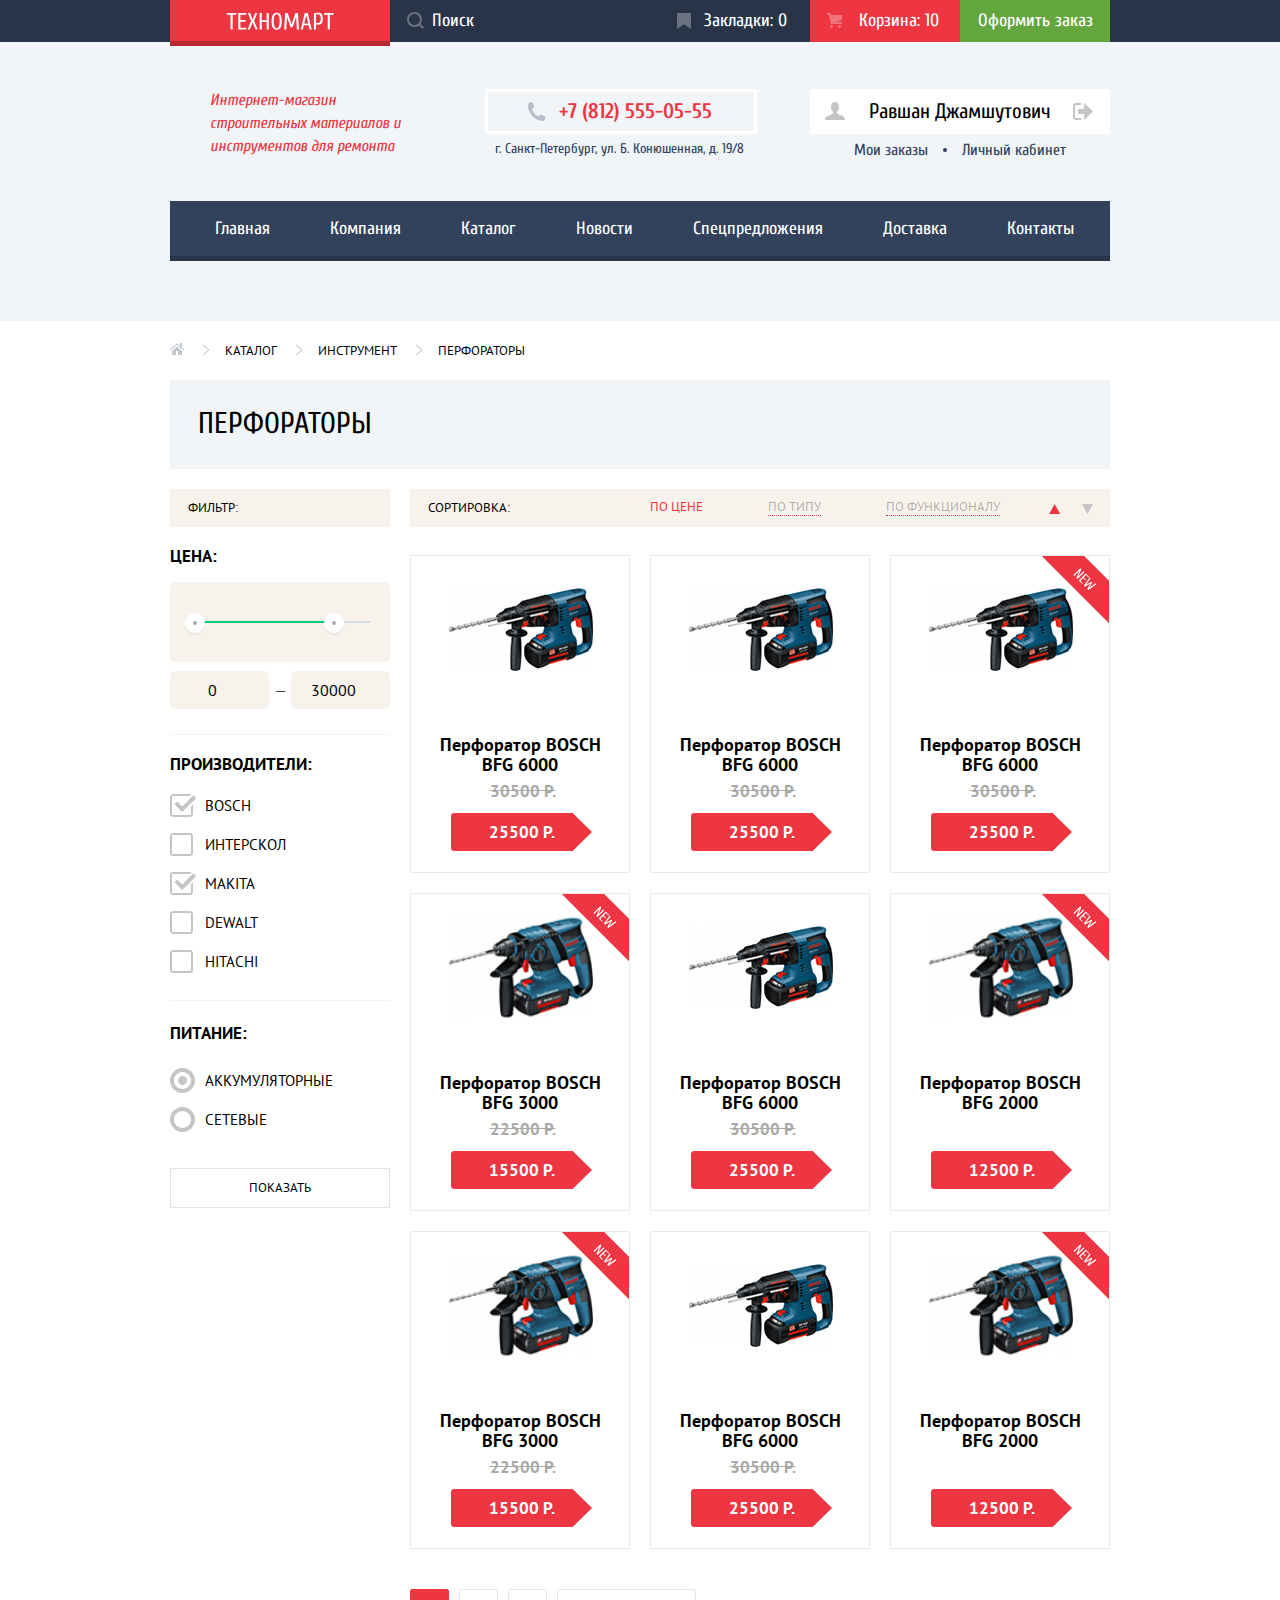
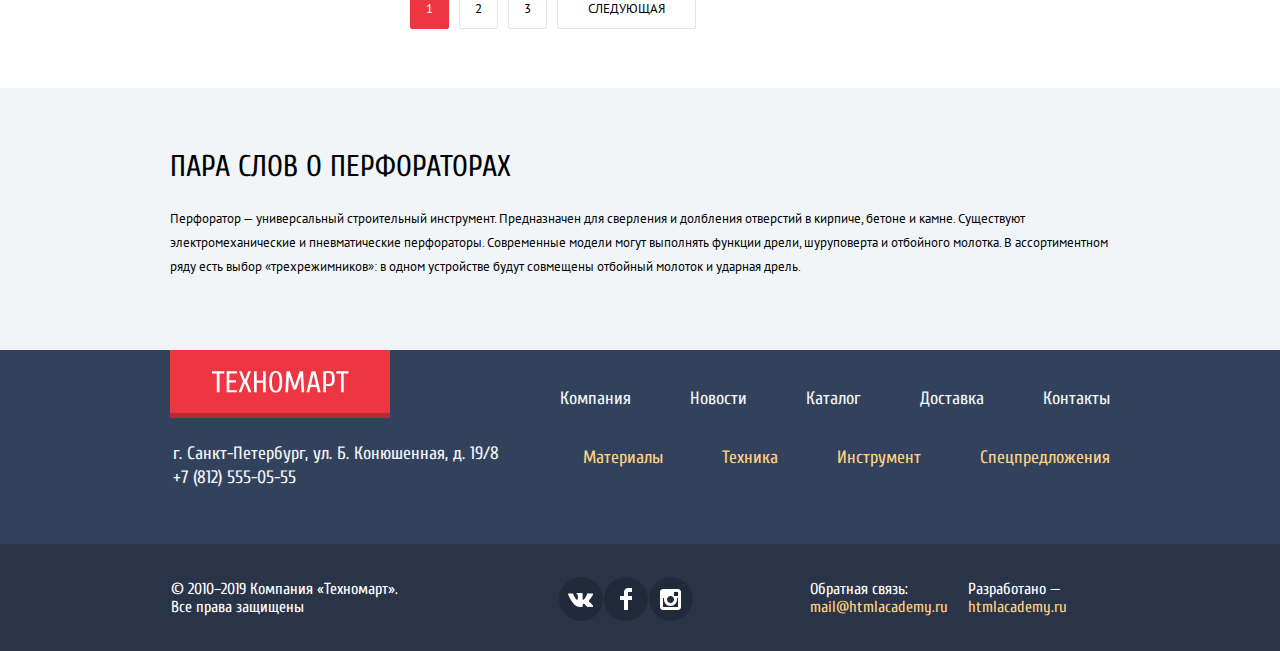
==== commit f4a1c3db: "и ещё изменения на защиту" ====
--- a/catalog.html
+++ b/catalog.html
@@ -12,7 +12,7 @@
       <div class="header-top">
         <div class="container">
           <a class="header-logo" href="index.html">
-            <img src="img/content_logo-header.svg" width="108" height="18" alt="Техномарт">              
+            <img src="img/content_logo-header.svg" width="108" height="18" alt="Техномарт">
           </a>
           <form class="search" action="https://echo.htmlacademy.ru" method="get">
             <input class="search-input" id="searchinput" type="text" placeholder="Поиск">
@@ -57,8 +57,8 @@
             </div>
           </div>
         </div>
-        <nav class="main-navigation"> <!--блок с навигацией: тёмно-синий фон на всю высоту навигации (60px)-->
-          <ul class="list_no_pm"> <!-- список пунктов навигации. Синий посветлее, высота 56px -->
+        <nav class="main-navigation">
+          <ul class="list_no_pm">
             <li><a href="index.html">Главная</a></li>
             <li><a href="">Компания</a></li>
             <li><a href="">Каталог</a></li>
@@ -329,7 +329,7 @@
           <li class="pagination-item"><a href="">Следующая</a></li>
         </ul>
       </div>
-      <section class="perf-about"> <!--историческая :) справка — видимо, текст для поисковика :)-->
+      <section class="perf-about">
         <div class="container">
           <h2>Пара слов о перфораторах</h2>
           <p>Перфоратор — универсальный строительный инструмент. Предназначен для сверления и долбления отверстий в кирпиче, бетоне и камне. Существуют электромеханические и пневматические перфораторы. Современные модели могут выполнять функции дрели, шуруповерта и отбойного молотка. В ассортиментном ряду есть выбор «трехрежимников»: в одном устройстве будут совмещены отбойный молоток и ударная дрель.</p>
@@ -362,7 +362,7 @@
       </div>
       <div class="footer-bottom-background">
         <div class="footer-bottom container">
-          <p class="footer-copyright">© 2010–2019 Компания «Техномарт» Все права защищены</p>
+          <p class="footer-copyright">© 2010–2019 Компания «Техномарт». <br>Все права защищены</p>
           <ul class="social-feedback list_no_pm">
             <li>
               <a href="https://vk.com/htmlacademy" aria-label="Вконтакте">
@@ -388,7 +388,7 @@
           </ul>
           <div class="footer-contacts">
             <p>Обратная связь: <a href="mailto:mail@htmlacademy.ru">mail@htmlacademy.ru</a></p>
-            <p>Разработано — <a href="https://htmlacademy.ru/intensive/htmlcss">https://htmlacademy.ru</a></p>
+            <p>Разработано — <a href="https://htmlacademy.ru/intensive/htmlcss">htmlacademy.ru</a></p>
           </div>
         </div>
       </div>
--- a/css/style-min.css
+++ b/css/style-min.css
@@ -1 +1 @@
-:root{--basic-red:#EE3643;--basic-green:#63A63E;--basic-grey:#3D546F;--basic-greylight:#C5C5C5;--basic-grey-price:#A9A9A9;--basic-greylight-popular:#F9F5F0;--basic-greylight-border:#E5E5E5;--basic-background:#F1F5F7;--basic-white:#FFFFFF;--basic-blue:#293449;--basic-black:#000000;--sort-grey:#F7F3EC;--blue:#32425C;--special-yellow:#FFBF47;--special-yellow-2:#FFC047;--special-blue:#3BBCE3;--special-lilac:#DC91D8;--special-greenlight:#8ED78F;--special-yellowlight:#FFD180;--success:#5FBB2D;--active-green:#518534;--warning:#FFBF47;--error:#BA2732;--header-button-active:#161D29;--main-navigation-active:#1D2739;--red-button-hover:#CA2C37;--gray-card-border:#EAEAEA;--button-shadowblue:#405069;--social-background:#212A3A;--scale-background:#D7DCDE;--scale-active:#00CA74;--toggle-color:#ABABAB;--divider:#444444;--form-background:#F4F4F4;--buttons-background:#F1F1F1;--footer-gray:#F3F5F7;--shadow-black:rgba(0, 0, 0, 0.24);--halfwhite:rgba(255, 255, 255, 0.5);--glasswhite:rgba(255, 255, 255, 0.3);--hover-link:rgba(197, 197, 197, 0.3);--active-link:rgba(169, 169, 169, 0.3);--smoky-black:rgba(0, 0, 0, 0.15);--dark-black:rgba(0, 0, 0, 0.3);--toggle-shadow:rgba(207, 207, 207, 0.3)}html{height:100%}body{min-width:960px;min-height:100%;margin:0;padding:0;background-color:var(--basic-white);font-family:Cuprum,Arial,sans-serif;font-style:normal;font-weight:400;display:grid;grid-template-rows:min-content 1fr min-content;align-content:start}a{text-decoration:none}.container{width:940px;margin:0 auto;padding:0 10px}.list_no_pm{padding:0;margin:0;list-style-type:none}.visually-hidden:not(:focus):not(:active),input[type=checkbox].visually-hidden,input[type=radio].visually-hidden{position:absolute;width:1px;height:1px;margin:-1px;border:0;padding:0;white-space:nowrap;clip-path:inset(100%);clip:rect(0 0 0 0);overflow:hidden}.red_button{display:block;padding-top:11px;padding-bottom:9px;color:var(--basic-white);background-color:var(--basic-red);text-transform:uppercase;font-style:normal;font-weight:400;font-size:14px;line-height:18px}.red_button:hover{background-color:var(--red-button-hover)}.red_button:active{background-color:var(--error)}.header-main{background-color:var(--basic-background)}.header-top{background-color:var(--basic-blue);min-height:42px}.header-top .container{display:flex;position:relative}.header-logo{position:absolute;display:block;width:108px;background-color:var(--basic-red);padding:12px 56px;box-shadow:inset 0 -5px 0 var(--shadow-black)}.header-logo:active{background-color:var(--error)}.search{margin-left:220px;position:relative;height:42px}.search-icon{position:absolute;top:12px;left:17px;opacity:.3;fill:var(--basic-white)}.search-input{width:270px;box-sizing:border-box;border:none;outline:0;background-color:inherit;font-size:18px;line-height:24px;padding-top:9px;padding-bottom:9px;padding-left:42px}.search-input:focus{border:none;outline:0;background-color:var(--basic-white)}.search-input:focus+svg{fill:var(--basic-red)}.search-input::placeholder{font-size:18px;line-height:24px;color:var(--basic-white)}.search:hover .search-icon{opacity:1}.header-buttons{width:450px;display:flex;flex-wrap:wrap}.header-button{position:relative;box-sizing:border-box;min-width:150px;padding-top:9px;padding-bottom:9px;padding-left:44px;padding-right:10px;color:var(--basic-white);font-size:18px;line-height:24px}.bookmarks::before{content:"";position:absolute;background-image:url(../img/decor_icon_bookmarks.svg);background-position:0 0;background-repeat:no-repeat;width:14px;height:16px;top:13px;left:17px;opacity:.3}.cart{padding-left:49px}.cart::before{content:"";position:absolute;background-image:url(../img/decor_icon_cart.svg);background-position:0 0;background-repeat:no-repeat;width:15px;height:15px;top:13px;left:17px;opacity:.3}.cart-used{background-color:var(--basic-red)}.bookmarks:hover::before,.cart:hover::before{opacity:1}.bookmarks:active,.cart:active{color:var(--halfwhite);background-color:var(--header-button-active)}.bookmarks:active::before,.cart:active::before{opacity:.3}.checkout{background-color:var(--basic-green);padding-left:10px;padding-right:10px;text-align:center}.checkout:hover{background-color:var(--success)}.checkout:active{background-color:var(--basic-green);color:var(--halfwhite)}.header-bottom{padding-top:47px;padding-bottom:60px}.header-about{width:197px;margin:0;padding:0;font-style:italic;font-weight:400;font-size:16px;line-height:23px;color:var(--basic-red);padding-left:30px}.header-address{width:300px}.header-address a{display:block;width:270px;height:45px;position:relative;color:var(--basic-red);font-style:normal;font-weight:700;font-size:21px;line-height:30px;padding-top:4px;padding-left:74px;border:3px solid #fff;box-sizing:border-box}.header-address a::before{content:"";position:absolute;width:19px;height:19px;background-image:url(../img/decor_icon_phone.svg);background-repeat:no-repeat;background-position:0 0;top:10px;left:39px}.header-address p{margin:0;padding:0;margin-top:3px;margin-left:10px;font-style:normal;font-weight:400;font-size:14px;line-height:24px;color:var(--blue)}.header-usernav{display:flex;justify-content:flex-end;align-items:center;width:300px;min-height:45px}.signin,.signup{display:block;box-sizing:border-box;color:var(--basic-black);font-size:21px;line-height:21px;background-color:var(--basic-white);padding-top:12px;padding-bottom:12px}.signin{position:relative;padding-left:45px;padding-right:27px;margin-right:10px}.signin::before{content:"";position:absolute;width:20px;height:17px;background-image:url(../img/decor_icon_login.svg);background-repeat:no-repeat;background-position:0 0;top:14px;left:19px;opacity:1}.signin:hover,.signup:hover{color:var(--basic-red)}.signin:hover::before{content:"";position:absolute;width:20px;height:17px;background-image:url(../img/decor_icon_login-hover.svg);background-repeat:no-repeat;background-position:0 0;top:14px;left:19px;opacity:1}.signin:active::before{content:"";position:absolute;width:20px;height:17px;background-image:url(../img/decor_icon_login.svg);background-repeat:no-repeat;background-position:0 0;top:14px;left:19px;opacity:1}.signup{padding-left:24px;padding-right:24px}.signin:active,.signup:active{color:var(--basic-greylight)}.header-bottom-usernav{display:flex;justify-content:space-between}.logged-name{width:300px;position:relative}.usernav-name{display:block;font-style:normal;font-weight:400;font-size:21px;line-height:21px;text-align:center;color:var(--basic-black);background-color:var(--basic-white);padding:12px 56px}.logout{position:absolute;display:block;top:14px;right:17px;border:none;outline:0;width:20px;height:17px}.logout:hover path{fill:var(--basic-grey)}.logout:active path{fill:var(--basic-greylight)}.usernav-profile-icon{position:absolute;display:block;top:13px;left:15px;width:20px;height:18px}.usernav-profile-icon:hover path{fill:var(--basic-grey)}.usernav-profile-icon:active path{fill:var(--basic-greylight)}.usernav-name:active{color:var(--basic-greylight)}.profile{margin-top:7px;display:flex;justify-content:center}.profile a{display:block;font-style:normal;font-weight:400;font-size:16px;line-height:18px;color:var(--blue)}.profile a:hover{color:var(--basic-red)}.profile a:active{color:var(--basic-greylight)}.profile-circle{width:4px;height:4px;border-radius:100%;background-color:var(--blue);margin-top:7px;margin-left:15px;margin-right:15px}.main-navigation{background-color:var(--blue);box-shadow:inset 0 -5px 0 #293449;margin-top:40px}.main-navigation .list_no_pm{display:flex;flex-wrap:wrap;min-height:60px;width:940px;justify-content:flex-start;margin:0 15px}.main-navigation li{flex-basis:auto}.main-navigation a{display:block;color:var(--basic-white);font-style:normal;font-weight:400;font-size:18px;line-height:24px;padding:16px 30px}.main-navigation a:hover{background-color:var(--basic-blue)}.main-navigation a:active{background-color:var(--main-navigation-active);color:var(--halfwhite)}.promo-block{padding-top:59px;padding-bottom:59px}.promo-advantages{display:grid;grid-template-columns:1fr 1fr 1fr;grid-template-rows:1fr 1fr 1fr;gap:20px}.promo-slider{grid-column:1/3;grid-row:2/4}.promo-advantages li{position:relative;min-height:123px}.card-new::after{content:"";position:absolute;width:70px;height:70px;background-image:url(../img/decor_icon_new.svg);background-repeat:no-repeat;background-position:0 0;top:0;right:0}.promo-advantages h3{color:var(--basic-white);font-style:normal;font-weight:700;font-size:24px;line-height:30px;padding:0;margin:0;margin-top:20px;margin-left:23px;padding-bottom:73px;max-width:180px}.promo-link{box-sizing:border-box;display:block;position:absolute;bottom:21px;left:23px;color:var(--basic-white);text-transform:uppercase;font-style:normal;font-weight:400;font-size:14px;line-height:18px;background-color:var(--glasswhite);min-width:135px;max-width:180px;padding-top:10px;padding-bottom:10px;padding-left:20px;padding-right:20px;text-align:center}.promo-link:hover{background-color:var(--hover-link)}.promo-link:active{background-color:var(--active-link)}.promo-materials{background-color:var(--special-yellow)}.promo-materials::after{content:"";position:absolute;width:44px;height:65px;background-image:url(../img/decor_promo-bucket.svg);background-repeat:no-repeat;background-position:0 0;top:31px;right:43px}.promo-instruments{background-color:var(--special-blue)}.promo-instruments::after{content:"";position:absolute;width:75px;height:61px;background-image:url(../img/decor_promo-drill.svg);background-repeat:no-repeat;background-position:0 0;top:34px;right:31px}.promo-tech{background-color:var(--special-lilac)}.promo-tech::after{content:"";position:absolute;width:78px;height:62px;background-image:url(../img/decor_promo-tracktor.svg);background-repeat:no-repeat;background-position:0 0;top:31px;right:31px}.promo-discounts{background-color:var(--special-greenlight)}.promo-discounts::after{content:"";position:absolute;width:59px;height:72px;background-image:url(../img/decor_promo-cart.svg);background-repeat:no-repeat;background-position:0 0;top:26px;right:45px}.promo-delivery{background-color:var(--special-yellow-2)}.promo-delivery::after{content:"";position:absolute;width:78px;height:63px;background-image:url(../img/decor_promo-van.svg);background-repeat:no-repeat;background-position:0 0;top:32px;right:31px}.promo-slider .red_button{padding-left:46px;padding-right:46px;position:absolute;bottom:27px;left:24px}.promo-slider-controls{position:absolute;background-color:transparent;width:22px;height:40px;border:none;cursor:pointer}.slide-previous{background-image:url(../img/decor_icon_left.svg);bottom:104px;left:24px}.slide-next{background-image:url(../img/decor_icon_left.svg);transform:rotate(180deg);bottom:104px;right:20px}.promo-slider-list li{min-height:266px}.promo-slider-item{display:none;width:620px;margin:0;padding:0}.promo-slide-current{display:block}.slider-perf{background-color:var(--basic-black);background-image:url(../img/background_promo-men-toys-perf.jpg)}.slider-drill{background-color:var(--basic-black);background-image:url(../img/background_promo-men-toys-drills.jpg)}.promo-slider-item h3{margin:0;padding:0;padding-top:23px;padding-left:24px;font-style:normal;font-weight:700;font-size:36px;line-height:36px;text-transform:uppercase}.promo-slider-item p{margin:0;padding:0;padding-top:5px;padding-left:24px;font-style:normal;font-weight:400;font-size:18px;line-height:24px;color:var(--basic-white)}.promo-slider-buttons{position:absolute;bottom:36px;left:50%;transform:translate(-50%,0)}.promo-slider-round-button{position:relative;width:10px;height:10px;cursor:pointer;margin:0;padding:0;border:0;border-radius:50%;background-color:var(--basic-white)}.promo-button-current::after{content:"";position:absolute;width:6px;height:6px;left:2px;top:2px;border-radius:50%;background-color:var(--basic-red)}.promo-slider-round-button:not(:last-child){margin-right:10px}.popular-header{background-color:var(--basic-background);position:relative}.popular-header h2{margin:0;padding:0;padding-top:29px;padding-left:28px;padding-bottom:30px;font-style:normal;font-weight:400;font-size:30px;line-height:30px;text-transform:uppercase}.popular-header .red_button{position:absolute;top:25px;right:14px;width:192px;text-align:center}.item-cards-catalog,.item-cards-main{display:flex;flex-wrap:wrap;justify-content:flex-start;align-items:stretch;padding:0;margin:0;margin-top:20px;margin-bottom:50px}.item-card{position:relative;box-sizing:border-box;width:220px;min-height:318px;background:var(--basic-white);border:1px solid var(--gray-card-border);margin-right:20px;margin-bottom:20px}.item-cards-main li:nth-child(4n){margin-right:0}.item-card .card-buttons{display:none}.item-card:hover{box-shadow:0 4px 20px var(--smoky-black)}.item-card:hover .card-img{display:none}.item-card:hover .card-buttons{display:block}.card-buttons,.card-img{width:200px;height:160px;text-align:center;margin-top:10px;margin-left:10px;margin-right:10px}.card-buttons button{outline:0;width:135px;height:38px;position:relative;text-transform:uppercase;font-style:normal;font-weight:400;font-size:14px;line-height:18px}.card-buy{margin-top:28px;margin-bottom:10px;background-color:var(--basic-green);box-shadow:inset 0 -3px 0 #367315;border-radius:2px;color:var(--basic-white);padding-left:22px;border:none;border-radius:2px}.card-buy::before{content:"";position:absolute;width:15px;height:15px;background-image:url(../img/decor_icon_cart.svg);background-repeat:no-repeat;background-position:0 0;top:10px;left:30px;opacity:.3}.card-buy:hover{background-color:var(--success)}.card-buy:active{background-color:var(--active-green)}.card-bookmark{border:3px solid var(--basic-green);box-sizing:border-box;border-radius:2px;background-color:var(--basic-white);color:var(--blue)}.card-bookmark:hover{border:3px solid var(--blue)}.card-bookmark:active{border:3px solid var(--blue);opacity:.5}.card-img img{display:inline-block;vertical-align:center;object-fit:contain}.card-name{font-family:'PT Sans',Arial,sans-serif;font-style:normal;font-weight:700;font-size:18px;line-height:20px;text-align:center;width:185px;margin:0;margin-left:auto;margin-right:auto;margin-top:9px;padding-bottom:97px}.card-original-price{box-sizing:border-box;display:block;position:absolute;bottom:72px;color:var(--basic-grey-price);font-family:'PT Sans',Arial,sans-serif;font-style:normal;font-weight:700;font-size:17px;line-height:18px;text-decoration-line:line-through;text-transform:uppercase;text-align:center;width:141px;left:41px}.card-price{display:block;box-sizing:border-box;height:38px;width:141px;padding-top:10px;position:absolute;bottom:21px;left:45px;color:var(--basic-white);font-family:'PT Sans',Arial,sans-serif;font-style:normal;font-weight:700;font-size:17px;line-height:18px;text-align:center;text-transform:uppercase;background-image:url(../img/background_price.svg);background-repeat:no-repeat;background-position:0 0}.vendor-cards{display:flex;flex-wrap:wrap;justify-content:flex-start;padding:0;margin:0;margin-top:20px;margin-bottom:50px}.vendor-cards li{box-sizing:border-box;width:220px;height:145px;background:var(--basic-white);margin-right:20px;margin-bottom:20px;border:1px solid var(--gray-card-border)}.vendor-cards li:hover{box-shadow:0 4px 20px var(--smoky-black)}.vendor-cards li:active{box-shadow:0 4px 20px var(--smoky-black);opacity:.5}.vendor-cards li:nth-child(4n){margin-right:0}.vendor-cards a{display:block;width:200px;height:125px;text-align:center;margin:10px}.vendor-bosch{background-image:url(../img/background_logo_bosch.jpg);background-repeat:no-repeat;background-position:center}.vendor-makita{background-image:url(../img/background_logo_makita.jpg);background-repeat:no-repeat;background-position:center}.vendor-dewalt{background-image:url(../img/background_logo_dewalt.jpg);background-repeat:no-repeat;background-position:center}.vendor-interskol{background-image:url(../img/background_logo_interskol.jpg);background-repeat:no-repeat;background-position:center}.vendor-hitachi{background-image:url(../img/background_logo_hitachi.jpg);background-repeat:no-repeat;background-position:center}.vendor-lg{background-image:url(../img/background_logo_lg.jpg);background-repeat:no-repeat;background-position:center}.vendor-aeg{background-image:url(../img/background_logo_aeg.jpg);background-repeat:no-repeat;background-position:center}.vendor-metabo{background-image:url(../img/background_logo_metabo.jpg);background-repeat:no-repeat;background-position:center}.services-block{background-color:var(--basic-background);padding-top:64px}.services-block h2,.services-block h3{font-style:normal;font-weight:400;font-size:30px;line-height:30px;text-transform:uppercase;color:var(--basic-black);padding:0;margin:0}.services-block p{font-family:'PT Sans',Arial,sans-serif;font-style:normal;font-weight:400;font-size:13px;line-height:24px;color:var(--basic-black);margin:0;padding:0}h2.service-header{margin-bottom:25px}p.service-text{width:400px;margin-bottom:70px}.services-slider{display:flex;justify-content:space-between}.services-list{width:240px;position:relative;margin-bottom:100px}.services-list button{border:none;outline:0;background-color:var(--blue);box-shadow:0 1px 0 var(--basic-blue),inset 0 1px 0 var(--button-shadowblue);width:240px;height:61px;color:var(--basic-white);font-family:Cuprum,Arial,sans-serif;font-style:normal;font-weight:700;font-size:21px;line-height:30px;text-align:left;padding-left:22px}.services-list button:hover{background:var(--basic-blue);box-shadow:0 1px 0 var(--basic-blue),inset 0 1px 0 var(--button-shadowblue)}.services-list button.service-button-active{color:var(--blue);background-color:var(--basic-white);box-shadow:0 1px 0 var(--basic-white)}.services-list:after{content:"";position:absolute;width:10px;height:279px;background-image:url(../img/decor_shadow.png);background-repeat:no-repeat;background-position:0 0;top:-49px;right:0}.services-slider h3{margin-bottom:30px}.services-detail p{width:317px}.services-detail{width:620px}.services-detail li{position:relative}.service-detail{display:none}.service-delivery:after{position:absolute;content:"";background-image:url(../img/background_delivery.png);width:468px;height:261px;background-repeat:no-repeat;background-position:0 0;top:22px;right:1px}.service-guarantee:after{position:absolute;content:"";background-image:url(../img/background_guarantee.png);width:389px;height:283px;background-repeat:no-repeat;background-position:0 0;top:1px;right:-8px}.service-credit:after{position:absolute;content:"";background-image:url(../img/background_credit.png);width:465px;height:285px;background-repeat:no-repeat;background-position:0 0;top:-2px;right:-10px}.service-credit .red_button{margin-top:27px;margin-bottom:10px;width:195px;padding-top:10px;padding-bottom:10px;text-align:center}.service-active{display:block}.about-contacts-block{display:flex;flex-direction:row;justify-content:space-between;padding-top:70px;padding-bottom:70px}.about-contacts-block h2,.about-contacts-block p{padding:0;margin:0}.about{width:480px}.about h2,.contacts h2{font-style:normal;font-weight:400;font-size:30px;line-height:30px;text-transform:uppercase;color:var(--basic-black)}.about-contacts-block p{margin-top:24px;font-family:'PT Sans',Arial,sans-serif;font-style:normal;font-weight:400;font-size:13px;line-height:24px;margin-bottom:2px}.about .list_no_pm{margin-left:37px;margin-bottom:20px}.about li{position:relative;margin-bottom:12px;font-style:normal;font-weight:400;font-size:18px;line-height:24px}.about li::before{content:"";position:absolute;width:25px;height:2px;background-color:var(--basic-red);top:12px;left:-37px}.about .red_button{margin-bottom:8px;width:220px;text-align:center;padding-top:10px}.contacts .map{display:block;margin-top:30px;margin-bottom:30px}.contacts .red_button{width:300px;text-align:center}.footer-top-mid-background{background-color:var(--blue);padding-bottom:54px}.footer-bottom-background{background-color:var(--basic-blue)}.footer-top{display:flex;flex-direction:row;justify-content:space-between;align-items:flex-start;margin-bottom:22px}.second-nav{display:flex;flex-wrap:wrap;justify-content:flex-start;margin-top:37px;width:600px}.second-nav li{margin-left:55px}.second-nav a{display:block;color:var(--basic-background);font-style:normal;font-weight:400;font-size:18px;line-height:24px}.second-nav a:hover{text-decoration:underline;color:var(--basic-background)}.second-nav a:active{opacity:.5;color:var(--basic-background);text-decoration:none}.footer-mid p{margin:0;padding:0;font-style:normal;font-weight:400;font-size:18px;line-height:24px;color:var(--footer-gray)}.footer-mid{display:flex;flex-direction:row;justify-content:space-between;align-items:center}.promo-nav{display:flex;flex-wrap:wrap;justify-content:flex-start;align-content:flex-start;width:600px}.promo-nav li{margin-left:55px}.promo-nav a{display:block;color:var(--special-yellowlight);font-style:normal;font-weight:400;font-size:18px;line-height:24px}.promo-nav a:hover{text-decoration:underline;color:var(--special-yellowlight)}.promo-nav a:active{color:var(--special-yellowlight);opacity:.5;text-decoration:none}.footer-bottom{display:flex;flex-direction:row;justify-content:space-between;align-items:center;padding-top:34px;padding-bottom:29px}.footer-copyright{width:227px;margin:0;padding:0;color:var(--basic-white);font-style:normal;font-weight:400;font-size:16px;line-height:18px}.social-feedback{display:flex;flex-wrap:wrap;justify-content:flex-start;width:137px;margin:0 auto;padding:0}.social-feedback a{display:flex;align-items:center;justify-content:center;width:44px;height:44px;background-color:var(--social-background);color:inherit;border-radius:100%}.social-feedback a:active,.social-feedback a:hover{background-color:var(--basic-red)}.footer-contacts{width:300px;display:flex;justify-content:space-between}.footer-contacts p{margin:0;padding:0;color:var(--basic-white);font-style:normal;font-weight:400;font-size:16px;line-height:18px}.footer-bottom a{color:var(--special-yellowlight);font-style:normal;font-weight:400;font-size:16px;line-height:18px}.footer-bottom a:hover{text-decoration:underline}.footer-bottom a:active{color:var(--basic-red);text-decoration:none}.catalog-section{display:grid;grid-template-columns:220px 1fr;align-content:start;gap:20px;padding-bottom:59px}.catalog-section .popular-header{grid-column:1/-1}.breadcrumbs{grid-column:1/-1;margin-top:21px;margin-bottom:20px;display:flex}.breadcrumbs li{position:relative}.breadcrumbs a{text-transform:uppercase;color:var(--basic-black);margin-right:40px;font-family:"PT Sans",Arial,sans-serif;font-style:normal;font-weight:400;font-size:13px;line-height:18px}.breadcrumbs li:not(:last-child):after{content:"";position:absolute;background-image:url(../img/decor_icon_breadcrumbs-divider.svg);width:8px;height:12px;background-repeat:no-repeat;top:3px;right:15px}.sort{display:flex;justify-content:space-between;font-family:'PT Sans',Arial,sans-serif;padding-left:19px;padding-right:17px;background-color:var(--sort-grey);margin-bottom:20px;text-transform:uppercase}.item-cards-catalog li:nth-child(3n){margin-right:0}.sort-type{display:flex;justify-content:space-between;width:353px;margin-top:9px}.sort-item{border-bottom:1px dotted var(--basic-red);font-style:normal;font-weight:400;font-size:13px;line-height:18px;color:var(--dark-black)}.sort-item:hover{color:var(--basic-black);border-bottom:1px solid var(--basic-red)}.sort-item:active,a.sort-active,a.sort-active:active,a.sort-active:hover{color:var(--basic-red);opacity:1;border:none}.sort-up-down{display:flex;justify-content:space-between;padding-top:10px}.sort-up-down li:first-child{margin-right:21px}.up-down:hover svg path{fill:var(--basic-black)}.up-down-active svg path,.up-down-active:active svg path,.up-down-active:hover svg path,.up-down:active svg path{fill:var(--basic-red)}.filters h4,.sort h4{font-family:'PT Sans',Arial,sans-serif;padding:0;margin:0;font-style:normal;font-weight:400;font-size:13px;line-height:18px;color:var(--basic-black);width:202px;text-transform:uppercase;padding-top:10px;padding-bottom:10px;padding-left:18px;background-color:var(--sort-grey)}.filter-form{font-family:'PT Sans',Arial,sans-serif;color:var(--basic-black)}.filter-item{box-sizing:border-box;margin:0;padding:0;border:none;border-bottom:1px solid var(--sort-grey);margin-bottom:16px;margin-top:14px}.filter-item:last-of-type{border:none}.range-filter{width:220px}.filter-form legend{font-style:normal;font-weight:700;font-size:17px;line-height:30px;text-transform:uppercase;color:var(--basic-black);margin:0;padding:0;display:block}.range-controls{position:relative;height:41px;margin-bottom:9px;padding-top:39px;padding-right:20px;padding-left:20px;background-color:var(--sort-grey);border-radius:5px}.range-controls .scale{height:2px;background:var(--scale-background)}.range-controls .bar{width:90%;height:2px;background:var(--scale-active)}.range-controls .toggle{position:absolute;top:31px;left:0;width:4px;height:4px;padding:0;border:8px solid var(--basic-white);background-color:var(--toggle-color);border-radius:50%;box-shadow:0 2px 1px 0 var(--toggle-shadow);cursor:pointer}.price-controls input{width:95px;padding-top:10px;padding-bottom:10px;text-align:center;color:var(--basic-black);border:none;border-radius:5px;background:var(--sort-grey);font-family:"PT Sans",Arial,sans-serif;font-size:inherit;text-align:center}.price-controls span{font-family:'PT Sans',Arial,sans-serif;font-style:normal;font-weight:400;font-size:16px;line-height:18px;padding-top:10px;color:var(--divider)}.price-controls{display:flex;justify-content:space-between}.filter-option{margin-bottom:20px;padding-left:35px}.filter-option label{position:relative;display:block;cursor:pointer;user-select:none;font-style:normal;font-weight:400;font-size:15px;line-height:19px;text-transform:uppercase}.filter-input-checkbox+label::before{content:"";position:absolute;background-image:url(../img/decor_icon_checkbox-off.svg);background-position:0 0;background-repeat:no-repeat;left:-35px;top:-2px;width:23px;height:23px}.filter-input-checkbox:hover+label::before{content:"";position:absolute;background-image:url(../img/decor_icon_checkbox-off_hover.svg);background-position:0 0;background-repeat:no-repeat;left:-35px;top:-2px;width:23px;height:23px}.filter-input-checkbox:active+label::before{opacity:.3}.filter-input-checkbox:checked+label::before{content:"";position:absolute;background-image:url(../img/decor_icon_checkbox-on.svg);background-position:0 0;background-repeat:no-repeat;left:-35px;top:-2px;width:27px;height:23px}.filter-input-checkbox:checked:hover+label::before{content:"";position:absolute;background-image:url(../img/decor_icon_checkbox-on_hover.svg);background-position:0 0;background-repeat:no-repeat;left:-35px;top:-2px;width:27px;height:23px}.filter-input-radio+label:before{content:"";position:absolute;background-image:url(../img/decor_icon_radio-off.svg);background-position:0 0;background-repeat:no-repeat;left:-35px;top:-3px;width:25px;height:25px}.filter-input-radio:checked+label:before{content:"";position:absolute;background-image:url(../img/decor_icon_radio-on.svg);background-position:0 0;background-repeat:no-repeat;left:-35px;top:-3px;width:25px;height:25px}.filter-input-radio:hover+label:before{content:"";position:absolute;background-image:url(../img/decor_icon_radio-off_hover.svg);background-position:0 0;background-repeat:no-repeat;left:-35px;top:-3px;width:25px;height:25px}.filter-input-radio:checked:hover+label:before{content:"";position:absolute;background-image:url(../img/decor_icon_radio-on_hover.svg);background-position:0 0;background-repeat:no-repeat;left:-35px;top:-3px;width:25px;height:25px}legend.price-legend{margin-bottom:11px}legend.vendor-legend{margin-bottom:17px}legend.power-legend{margin-bottom:23px}.filters-button{text-align:center;font-family:"PT Sans",Arial,sans-serif;font-style:normal;font-weight:400;font-size:13px;line-height:18px;text-transform:uppercase;width:220px;padding-top:10px;padding-bottom:10px;border:1px solid var(--basic-greylight-border);background-color:transparent}.pagination-list{grid-column:2/-1;display:flex;flex-wrap:wrap;text-transform:uppercase;color:basic-black;font-family:"PT Sans",Arial,sans-serif;font-style:normal;font-weight:400;font-size:13px;line-height:18px}.pagination-item a{box-sizing:border-box;display:block;padding:10px 15px;color:var(--basic-black);background-color:var(--basic-white);border:1px solid var(--basic-greylight-border);border-radius:2px;margin-right:10px}.pagination-item a:hover{border-color:var(--basic-greylight)}.pagination-item a:active{border-color:var(--basic-red)}.pagination-item:last-child a{padding:10px 30px}.pagination-item-current a{border:none;background-color:var(--basic-red);color:var(--basic-white);border:1px solid var(--basic-red);border-radius:2px}.perf-about{background-color:var(--basic-background)}.perf-about .container{padding-top:64px;padding-bottom:68px}.perf-about h2{margin:0;padding:0;text-transform:uppercase;font-style:normal;font-weight:400;font-size:30px;line-height:30px;margin-bottom:25px}.perf-about p{margin:0;padding:0;font-family:"PT Sans",Arial,sans-serif;font-style:normal;font-weight:400;font-size:13px;line-height:24px}@keyframes bounce{0%{transform:translateY(-2000px)}70%{transform:translateY(30px)}90%{transform:translateY(-10px)}100%{transform:translateY(0)}}@keyframes shake{0%,100%{transform:translateX(0)}10%,30%,50%,70%,90%{transform:translateX(-10px)}20%,40%,60%,80%{transform:translateX(10px)}}.modal{position:fixed;top:0;right:0;bottom:0;left:0;margin:auto;color:var(--basic-black);background-color:var(--basic-white);border-top:7px solid var(--basic-red);box-shadow:0 4px 20px var(--smoky-black)}.modal-map{display:none;top:40%;width:943px;height:442px}.modal-feedback{display:none;top:40%;bottom:auto;width:620px}.feedback-form-container{width:460px;margin:0 auto;padding-top:39px;padding-bottom:37px}.modal-close{position:absolute;top:14px;right:11px;height:21px;width:21px;background-color:transparent;background-image:url(../img/decor_icon_close.svg);border:0;cursor:pointer;z-index:100}.modal-feedback label{display:block;font-family:Cuprum,Arial,sans-serif;font-style:normal;font-weight:400;font-size:18px;line-height:24px;margin-bottom:11px}.modal-feedback input::placeholder,.modal-feedback textarea::placeholder{font-family:"PT Sans",Arial,sans-serif;font-style:normal;font-weight:400;font-size:13px;line-height:24px;color:var(--basic-grey-price)}.half-width{display:inline-block;vertical-align:center;margin-bottom:20px}.full-width textarea,.half-width input{box-sizing:border-box;padding:7px 12px;border:2px solid var(--basic-greylight);border-radius:2px}.half-width input{width:220px}.half-width:first-child{margin-right:16px}.full-width textarea{width:460px;min-height:114px}.feedback-container form{padding-top:39px;padding-bottom:37px}.feedback-button-container{background-color:var(--form-background);padding:37px 80px}.feedback-button-container .red_button{border:none;width:460px;margin:0 auto}.modal-map iframe{border:none;position:relative;z-index:2}.modal-map p{overflow:hidden;z-index:1;position:absolute;top:0;left:0;margin:0}.modal-cart{display:none;top:40%;bottom:auto;width:620px}.modal-cart::after{position:absolute;content:"";background-image:url(../img/background_cart_ok.svg);width:66px;height:66px;background-position:0 0;top:48px;left:81px;background-repeat:no-repeat}.modal-cart p{text-align:center;margin-top:66px;margin-bottom:66px;font-style:normal;font-weight:700;font-size:24px;line-height:30px}.modal-cart-buttons{display:flex;justify-content:center;padding-top:37px;padding-bottom:37px;background-color:var(--buttons-background)}.modal-cart-buttons button{width:192px;text-transform:uppercase;padding-top:10px;padding-bottom:10px;border:none}.modal-show{display:block;animation-name:bounce;animation-duration:.6s}.modal-error{animation-name:shake;animation-duration:.6s}.check{margin-right:10px;background-color:var(--basic-red);color:var(--basic-white)}.continue{background-color:var(--basic-white);color:var(--basic-black)}.footer-phone{color:var(--footer-gray)}+:root{--basic-red:#EE3643;--basic-green:#63A63E;--basic-grey:#3D546F;--basic-greylight:#C5C5C5;--basic-grey-price:#A9A9A9;--basic-greylight-popular:#F9F5F0;--basic-greylight-border:#E5E5E5;--basic-background:#F1F5F7;--basic-white:#FFFFFF;--basic-blue:#293449;--basic-black:#000000;--sort-grey:#F7F3EC;--blue:#32425C;--special-yellow:#FFBF47;--special-yellow-2:#FFC047;--special-blue:#3BBCE3;--special-lilac:#DC91D8;--special-greenlight:#8ED78F;--special-yellowlight:#FFD180;--success:#5FBB2D;--active-green:#518534;--warning:#FFBF47;--error:#BA2732;--header-button-active:#161D29;--main-navigation-active:#1D2739;--red-button-hover:#CA2C37;--gray-card-border:#EAEAEA;--button-shadowblue:#405069;--social-background:#212A3A;--scale-background:#D7DCDE;--scale-active:#00CA74;--toggle-color:#ABABAB;--divider:#444444;--form-background:#F4F4F4;--buttons-background:#F1F1F1;--footer-gray:#F3F5F7;--shadow-black:rgba(0, 0, 0, 0.24);--halfwhite:rgba(255, 255, 255, 0.5);--glasswhite:rgba(255, 255, 255, 0.3);--hover-link:rgba(197, 197, 197, 0.3);--active-link:rgba(169, 169, 169, 0.3);--smoky-black:rgba(0, 0, 0, 0.15);--dark-black:rgba(0, 0, 0, 0.3);--toggle-shadow:rgba(207, 207, 207, 0.3)}html{height:100%}body{min-width:960px;min-height:100%;margin:0;padding:0;background-color:var(--basic-white);font-family:Cuprum,Arial,sans-serif;font-style:normal;font-weight:400;display:grid;grid-template-rows:min-content 1fr min-content;align-content:start}a{text-decoration:none}.container{width:940px;margin:0 auto;padding:0 10px}.list_no_pm{padding:0;margin:0;list-style-type:none}.visually-hidden:not(:focus):not(:active),input[type=checkbox].visually-hidden,input[type=radio].visually-hidden{position:absolute;width:1px;height:1px;margin:-1px;border:0;padding:0;white-space:nowrap;clip-path:inset(100%);clip:rect(0 0 0 0);overflow:hidden}.red_button{display:block;padding-top:11px;padding-bottom:9px;color:var(--basic-white);background-color:var(--basic-red);text-transform:uppercase;font-style:normal;font-weight:400;font-size:14px;line-height:18px}.red_button:hover{background-color:var(--red-button-hover)}.red_button:active{background-color:var(--error)}.header-main{background-color:var(--basic-background)}.header-top{background-color:var(--basic-blue);min-height:42px}.header-top .container{display:flex;position:relative}.header-logo{position:absolute;display:block;width:108px;background-color:var(--basic-red);padding:12px 56px;box-shadow:inset 0 -5px 0 var(--shadow-black)}.header-logo:active{background-color:var(--error)}.search{margin-left:220px;position:relative;height:42px}.search-icon{position:absolute;top:12px;left:17px;opacity:.3;fill:var(--basic-white)}.search-input{width:270px;box-sizing:border-box;border:none;outline:0;background-color:inherit;font-size:18px;line-height:24px;padding-top:9px;padding-bottom:9px;padding-left:42px}.search-input:focus{border:none;outline:0;background-color:var(--basic-white)}.search-input:focus+svg{fill:var(--basic-red)}.search-input::placeholder{font-size:18px;line-height:24px;color:var(--basic-white)}.search:hover .search-icon{opacity:1}.header-buttons{width:450px;display:flex;flex-wrap:wrap}.header-button{position:relative;box-sizing:border-box;min-width:150px;padding-top:9px;padding-bottom:9px;padding-left:44px;padding-right:10px;color:var(--basic-white);font-size:18px;line-height:24px}.bookmarks::before{content:"";position:absolute;background-image:url(../img/decor_icon_bookmarks.svg);background-position:0 0;background-repeat:no-repeat;width:14px;height:16px;top:13px;left:17px;opacity:.3}.cart{padding-left:49px}.cart::before{content:"";position:absolute;background-image:url(../img/decor_icon_cart.svg);background-position:0 0;background-repeat:no-repeat;width:15px;height:15px;top:13px;left:17px;opacity:.3}.cart-used{background-color:var(--basic-red)}.bookmarks:hover::before,.cart:hover::before{opacity:1}.bookmarks:active,.cart:active{color:var(--halfwhite);background-color:var(--header-button-active)}.bookmarks:active::before,.cart:active::before{opacity:.3}.checkout{background-color:var(--basic-green);padding-left:10px;padding-right:10px;text-align:center}.checkout:hover{background-color:var(--success)}.checkout:active{background-color:var(--basic-green);color:var(--halfwhite)}.header-bottom{padding-top:47px;padding-bottom:60px}.header-about{width:197px;margin:0;padding:0;font-style:italic;font-weight:400;font-size:16px;line-height:23px;color:var(--basic-red);padding-left:40px}.header-address{margin-left:25px}.header-address a{display:inline-block;box-sizing:border-box;position:relative;color:var(--basic-red);font-style:normal;font-weight:700;font-size:21px;line-height:30px;vertical-align:middle;padding-bottom:5px;padding-top:4px;padding-left:71px;padding-right:42px;border:3px solid #fff}.header-address a::before{content:"";position:absolute;width:19px;height:19px;background-image:url(../img/decor_icon_phone.svg);background-repeat:no-repeat;background-position:0 0;top:10px;left:39px}.header-address p{margin:0;padding:0;margin-top:3px;margin-left:10px;font-style:normal;font-weight:400;font-size:14px;line-height:24px;color:var(--blue)}.header-usernav{display:flex;justify-content:flex-end;align-items:center;width:300px;align-self:flex-start}.signin,.signup{display:block;box-sizing:border-box;color:var(--basic-black);font-size:21px;line-height:21px;background-color:var(--basic-white);padding-top:12px;padding-bottom:12px}.signin{position:relative;padding-left:45px;padding-right:27px;margin-right:10px}.signin::before{content:"";position:absolute;width:20px;height:17px;background-image:url(../img/decor_icon_login.svg);background-repeat:no-repeat;background-position:0 0;top:14px;left:19px;opacity:1}.signin:hover,.signup:hover{color:var(--basic-red)}.signin:hover::before{content:"";position:absolute;width:20px;height:17px;background-image:url(../img/decor_icon_login-hover.svg);background-repeat:no-repeat;background-position:0 0;top:14px;left:19px;opacity:1}.signin:active::before{content:"";position:absolute;width:20px;height:17px;background-image:url(../img/decor_icon_login.svg);background-repeat:no-repeat;background-position:0 0;top:14px;left:19px;opacity:1}.signup{padding-left:24px;padding-right:24px}.signin:active,.signup:active{color:var(--basic-greylight)}.header-bottom-usernav{display:flex;justify-content:space-between}.logged-name{width:300px;position:relative}.usernav-name{display:block;font-style:normal;font-weight:400;font-size:21px;line-height:21px;text-align:center;color:var(--basic-black);background-color:var(--basic-white);padding:12px 56px}.logout{position:absolute;display:block;top:14px;right:17px;border:none;outline:0;width:20px;height:17px}.logout:hover path{fill:var(--basic-grey)}.logout:active path{fill:var(--basic-greylight)}.usernav-profile-icon{position:absolute;display:block;top:13px;left:15px;width:20px;height:18px}.usernav-profile-icon:hover path{fill:var(--basic-grey)}.usernav-profile-icon:active path{fill:var(--basic-greylight)}.usernav-name:active{color:var(--basic-greylight)}.profile{margin-top:7px;display:flex;justify-content:center}.profile a{display:block;font-style:normal;font-weight:400;font-size:16px;line-height:18px;color:var(--blue)}.profile a:hover{color:var(--basic-red)}.profile a:active{color:var(--basic-greylight)}.profile-circle{width:4px;height:4px;border-radius:100%;background-color:var(--blue);margin-top:7px;margin-left:15px;margin-right:15px}.main-navigation{background-color:var(--blue);box-shadow:inset 0 -5px 0 #293449;margin-top:40px}.main-navigation .list_no_pm{display:flex;flex-wrap:wrap;min-height:60px;width:940px;justify-content:flex-start;margin:0 15px}.main-navigation li{flex-basis:auto}.main-navigation a{display:block;color:var(--basic-white);font-style:normal;font-weight:400;font-size:18px;line-height:24px;padding:16px 30px}.main-navigation a:hover{background-color:var(--basic-blue)}.main-navigation a:active{background-color:var(--main-navigation-active);color:var(--halfwhite)}.promo-block{padding-top:59px;padding-bottom:59px}.promo-advantages{display:grid;grid-template-columns:1fr 1fr 1fr;grid-template-rows:1fr 1fr 1fr;gap:20px}.promo-slider{grid-column:1/3;grid-row:2/4}.promo-advantages li{position:relative;min-height:123px}.card-new::after{content:"";position:absolute;width:70px;height:70px;background-image:url(../img/decor_icon_new.svg);background-repeat:no-repeat;background-position:0 0;top:0;right:0}.promo-advantages h3{color:var(--basic-white);font-style:normal;font-weight:700;font-size:24px;line-height:30px;padding:0;margin:0;margin-top:20px;margin-left:23px;padding-bottom:73px;max-width:180px}.promo-link{box-sizing:border-box;display:block;position:absolute;bottom:21px;left:23px;color:var(--basic-white);text-transform:uppercase;font-style:normal;font-weight:400;font-size:14px;line-height:18px;background-color:var(--glasswhite);min-width:135px;max-width:180px;padding-top:10px;padding-bottom:10px;padding-left:20px;padding-right:20px;text-align:center}.promo-link:hover{background-color:var(--hover-link)}.promo-link:active{background-color:var(--active-link)}.promo-materials{background-color:var(--special-yellow)}.promo-materials::after{content:"";position:absolute;width:44px;height:65px;background-image:url(../img/decor_promo-bucket.svg);background-repeat:no-repeat;background-position:0 0;top:31px;right:43px}.promo-instruments{background-color:var(--special-blue)}.promo-instruments::after{content:"";position:absolute;width:75px;height:61px;background-image:url(../img/decor_promo-drill.svg);background-repeat:no-repeat;background-position:0 0;top:34px;right:31px}.promo-tech{background-color:var(--special-lilac)}.promo-tech::after{content:"";position:absolute;width:78px;height:62px;background-image:url(../img/decor_promo-tracktor.svg);background-repeat:no-repeat;background-position:0 0;top:31px;right:31px}.promo-discounts{background-color:var(--special-greenlight)}.promo-discounts::after{content:"";position:absolute;width:59px;height:72px;background-image:url(../img/decor_promo-cart.svg);background-repeat:no-repeat;background-position:0 0;top:26px;right:45px}.promo-delivery{background-color:var(--special-yellow-2)}.promo-delivery::after{content:"";position:absolute;width:78px;height:63px;background-image:url(../img/decor_promo-van.svg);background-repeat:no-repeat;background-position:0 0;top:32px;right:31px}.promo-slider .red_button{padding-left:46px;padding-right:46px;position:absolute;bottom:27px;left:24px}.promo-slider-controls{position:absolute;background-color:transparent;width:22px;height:40px;border:none;cursor:pointer}.slide-previous{background-image:url(../img/decor_icon_left.svg);bottom:104px;left:24px}.slide-next{background-image:url(../img/decor_icon_left.svg);transform:rotate(180deg);bottom:104px;right:20px}.promo-slider-list li{min-height:266px}.promo-slider-item{display:none;width:620px;margin:0;padding:0}.promo-slide-current{display:block}.slider-perf{background-color:var(--basic-black);background-image:url(../img/background_promo-men-toys-perf.jpg)}.slider-drill{background-color:var(--basic-black);background-image:url(../img/background_promo-men-toys-drills.jpg)}.promo-slider-item h3{margin:0;padding:0;padding-top:23px;padding-left:24px;font-style:normal;font-weight:700;font-size:36px;line-height:36px;text-transform:uppercase}.promo-slider-item p{margin:0;padding:0;padding-top:5px;padding-left:24px;font-style:normal;font-weight:400;font-size:18px;line-height:24px;color:var(--basic-white)}.promo-slider-buttons{position:absolute;bottom:36px;left:50%;transform:translate(-50%,0)}.promo-slider-round-button{position:relative;width:10px;height:10px;cursor:pointer;margin:0;padding:0;border:0;border-radius:50%;background-color:var(--basic-white)}.promo-button-current::after{content:"";position:absolute;width:6px;height:6px;left:2px;top:2px;border-radius:50%;background-color:var(--basic-red)}.promo-slider-round-button:not(:last-child){margin-right:10px}.popular-header{background-color:var(--basic-background);position:relative}.popular-header h2{margin:0;padding:0;padding-top:29px;padding-left:28px;padding-bottom:30px;font-style:normal;font-weight:400;font-size:30px;line-height:30px;text-transform:uppercase}.popular-header .red_button{position:absolute;top:25px;right:14px;width:192px;text-align:center}.item-cards-catalog,.item-cards-main{display:flex;flex-wrap:wrap;justify-content:flex-start;align-items:stretch;padding:0;margin:0;margin-top:20px}.item-cards-catalog{margin-top:28px}.item-cards-main{margin-bottom:50px}.item-card{position:relative;box-sizing:border-box;width:220px;min-height:318px;background:var(--basic-white);border:1px solid var(--gray-card-border);margin-right:20px;margin-bottom:20px}.item-cards-main li:nth-child(4n){margin-right:0}.item-card .card-buttons{display:none}.item-card:hover{box-shadow:0 4px 20px var(--smoky-black)}.item-card:hover .card-img{display:none}.item-card:hover .card-buttons{display:block}.card-buttons,.card-img{width:200px;height:160px;text-align:center;margin-top:10px;margin-left:10px;margin-right:10px}.card-buttons button{outline:0;width:135px;height:38px;position:relative;text-transform:uppercase;font-style:normal;font-weight:400;font-size:14px;line-height:18px}.card-buy{margin-top:28px;margin-bottom:10px;background-color:var(--basic-green);box-shadow:inset 0 -3px 0 #367315;border-radius:2px;color:var(--basic-white);padding-left:22px;border:none;border-radius:2px}.card-buy::before{content:"";position:absolute;width:15px;height:15px;background-image:url(../img/decor_icon_cart.svg);background-repeat:no-repeat;background-position:0 0;top:10px;left:30px;opacity:.3}.card-buy:hover{background-color:var(--success)}.card-buy:active{background-color:var(--active-green)}.card-bookmark{border:3px solid var(--basic-green);box-sizing:border-box;border-radius:2px;background-color:var(--basic-white);color:var(--blue)}.card-bookmark:hover{border:3px solid var(--blue)}.card-bookmark:active{border:3px solid var(--blue);opacity:.5}.card-img img{display:inline-block;vertical-align:center;object-fit:contain}.card-name{font-family:'PT Sans',Arial,sans-serif;font-style:normal;font-weight:700;font-size:18px;line-height:20px;text-align:center;width:185px;margin:0;margin-left:auto;margin-right:auto;margin-top:9px;padding-bottom:60px}.card-original-price{box-sizing:border-box;display:block;position:absolute;bottom:72px;color:var(--basic-grey-price);font-family:'PT Sans',Arial,sans-serif;font-style:normal;font-weight:700;font-size:17px;line-height:18px;text-decoration-line:line-through;text-transform:uppercase;text-align:center;width:141px;left:41px}.card-price{display:block;box-sizing:border-box;height:38px;width:141px;padding-top:10px;position:absolute;bottom:21px;left:40px;color:var(--basic-white);font-family:'PT Sans',Arial,sans-serif;font-style:normal;font-weight:700;font-size:17px;line-height:18px;text-align:center;text-transform:uppercase;background-image:url(../img/background_price.svg);background-repeat:no-repeat;background-position:0 0}.vendor-cards{display:flex;flex-wrap:wrap;justify-content:flex-start;padding:0;margin:0;margin-top:20px;margin-bottom:50px}.vendor-cards li{box-sizing:border-box;width:220px;height:145px;background:var(--basic-white);margin-right:20px;margin-bottom:20px;border:1px solid var(--gray-card-border)}.vendor-cards li:hover{box-shadow:0 4px 20px var(--smoky-black)}.vendor-cards li:active{box-shadow:0 4px 20px var(--smoky-black);opacity:.5}.vendor-cards li:nth-child(4n){margin-right:0}.vendor-cards a{display:block;width:200px;height:125px;text-align:center;margin:10px}.vendor-bosch{background-color:var(--basic-white);background-image:url(../img/background_logo_bosch.jpg);background-repeat:no-repeat;background-position:center}.vendor-makita{background-color:var(--basic-white);background-image:url(../img/background_logo_makita.jpg);background-repeat:no-repeat;background-position:center}.vendor-dewalt{background-color:var(--basic-white);background-image:url(../img/background_logo_dewalt.jpg);background-repeat:no-repeat;background-position:center}.vendor-interskol{background-color:var(--basic-white);background-image:url(../img/background_logo_interskol.jpg);background-repeat:no-repeat;background-position:center}.vendor-hitachi{background-color:var(--basic-white);background-image:url(../img/background_logo_hitachi.jpg);background-repeat:no-repeat;background-position:center}.vendor-lg{background-color:var(--basic-white);background-image:url(../img/background_logo_lg.jpg);background-repeat:no-repeat;background-position:center}.vendor-aeg{background-color:var(--basic-white);background-image:url(../img/background_logo_aeg.jpg);background-repeat:no-repeat;background-position:center}.vendor-metabo{background-color:var(--basic-white);background-image:url(../img/background_logo_metabo.jpg);background-repeat:no-repeat;background-position:center}.services-block{background-color:var(--basic-background);padding-top:64px}.services-block h2,.services-block h3{font-style:normal;font-weight:400;font-size:30px;line-height:30px;text-transform:uppercase;color:var(--basic-black);padding:0;margin:0}.services-block p{font-family:'PT Sans',Arial,sans-serif;font-style:normal;font-weight:400;font-size:13px;line-height:24px;color:var(--basic-black);margin:0;padding:0}h2.service-header{margin-bottom:25px}p.service-text{width:400px;margin-bottom:70px}.services-slider{display:flex;justify-content:space-between}.services-list{width:240px;position:relative;margin-bottom:100px}.services-list button{border:none;outline:0;background-color:var(--blue);box-shadow:0 1px 0 var(--basic-blue),inset 0 1px 0 var(--button-shadowblue);width:240px;height:61px;color:var(--basic-white);font-family:Cuprum,Arial,sans-serif;font-style:normal;font-weight:700;font-size:21px;line-height:30px;text-align:left;padding-left:22px}.services-list button:hover{background:var(--basic-blue);box-shadow:0 1px 0 var(--basic-blue),inset 0 1px 0 var(--button-shadowblue)}.services-list button.service-button-active{color:var(--blue);background-color:var(--basic-white);box-shadow:0 1px 0 var(--basic-white)}.services-list:after{content:"";position:absolute;width:10px;height:279px;background-image:url(../img/decor_shadow.png);background-repeat:no-repeat;background-position:0 0;top:-49px;right:0}.services-slider h3{margin-bottom:30px}.services-detail p{width:317px}.services-detail{width:620px}.services-detail li{position:relative}.service-detail{display:none}.service-delivery:after{position:absolute;content:"";background-image:url(../img/background_delivery.png);width:468px;height:261px;background-repeat:no-repeat;background-position:0 0;top:22px;right:1px}.service-guarantee:after{position:absolute;content:"";background-image:url(../img/background_guarantee.png);width:389px;height:283px;background-repeat:no-repeat;background-position:0 0;top:1px;right:-8px}.service-credit:after{position:absolute;content:"";background-image:url(../img/background_credit.png);width:465px;height:285px;background-repeat:no-repeat;background-position:0 0;top:-2px;right:-10px}.service-credit .red_button{margin-top:27px;margin-bottom:10px;width:195px;padding-top:10px;padding-bottom:10px;text-align:center}.service-active{display:block}.about-contacts-block{display:flex;flex-direction:row;justify-content:space-between;margin-top:72px;margin-bottom:64px}.about-contacts-block h2,.about-contacts-block p,.delivery-companies-list li{padding:0;margin:0}.about{width:480px}.about h2,.contacts h2{font-style:normal;font-weight:400;font-size:30px;line-height:30px;text-transform:uppercase;color:var(--basic-black);margin-bottom:24px}.about-contacts-block p{font-family:'PT Sans',Arial,sans-serif;font-style:normal;font-weight:400;font-size:13px;line-height:24px;margin-bottom:26px}.about-contacts-block p:last-of-type{margin-bottom:1px}.about .list_no_pm{margin-left:37px;margin-bottom:20px}.delivery-companies-list li{position:relative;font-style:normal;font-weight:400;font-size:18px;line-height:24px;margin-bottom:12px}.delivery-companies-list li:last-child{margin-bottom:20px}.about li::before{content:"";position:absolute;width:25px;height:2px;background-color:var(--basic-red);top:12px;left:-37px}.about .red_button{margin-bottom:8px;width:220px;text-align:center;padding-top:10px}.contacts .map{background-color:var(--basic-grey);display:block;margin-top:30px;margin-bottom:30px;width:300px;height:158px}.contacts .red_button{width:300px;text-align:center}.footer-top-mid-background{background-color:var(--blue);padding-bottom:54px}.footer-bottom-background{background-color:var(--basic-blue)}.footer-top{display:flex;flex-direction:row;justify-content:space-between;align-items:flex-start;margin-bottom:20px}.second-nav{display:flex;flex-wrap:wrap;justify-content:flex-end;margin-top:37px;width:650px}.second-nav li{margin-left:59px}.second-nav a{display:block;color:var(--basic-background);font-style:normal;font-weight:400;font-size:18px;line-height:24px}.second-nav a:hover{text-decoration:underline;color:var(--basic-background)}.second-nav a:active{opacity:.5;color:var(--basic-background);text-decoration:none}.footer-mid p{margin:0;padding:0;font-style:normal;font-weight:400;font-size:18px;line-height:24px;color:var(--footer-gray);margin-left:3px}.footer-mid{display:flex;flex-direction:row;justify-content:space-between;align-items:flex-start}.promo-nav{display:flex;flex-wrap:wrap;justify-content:flex-end;align-content:flex-start;margin-top:4px;width:600px}.promo-nav li{margin-left:59px}.promo-nav a{display:block;color:var(--special-yellowlight);font-style:normal;font-weight:400;font-size:18px;line-height:24px}.promo-nav a:hover{text-decoration:underline;color:var(--special-yellowlight)}.promo-nav a:active{color:var(--special-yellowlight);opacity:.5;text-decoration:none}.footer-bottom{display:flex;flex-direction:row;justify-content:space-between;align-items:center;padding-top:30px;padding-bottom:30px}.footer-copyright{margin:0;padding:0;color:var(--basic-white);font-style:normal;font-weight:400;font-size:16px;line-height:18px;margin-left:1px}.social-feedback{display:flex;flex-wrap:wrap;justify-content:flex-start;padding:0;margin-left:42px;margin-top:3px}.social-feedback a{display:flex;align-items:center;justify-content:center;width:44px;height:44px;background:linear-gradient(0deg,var(--social-background),var(--social-background));color:inherit;border-radius:100%;margin-left:1px}.social-feedback a:active,.social-feedback a:hover{background:var(--basic-red)}.footer-contacts{width:287px;display:flex;justify-content:space-between;margin-right:13px}.footer-contacts p{margin:0;padding:0;color:var(--basic-white);font-style:normal;font-weight:400;font-size:16px;line-height:18px}.footer-bottom a{color:var(--special-yellowlight);font-style:normal;font-weight:400;font-size:16px;line-height:18px}.footer-bottom a:hover{text-decoration:underline}.footer-bottom a:active{color:var(--basic-red);text-decoration:none}.catalog-section{display:grid;grid-template-columns:220px 1fr;align-content:start;gap:20px;padding-bottom:59px}.catalog-section .popular-header{grid-column:1/-1}.breadcrumbs{grid-column:1/-1;margin-top:20px;display:flex}.breadcrumbs li{position:relative}.breadcrumbs a{text-transform:uppercase;color:var(--basic-black);margin-right:41px;font-style:normal;font-weight:400;font-family:"PT Sans",Arial,sans-serif;font-size:13px;line-height:18px}.breadcrumbs li:not(:last-child):after{content:"";position:absolute;background-image:url(../img/decor_icon_breadcrumbs-divider.svg);width:8px;height:12px;background-repeat:no-repeat;top:3px;right:15px}.sort{display:flex;justify-content:flex-start;font-family:'PT Sans',Arial,sans-serif;background-color:var(--sort-grey);text-transform:uppercase}.item-cards-catalog li:nth-child(3n){margin-right:0}.sort-type{display:flex;justify-content:flex-start;width:353px;margin-top:7px;margin-bottom:10px;margin-left:140px}.sort-type li{margin-right:65px}.sort-type li:last-child{margin-right:0}.sort-item{border-bottom:1px dotted var(--basic-red);font-style:normal;font-weight:400;font-size:13px;line-height:18px;color:var(--dark-black)}.sort-item:hover{color:var(--basic-black);border-bottom:1px solid var(--basic-red)}.sort-item:active,a.sort-active,a.sort-active:active,a.sort-active:hover{color:var(--basic-red);opacity:1;border:none}.sort-up-down{display:flex;justify-content:space-between;margin-top:10px;margin-left:46px}.sort-up-down li:first-child{margin-right:21px}.up-down:hover svg path{fill:var(--basic-black)}.up-down-active svg path,.up-down-active:active svg path,.up-down-active:hover svg path,.up-down:active svg path{fill:var(--basic-red)}.filters h4,.sort h4{font-family:'PT Sans',Arial,sans-serif;padding:0;margin:0;font-style:normal;font-weight:400;font-size:13px;line-height:18px;color:var(--basic-black);text-transform:uppercase;padding-top:10px;padding-bottom:10px;padding-left:18px;background-color:var(--sort-grey)}.filter-form{font-family:'PT Sans',Arial,sans-serif;color:var(--basic-black)}.filter-item{box-sizing:border-box;margin:0;padding:0;border:none;border-bottom:1px solid var(--sort-grey);padding-bottom:25px;margin-top:14px}.filter-item:last-of-type{border:none}.range-filter{width:220px}.filter-form legend{font-style:normal;font-weight:700;font-size:17px;line-height:30px;text-transform:uppercase;color:var(--basic-black);margin:0;padding:0;display:block}.range-controls{position:relative;height:41px;margin-bottom:9px;padding-top:39px;padding-right:20px;padding-left:20px;background-color:var(--sort-grey);border-radius:5px}.range-controls .scale{height:2px;background:var(--scale-background)}.range-controls .bar{width:90%;height:2px;background:var(--scale-active)}.range-controls .toggle{position:absolute;top:31px;left:0;width:4px;height:4px;padding:0;border:8px solid var(--basic-white);background-color:var(--toggle-color);border-radius:50%;box-shadow:0 2px 1px 0 var(--toggle-shadow);cursor:pointer}.price-controls input{width:95px;padding-top:10px;padding-bottom:10px;text-align:center;color:var(--basic-black);border:none;border-radius:5px;background:var(--sort-grey);font-family:"PT Sans",Arial,sans-serif;font-size:inherit;text-align:center}.price-controls span{font-family:'PT Sans',Arial,sans-serif;font-style:normal;font-weight:400;font-size:16px;line-height:18px;padding-top:10px;color:var(--divider)}.price-controls{display:flex;justify-content:space-between}.filter-option{margin-bottom:20px;padding-left:35px}.filter-option:last-child{margin-bottom:4px}.filter-option label{position:relative;display:block;cursor:pointer;user-select:none;font-style:normal;font-weight:400;font-size:15px;line-height:19px;text-transform:uppercase}.filter-input-checkbox+label::before{content:"";position:absolute;background-image:url(../img/decor_icon_checkbox-off.svg);background-position:0 0;background-repeat:no-repeat;left:-35px;top:-2px;width:23px;height:23px}.filter-input-checkbox:hover+label::before{content:"";position:absolute;background-image:url(../img/decor_icon_checkbox-off_hover.svg);background-position:0 0;background-repeat:no-repeat;left:-35px;top:-2px;width:23px;height:23px}.filter-input-checkbox:active+label::before{opacity:.3}.filter-input-checkbox:disabled+label::before{content:"";position:absolute;background-image:url(../img/decor_icon_checkbox-off_disabled.svg);background-position:0 0;background-repeat:no-repeat;left:-35px;top:-2px;width:23px;height:23px}.filter-input-checkbox:checked+label::before{content:"";position:absolute;background-image:url(../img/decor_icon_checkbox-on.svg);background-position:0 0;background-repeat:no-repeat;left:-35px;top:-2px;width:27px;height:23px}.filter-input-checkbox:checked:hover+label::before{content:"";position:absolute;background-image:url(../img/decor_icon_checkbox-on_hover.svg);background-position:0 0;background-repeat:no-repeat;left:-35px;top:-2px;width:27px;height:23px}.filter-input-checkbox:checked:disabled+label::before{content:"";position:absolute;background-image:url(../img/decor_icon_checkbox-on_disabled.svg);background-position:0 0;background-repeat:no-repeat;left:-35px;top:-2px;width:27px;height:23px}.filter-input-radio+label:before{content:"";position:absolute;background-image:url(../img/decor_icon_radio-off.svg);background-position:0 0;background-repeat:no-repeat;left:-35px;top:-3px;width:25px;height:25px}.filter-input-radio:checked+label:before{content:"";position:absolute;background-image:url(../img/decor_icon_radio-on.svg);background-position:0 0;background-repeat:no-repeat;left:-35px;top:-3px;width:25px;height:25px}.filter-input-radio:hover+label:before{content:"";position:absolute;background-image:url(../img/decor_icon_radio-off_hover.svg);background-position:0 0;background-repeat:no-repeat;left:-35px;top:-3px;width:25px;height:25px}.filter-input-radio:disabled+label:before{content:"";position:absolute;background-image:url(../img/decor_icon_radio-off_disabled.svg);background-position:0 0;background-repeat:no-repeat;left:-35px;top:-3px;width:25px;height:25px}.filter-input-radio:checked:hover+label:before{content:"";position:absolute;background-image:url(../img/decor_icon_radio-on_hover.svg);background-position:0 0;background-repeat:no-repeat;left:-35px;top:-3px;width:25px;height:25px}.filter-input-radio:checked:disabled+label:before{content:"";position:absolute;background-image:url(../img/decor_icon_radio-on_disabled.svg);background-position:0 0;background-repeat:no-repeat;left:-35px;top:-3px;width:25px;height:25px}legend.price-legend{margin-bottom:11px}legend.vendor-legend{margin-bottom:17px}legend.power-legend{padding-top:3px;margin-bottom:23px}.filters-button{text-align:center;font-family:"PT Sans",Arial,sans-serif;font-style:normal;font-weight:400;font-size:13px;line-height:18px;text-transform:uppercase;margin:0;padding:0;width:220px;padding-top:10px;padding-bottom:10px;margin-top:10px;border:1px solid var(--basic-greylight-border);background-color:transparent}.pagination-list{grid-column:2/-1;display:flex;flex-wrap:wrap;text-transform:uppercase;color:basic-black;font-family:"PT Sans",Arial,sans-serif;font-style:normal;font-weight:400;font-size:13px;line-height:18px}.pagination-item a{box-sizing:border-box;display:block;padding:10px 15px;color:var(--basic-black);background-color:var(--basic-white);border:1px solid var(--basic-greylight-border);border-radius:2px;margin-right:10px}.pagination-item a:hover{border-color:var(--basic-greylight)}.pagination-item a:active{border-color:var(--basic-red)}.pagination-item:last-child a{padding:10px 30px}.pagination-item-current a{border:none;background-color:var(--basic-red);color:var(--basic-white);border:1px solid var(--basic-red);border-radius:2px}.perf-about{background-color:var(--basic-background)}.perf-about .container{padding-top:64px;padding-bottom:71px}.perf-about h2{margin:0;padding:0;text-transform:uppercase;font-style:normal;font-weight:400;font-size:30px;line-height:30px;margin-bottom:25px}.perf-about p{margin:0;padding:0;font-family:"PT Sans",Arial,sans-serif;font-style:normal;font-weight:400;font-size:13px;line-height:24px}@keyframes bounce{0%{transform:translateY(-2000px)}70%{transform:translateY(30px)}90%{transform:translateY(-10px)}100%{transform:translateY(0)}}@keyframes shake{0%,100%{transform:translateX(0)}10%,30%,50%,70%,90%{transform:translateX(-10px)}20%,40%,60%,80%{transform:translateX(10px)}}.modal{position:fixed;top:0;right:0;bottom:0;left:0;margin:auto;color:var(--basic-black);background-color:var(--basic-white);border-top:7px solid var(--basic-red);box-shadow:0 4px 20px var(--smoky-black)}.modal-map{display:none;top:40%;width:943px;height:442px}.modal-feedback{display:none;top:40%;bottom:auto;width:620px}.feedback-form-container{width:460px;margin:0 auto;padding-top:39px;padding-bottom:37px}.modal-close{position:absolute;top:14px;right:11px;height:21px;width:21px;background-color:transparent;background-image:url(../img/decor_icon_close.svg);border:0;cursor:pointer;z-index:100}.modal-feedback label{display:block;font-family:Cuprum,Arial,sans-serif;font-style:normal;font-weight:400;font-size:18px;line-height:24px;margin-bottom:11px}.modal-feedback input::placeholder,.modal-feedback textarea::placeholder{font-family:"PT Sans",Arial,sans-serif;font-style:normal;font-weight:400;font-size:13px;line-height:24px;color:var(--basic-grey-price)}.half-width{display:inline-block;vertical-align:center;margin-bottom:20px}.full-width textarea,.half-width input{box-sizing:border-box;padding:7px 12px;border:2px solid var(--basic-greylight);border-radius:2px}.half-width input{width:220px}.half-width:first-child{margin-right:16px}.full-width textarea{width:460px;min-height:114px}.feedback-container form{padding-top:39px;padding-bottom:37px}.feedback-button-container{background-color:var(--form-background);padding:37px 80px}.feedback-button-container .red_button{border:none;width:460px;margin:0 auto}.modal-map iframe{border:none;position:relative;z-index:2}.modal-map p{overflow:hidden;z-index:1;position:absolute;top:0;left:0;margin:0}.modal-cart{display:none;top:40%;bottom:auto;width:620px}.modal-cart::after{position:absolute;content:"";background-image:url(../img/background_cart_ok.svg);width:66px;height:66px;background-position:0 0;top:48px;left:81px;background-repeat:no-repeat}.modal-cart p{text-align:center;margin-top:66px;margin-bottom:66px;font-style:normal;font-weight:700;font-size:24px;line-height:30px}.modal-cart-buttons{display:flex;justify-content:center;padding-top:37px;padding-bottom:37px;background-color:var(--buttons-background)}.modal-cart-buttons button{width:192px;text-transform:uppercase;padding-top:10px;padding-bottom:10px;border:none}.modal-show{display:block;animation-name:bounce;animation-duration:.6s}.modal-error{animation-name:shake;animation-duration:.6s}.check{margin-right:10px;background-color:var(--basic-red);color:var(--basic-white)}.continue{background-color:var(--basic-white);color:var(--basic-black)}.footer-phone{color:var(--footer-gray)}